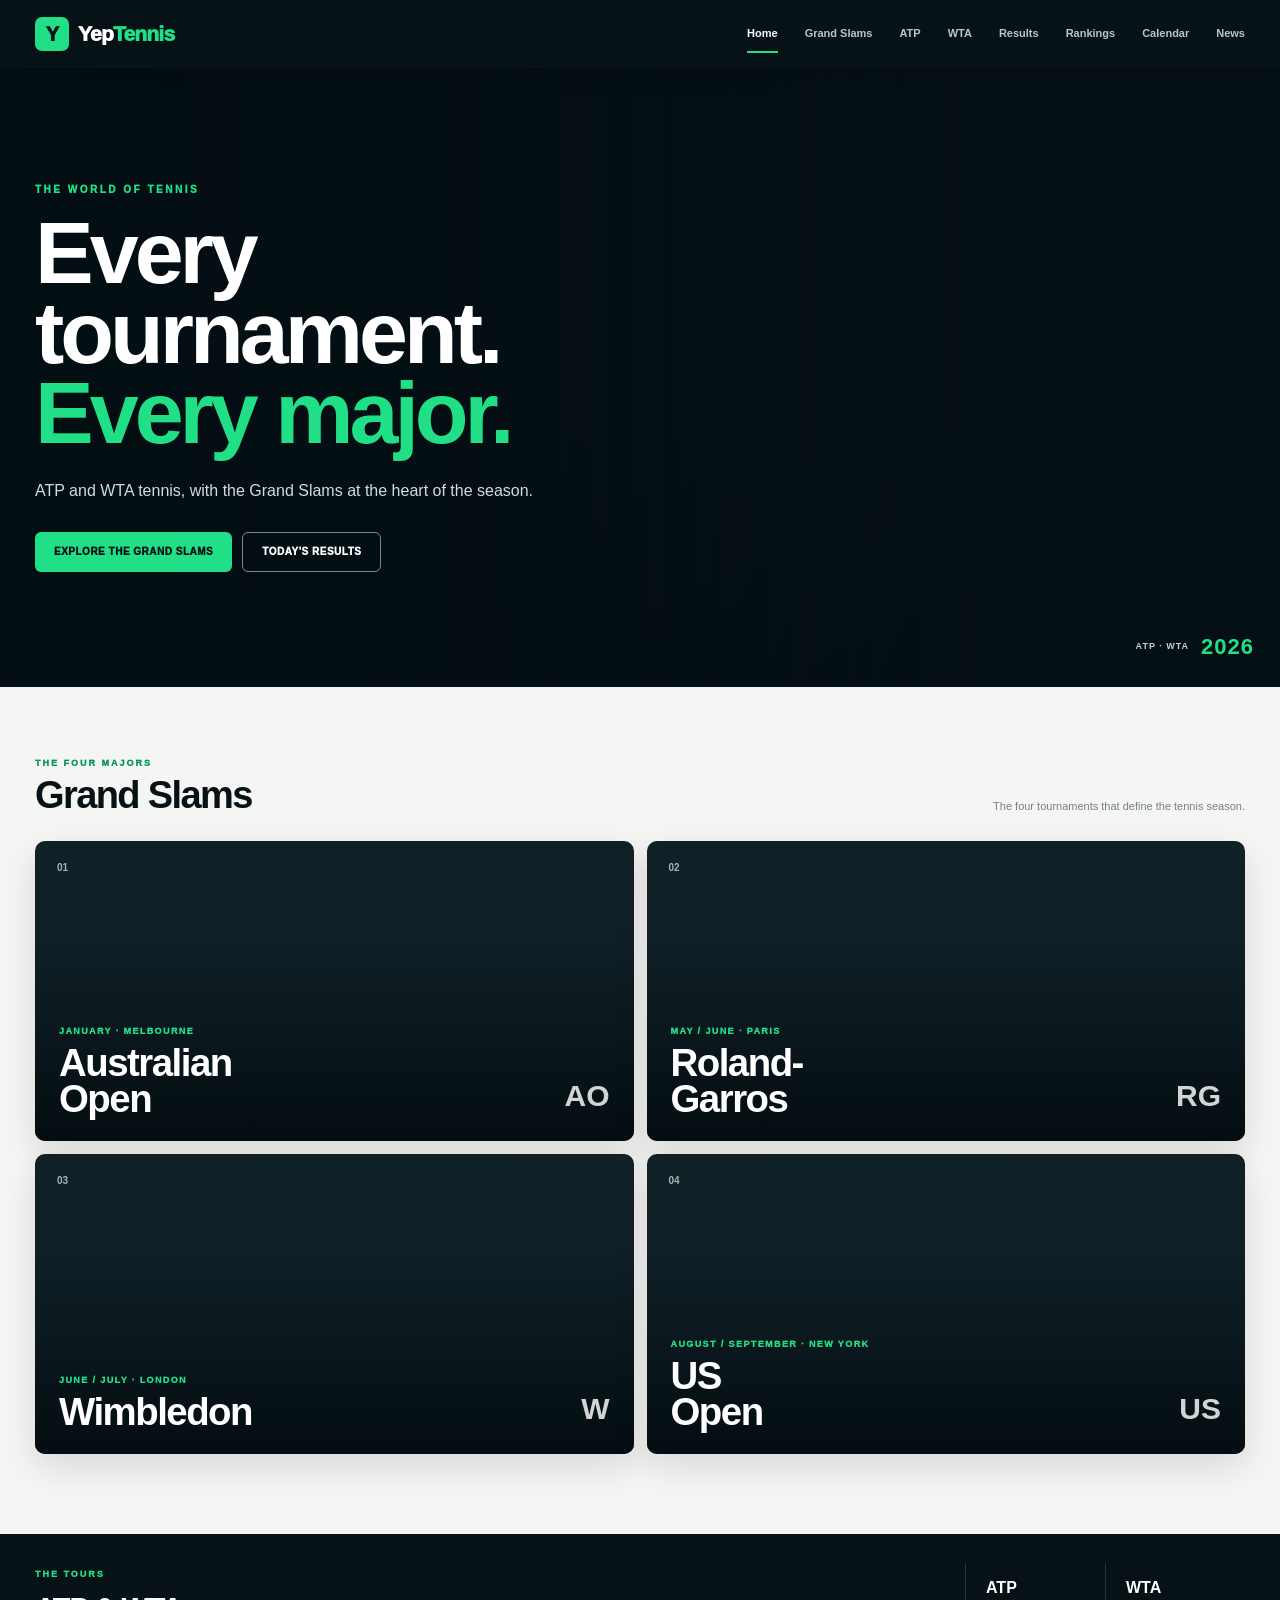
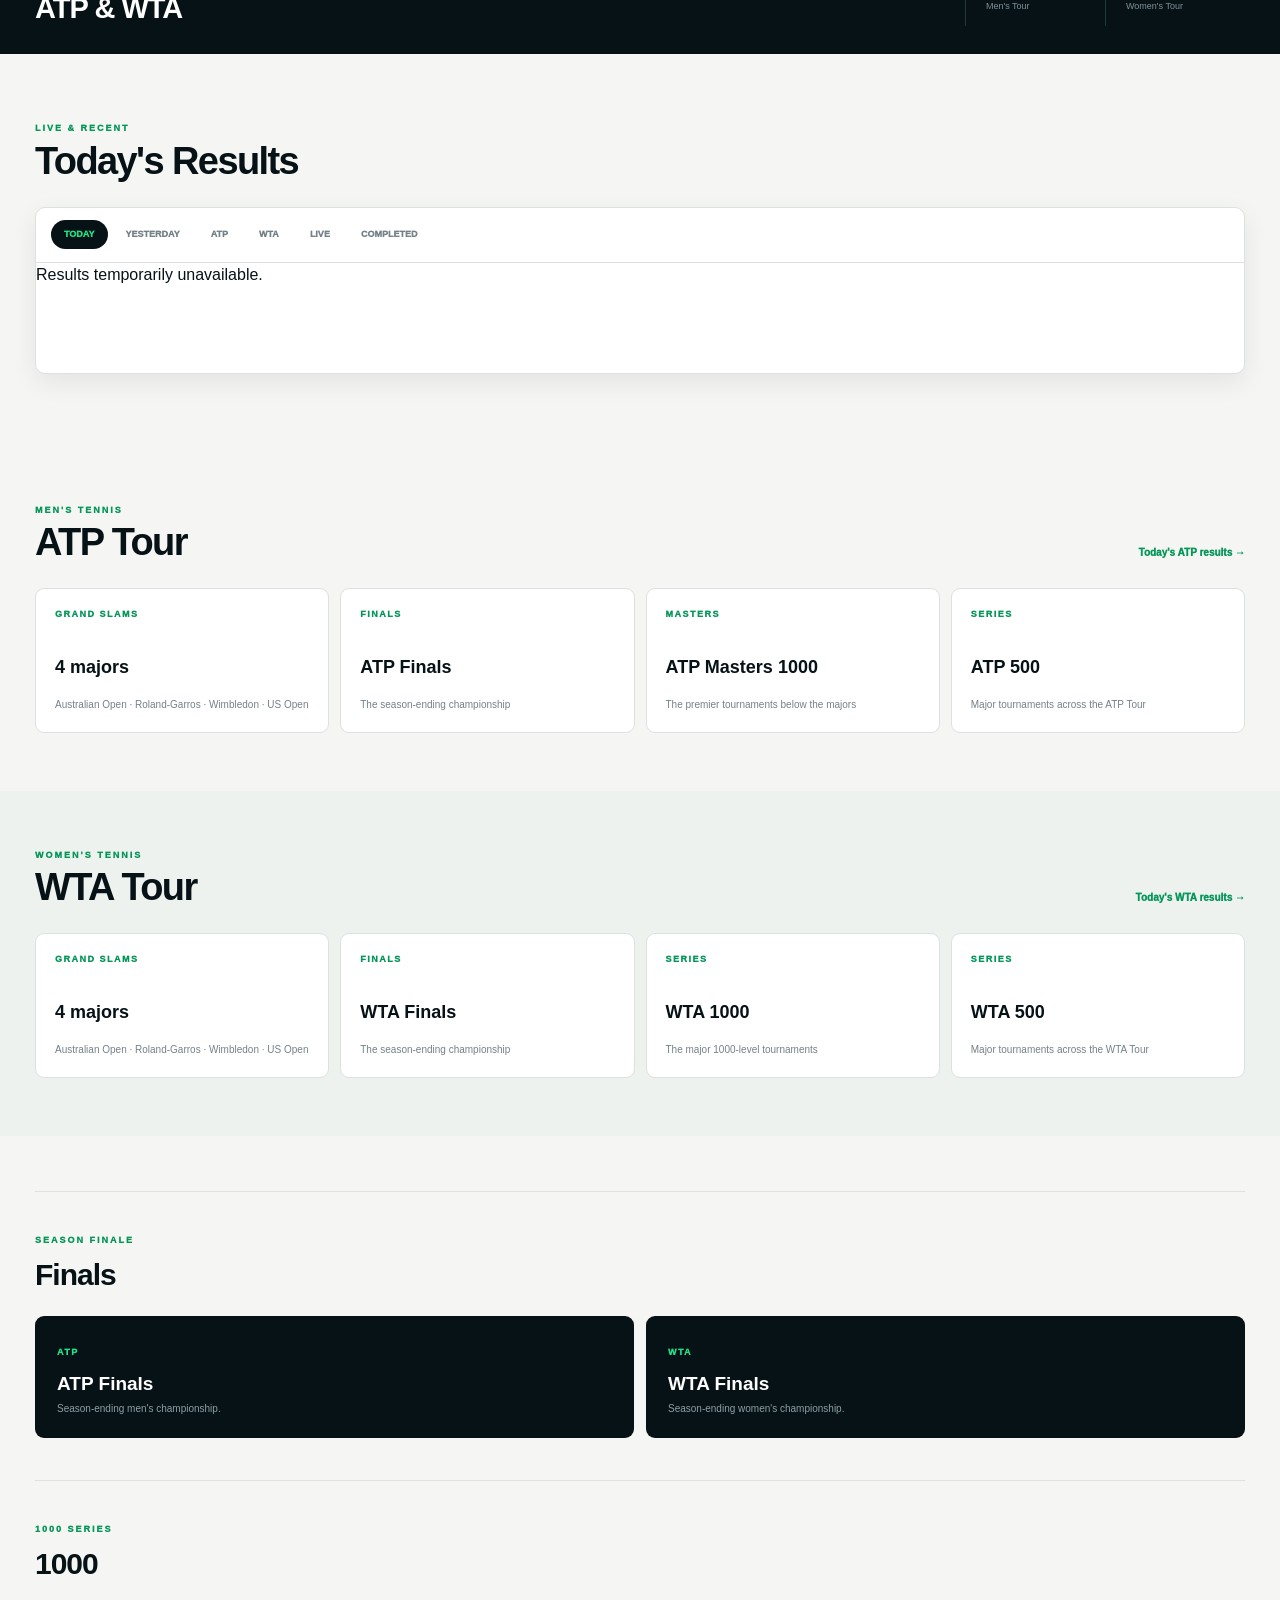
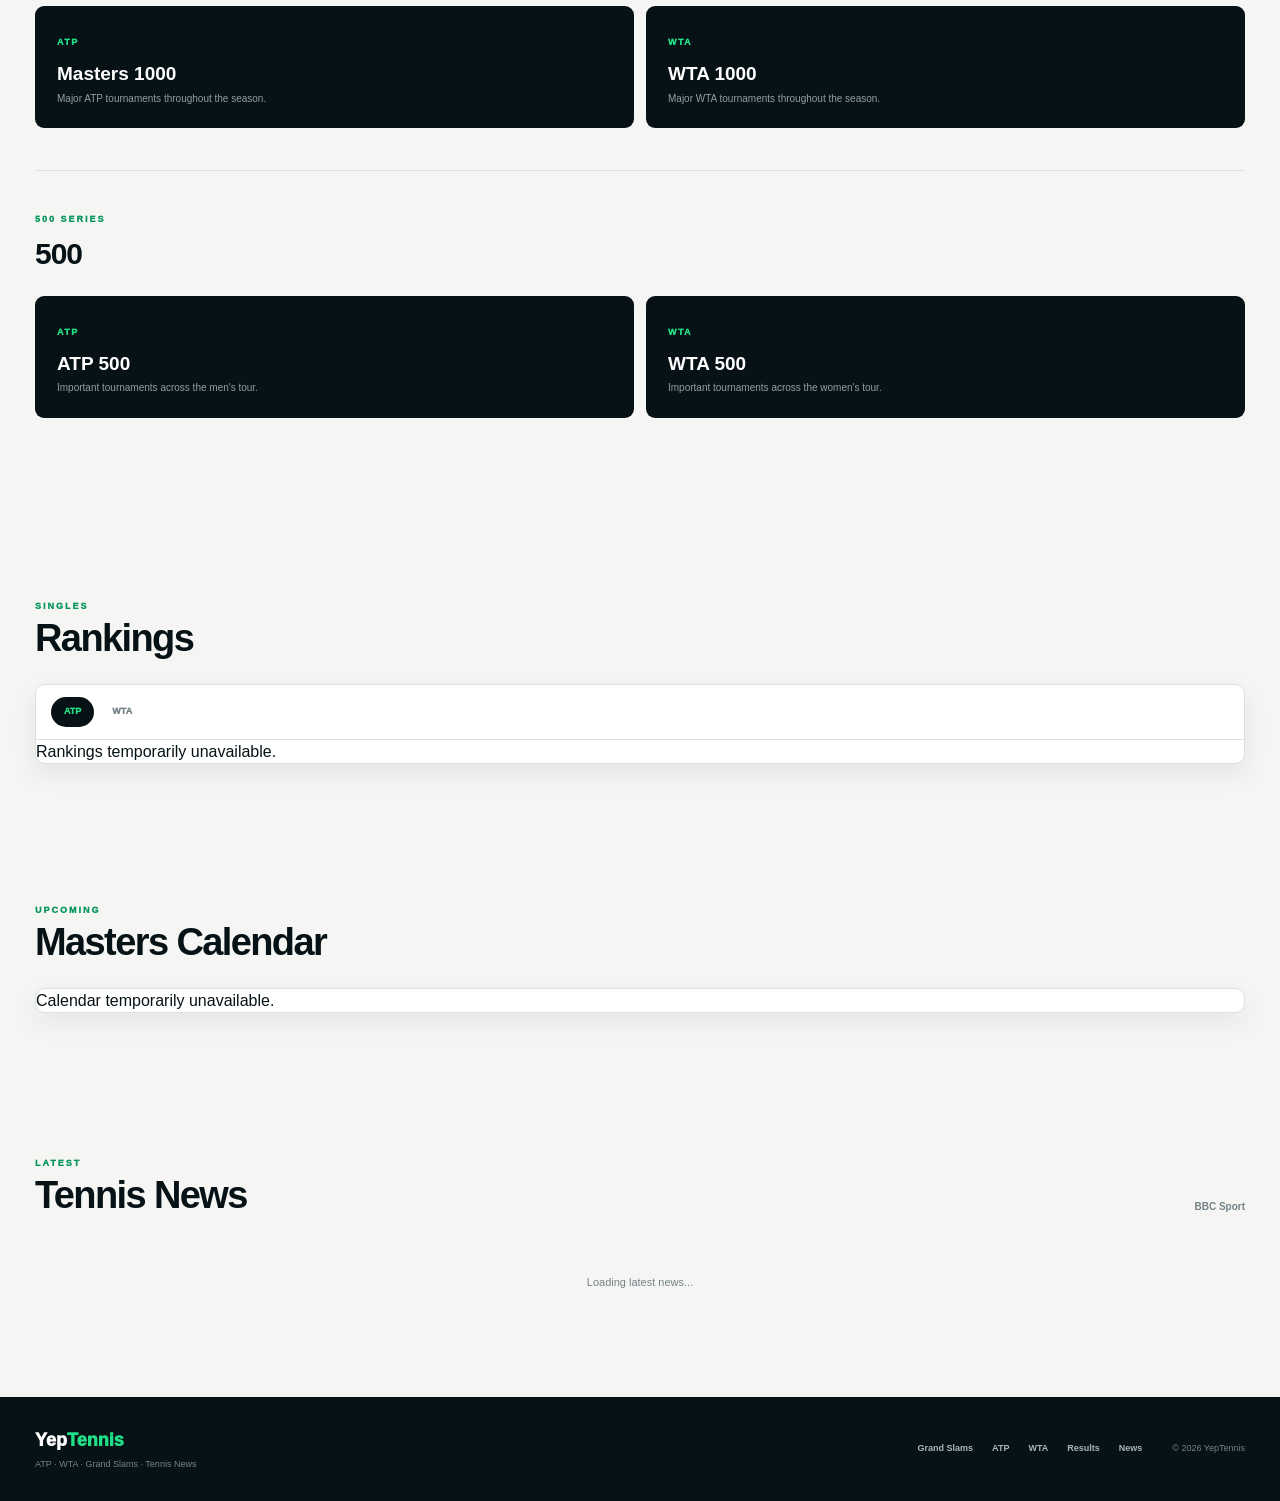
==== public/index.html @ 54463d9e "Add files via upload" ====
<!DOCTYPE html>
<html lang="en">
<head>
  <meta charset="UTF-8">
  <meta name="viewport" content="width=device-width, initial-scale=1.0">
  <title>YepTennis — ATP & WTA</title>
  <meta name="description" content="YepTennis — Grand Slams, ATP, WTA, results and tennis news.">
  <link rel="stylesheet" href="style.css">
</head>

<body>

<header class="site-header">
  <div class="header-inner">
    <a href="#home" class="brand">
      <span class="brand-mark">Y</span>
      <span>Yep<span>Tennis</span></span>
    </a>

    <nav class="desktop-nav">
      <a class="active" href="#home">Home</a>
      <a href="#slams">Grand Slams</a>
      <a href="#atp">ATP</a>
      <a href="#wta">WTA</a>
      <a href="#results">Results</a>
      <a href="#rankings">Rankings</a>
      <a href="#calendar">Calendar</a>
      <a href="#news">News</a>
    </nav>

    <button class="menu" type="button" aria-label="Open menu" aria-expanded="false">☰</button>
  </div>

  <nav class="mobile-nav">
    <a href="#home">Home</a>
    <a href="#slams">Grand Slams</a>
    <a href="#atp">ATP</a>
    <a href="#wta">WTA</a>
    <a href="#results">Results</a>
    <a href="#rankings">Rankings</a>
    <a href="#calendar">Calendar</a>
    <a href="#news">News</a>
  </nav>
</header>

<main id="home">

  <!-- HERO -->
  <section class="hero">
    <div class="hero-photo"></div>
    <div class="hero-overlay"></div>

    <div class="hero-content">
      <div class="hero-kicker">THE WORLD OF TENNIS</div>
      <h1>Every tournament.<br><em>Every major.</em></h1>
      <p>ATP and WTA tennis, with the Grand Slams at the heart of the season.</p>

      <div class="hero-actions">
        <a href="#slams" class="primary-btn">Explore the Grand Slams</a>
        <a href="#results" class="outline-btn">Today's results</a>
      </div>
    </div>

    <div class="hero-season">
      <span>ATP · WTA</span>
      <strong>2026</strong>
    </div>
  </section>


  <!-- GRAND SLAMS FEATURE -->
  <section id="slams" class="section slam-feature">
    <div class="section-intro">
      <div>
        <span class="eyebrow">THE FOUR MAJORS</span>
        <h2>Grand Slams</h2>
      </div>
      <p>The four tournaments that define the tennis season.</p>
    </div>

    <div class="slam-feature-grid">

      <a class="slam-feature-card australian" href="#results">
        <div class="slam-number">01</div>
        <div class="slam-info">
          <span>JANUARY · MELBOURNE</span>
          <h3>Australian<br>Open</h3>
          <b>AO</b>
        </div>
      </a>

      <a class="slam-feature-card roland" href="#results">
        <div class="slam-number">02</div>
        <div class="slam-info">
          <span>MAY / JUNE · PARIS</span>
          <h3>Roland-<br>Garros</h3>
          <b>RG</b>
        </div>
      </a>

      <a class="slam-feature-card wimbledon" href="#results">
        <div class="slam-number">03</div>
        <div class="slam-info">
          <span>JUNE / JULY · LONDON</span>
          <h3>Wimbledon</h3>
          <b>W</b>
        </div>
      </a>

      <a class="slam-feature-card usopen" href="#results">
        <div class="slam-number">04</div>
        <div class="slam-info">
          <span>AUGUST / SEPTEMBER · NEW YORK</span>
          <h3>US<br>Open</h3>
          <b>US</b>
        </div>
      </a>

    </div>
  </section>


  <!-- ATP / WTA -->
  <section class="tour-bar">
    <div class="tour-bar-inner">
      <div class="tour-title">
        <span>THE TOURS</span>
        <h2>ATP &amp; WTA</h2>
      </div>

      <div class="tour-links">
        <a href="#atp"><strong>ATP</strong><small>Men's Tour</small></a>
        <a href="#wta"><strong>WTA</strong><small>Women's Tour</small></a>
      </div>
    </div>
  </section>


  <!-- RESULTS -->
  <section id="results" class="section results-section">
    <div class="section-intro">
      <div>
        <span class="eyebrow">LIVE & RECENT</span>
        <h2>Today's Results</h2>
      </div>
      <span class="api-date"></span>
    </div>

    <div class="results-card">
      <div class="tabs" id="results-tabs">
        <button class="selected" data-date="today" type="button">TODAY</button>
        <button data-date="yesterday" type="button">YESTERDAY</button>
        <button data-filter="atp" type="button">ATP</button>
        <button data-filter="wta" type="button">WTA</button>
        <button data-filter="live" type="button">LIVE</button>
        <button data-filter="completed" type="button">COMPLETED</button>
      </div>

      <div id="results-list">
        <div class="loading">Loading today's results...</div>
      </div>
    </div>
  </section>


  <!-- ATP -->
  <section id="atp" class="section tour-panel">
    <div class="section-intro">
      <div>
        <span class="eyebrow">MEN'S TENNIS</span>
        <h2>ATP Tour</h2>
      </div>
      <a class="text-link" href="#results">Today's ATP results →</a>
    </div>

    <div class="tour-grid">
      <a href="#slams"><span>GRAND SLAMS</span><strong>4 majors</strong><small>Australian Open · Roland-Garros · Wimbledon · US Open</small></a>
      <a href="#finals"><span>FINALS</span><strong>ATP Finals</strong><small>The season-ending championship</small></a>
      <a href="#1000"><span>MASTERS</span><strong>ATP Masters 1000</strong><small>The premier tournaments below the majors</small></a>
      <a href="#500"><span>SERIES</span><strong>ATP 500</strong><small>Major tournaments across the ATP Tour</small></a>
    </div>
  </section>


  <!-- WTA -->
  <section id="wta" class="section tour-panel wta-panel">
    <div class="section-intro">
      <div>
        <span class="eyebrow">WOMEN'S TENNIS</span>
        <h2>WTA Tour</h2>
      </div>
      <a class="text-link" href="#results">Today's WTA results →</a>
    </div>

    <div class="tour-grid">
      <a href="#slams"><span>GRAND SLAMS</span><strong>4 majors</strong><small>Australian Open · Roland-Garros · Wimbledon · US Open</small></a>
      <a href="#finals"><span>FINALS</span><strong>WTA Finals</strong><small>The season-ending championship</small></a>
      <a href="#1000"><span>SERIES</span><strong>WTA 1000</strong><small>The major 1000-level tournaments</small></a>
      <a href="#500"><span>SERIES</span><strong>WTA 500</strong><small>Major tournaments across the WTA Tour</small></a>
    </div>
  </section>


  <!-- OTHER CATEGORIES -->
  <section class="section series-section">
    <div id="finals" class="series-block">
      <div>
        <span class="eyebrow">SEASON FINALE</span>
        <h2>Finals</h2>
      </div>
      <div class="series-cards">
        <article><span>ATP</span><h3>ATP Finals</h3><p>Season-ending men's championship.</p></article>
        <article><span>WTA</span><h3>WTA Finals</h3><p>Season-ending women's championship.</p></article>
      </div>
    </div>

    <div id="1000" class="series-block">
      <div>
        <span class="eyebrow">1000 SERIES</span>
        <h2>1000</h2>
      </div>
      <div class="series-cards">
        <article><span>ATP</span><h3>Masters 1000</h3><p>Major ATP tournaments throughout the season.</p></article>
        <article><span>WTA</span><h3>WTA 1000</h3><p>Major WTA tournaments throughout the season.</p></article>
      </div>
    </div>

    <div id="500" class="series-block">
      <div>
        <span class="eyebrow">500 SERIES</span>
        <h2>500</h2>
      </div>
      <div class="series-cards">
        <article><span>ATP</span><h3>ATP 500</h3><p>Important tournaments across the men's tour.</p></article>
        <article><span>WTA</span><h3>WTA 500</h3><p>Important tournaments across the women's tour.</p></article>
      </div>
    </div>
  </section>


  <!-- RANKINGS -->
  <section id="rankings" class="section results-section">
    <div class="section-intro">
      <div>
        <span class="eyebrow">SINGLES</span>
        <h2>Rankings</h2>
      </div>
    </div>

    <div class="results-card rankings-card">
      <div class="tabs">
        <button class="selected" data-tour="atp" type="button">ATP</button>
        <button data-tour="wta" type="button">WTA</button>
      </div>

      <div id="rankings-list">
        <div class="loading">Loading rankings...</div>
      </div>
    </div>
  </section>


  <!-- CALENDAR -->
  <section id="calendar" class="section results-section">
    <div class="section-intro">
      <div>
        <span class="eyebrow">UPCOMING</span>
        <h2>Masters Calendar</h2>
      </div>
    </div>

    <div class="results-card">
      <div id="calendar-list">
        <div class="loading">Loading calendar...</div>
      </div>
    </div>
  </section>


  <!-- NEWS -->
  <section id="news" class="section news-section">
    <div class="section-intro">
      <div>
        <span class="eyebrow">LATEST</span>
        <h2>Tennis News</h2>
      </div>
      <span class="news-source">BBC Sport</span>
    </div>

    <div class="news-list" id="news-list">
      <div class="loading">Loading latest news...</div>
    </div>
  </section>

</main>


<footer class="site-footer">
  <div class="footer-inner">
    <div>
      <a class="footer-brand" href="#home">Yep<span>Tennis</span></a>
      <p>ATP · WTA · Grand Slams · Tennis News</p>
    </div>

    <div class="footer-nav">
      <a href="#slams">Grand Slams</a>
      <a href="#atp">ATP</a>
      <a href="#wta">WTA</a>
      <a href="#results">Results</a>
      <a href="#news">News</a>
    </div>

    <small>© 2026 YepTennis</small>
  </div>
</footer>

<script src="app.js"></script>
</body>
</html>
---- public/style.css ----
/* =====================================================
   YepTennis — Option 3
   Grand Slam focused / editorial tennis design
   ===================================================== */

:root {
  --ink: #071217;
  --ink-2: #0d2028;
  --green: #20df86;
  --green-dark: #07965a;
  --paper: #f5f6f3;
  --white: #fff;
  --muted: #748187;
  --line: #dbe2e1;
  --red: #c85745;
  --clay: #a95b40;
  --blue: #416a91;
  --radius: 12px;
}

* { box-sizing: border-box; }

html {
  scroll-behavior: smooth;
  scroll-padding-top: 76px;
}

body {
  margin: 0;
  background: var(--paper);
  color: var(--ink);
  font-family: Inter, -apple-system, BlinkMacSystemFont, "Segoe UI", Arial, sans-serif;
  line-height: 1.45;
}

a { color: inherit; text-decoration: none; }
button { font: inherit; }


/* HEADER */

.site-header {
  position: sticky;
  top: 0;
  z-index: 1000;
  background: var(--ink);
  color: white;
  box-shadow: 0 4px 22px rgba(0,0,0,.18);
}

.header-inner {
  max-width: 1260px;
  height: 68px;
  margin: auto;
  padding: 0 25px;
  display: flex;
  align-items: center;
  justify-content: space-between;
}

.brand {
  display: flex;
  align-items: center;
  gap: 9px;
  font-size: 21px;
  font-weight: 950;
  letter-spacing: -.8px;
}

.brand-mark {
  width: 34px;
  height: 34px;
  display: grid;
  place-items: center;
  border-radius: 7px;
  background: var(--green);
  color: var(--ink);
  font-size: 20px;
  font-weight: 950;
}

.brand > span:last-child > span,
.footer-brand span {
  color: var(--green);
}

.desktop-nav {
  display: flex;
  gap: 27px;
}

.desktop-nav a {
  position: relative;
  padding: 25px 0;
  color: #b9c6c9;
  font-size: 11px;
  font-weight: 800;
}

.desktop-nav a:hover,
.desktop-nav a.active {
  color: white;
}

.desktop-nav a.active::after {
  content: "";
  position: absolute;
  left: 0;
  right: 0;
  bottom: 14px;
  height: 2px;
  background: var(--green);
}

.menu {
  display: none;
  border: 0;
  background: transparent;
  color: white;
  font-size: 25px;
  cursor: pointer;
}

.mobile-nav {
  display: none;
}

.mobile-nav.open {
  display: flex;
  flex-direction: column;
  padding: 4px 22px 15px;
  border-top: 1px solid rgba(255,255,255,.08);
}

.mobile-nav a {
  padding: 11px 0;
  border-bottom: 1px solid rgba(255,255,255,.08);
  font-size: 13px;
}


/* HERO */

.hero {
  position: relative;
  min-height: 570px;
  overflow: hidden;
  color: white;
  background: var(--ink);
}

.hero-photo {
  position: absolute;
  inset: 0;
  background:
    url("https://images.unsplash.com/photo-1554068865-24cecd4e34b8?auto=format&fit=crop&w=2200&q=90")
    center 42% / cover no-repeat;
  transform: scale(1.02);
}

.hero-overlay {
  position: absolute;
  inset: 0;
  background:
    linear-gradient(90deg, rgba(3,14,19,.97) 0%, rgba(3,14,19,.86) 39%, rgba(3,14,19,.25) 78%),
    linear-gradient(0deg, rgba(3,14,19,.62), transparent 45%);
}

.hero-content {
  position: relative;
  z-index: 2;
  max-width: 1260px;
  margin: auto;
  padding: 115px 25px;
}

.hero-kicker {
  margin-bottom: 15px;
  color: var(--green);
  font-size: 10px;
  font-weight: 950;
  letter-spacing: 2.5px;
}

.hero h1 {
  margin: 0;
  max-width: 700px;
  font-size: clamp(52px, 7vw, 88px);
  line-height: .91;
  letter-spacing: -4px;
}

.hero h1 em {
  color: var(--green);
  font-style: normal;
}

.hero p {
  max-width: 500px;
  margin: 26px 0 30px;
  color: #d2dcde;
  font-size: 16px;
}

.hero-actions {
  display: flex;
  gap: 10px;
}

.primary-btn,
.outline-btn {
  display: inline-flex;
  align-items: center;
  justify-content: center;
  padding: 12px 19px;
  border-radius: 6px;
  font-size: 10px;
  font-weight: 950;
  text-transform: uppercase;
  letter-spacing: .5px;
}

.primary-btn {
  background: var(--green);
  color: var(--ink);
}

.outline-btn {
  border: 1px solid rgba(255,255,255,.5);
  color: white;
}

.hero-season {
  position: absolute;
  z-index: 3;
  right: 26px;
  bottom: 25px;
  display: flex;
  align-items: center;
  gap: 12px;
  color: #c7d1d3;
  font-size: 9px;
  font-weight: 900;
  letter-spacing: 1px;
}

.hero-season strong {
  color: var(--green);
  font-size: 22px;
}


/* COMMON SECTIONS */

.section {
  max-width: 1260px;
  margin: auto;
  padding: 72px 25px;
}

.section-intro {
  display: flex;
  align-items: end;
  justify-content: space-between;
  gap: 25px;
  margin-bottom: 27px;
}

.eyebrow {
  display: block;
  margin-bottom: 6px;
  color: var(--green-dark);
  font-size: 9px;
  font-weight: 950;
  letter-spacing: 2px;
}

.section-intro h2 {
  margin: 0;
  font-size: 38px;
  line-height: 1;
  letter-spacing: -1.6px;
}

.section-intro > p {
  margin: 0;
  max-width: 300px;
  color: var(--muted);
  font-size: 11px;
}

.text-link {
  color: var(--green-dark);
  font-size: 10px;
  font-weight: 950;
}

.news-source {
  color: var(--muted);
  font-size: 10px;
  font-weight: 800;
}


/* GRAND SLAMS */

.slam-feature {
  padding-top: 70px;
  padding-bottom: 80px;
}

.slam-feature-grid {
  display: grid;
  grid-template-columns: 1fr 1fr;
  gap: 13px;
}

.slam-feature-card {
  position: relative;
  min-height: 300px;
  overflow: hidden;
  display: flex;
  align-items: flex-end;
  padding: 24px;
  border-radius: 10px;
  color: white;
  background: #12232a;
  box-shadow: 0 13px 35px rgba(4,18,23,.12);
  isolation: isolate;
}

.slam-feature-card::before {
  content: "";
  position: absolute;
  z-index: -2;
  inset: 0;
  background-position: center;
  background-size: cover;
  transition: transform .45s ease;
}

.slam-feature-card:hover::before {
  transform: scale(1.06);
}

.slam-feature-card::after {
  content: "";
  position: absolute;
  z-index: -1;
  inset: 0;
  background: linear-gradient(0deg, rgba(3,12,16,.94), rgba(3,12,16,.12) 70%);
}

.australian::before {
  background-image: url("https://images.unsplash.com/photo-1595435934249-5df7ed86e1c0?auto=format&fit=crop&w=1100&q=85");
}

.roland::before {
  background-image: url("https://images.unsplash.com/photo-1560012057-4372e14c5085?auto=format&fit=crop&w=1100&q=85");
}

.wimbledon::before {
  background-image: url("https://images.unsplash.com/photo-1622279457486-62dcc4a431d6?auto=format&fit=crop&w=1100&q=85");
}

.usopen::before {
  background-image: url("https://images.unsplash.com/photo-1554068865-24cecd4e34b8?auto=format&fit=crop&w=1100&q=85");
}

.slam-number {
  position: absolute;
  top: 20px;
  left: 22px;
  color: rgba(255,255,255,.65);
  font-size: 10px;
  font-weight: 900;
}

.slam-info {
  position: relative;
  width: 100%;
}

.slam-info > span {
  display: block;
  margin-bottom: 7px;
  color: var(--green);
  font-size: 9px;
  font-weight: 950;
  letter-spacing: 1.4px;
}

.slam-info h3 {
  margin: 0;
  font-size: clamp(28px, 3vw, 43px);
  line-height: .94;
  letter-spacing: -1.5px;
}

.slam-info b {
  position: absolute;
  right: 0;
  bottom: 0;
  color: rgba(255,255,255,.82);
  font-size: 30px;
}


/* TOUR BAR */

.tour-bar {
  background: var(--ink);
  color: white;
}

.tour-bar-inner {
  max-width: 1260px;
  min-height: 120px;
  margin: auto;
  padding: 22px 25px;
  display: flex;
  align-items: center;
  justify-content: space-between;
}

.tour-title span {
  color: var(--green);
  font-size: 9px;
  font-weight: 950;
  letter-spacing: 2px;
}

.tour-title h2 {
  margin: 3px 0 0;
  font-size: 29px;
  letter-spacing: -1px;
}

.tour-links {
  display: flex;
}

.tour-links a {
  min-width: 140px;
  padding: 13px 20px;
  display: flex;
  flex-direction: column;
  border-left: 1px solid #20373e;
}

.tour-links strong {
  color: white;
  font-size: 16px;
}

.tour-links small {
  color: #7e9399;
  font-size: 9px;
}


/* RESULTS */

.results-section {
  padding-top: 68px;
}

.api-date {
  color: var(--muted);
  font-size: 10px;
}

.results-card {
  overflow: hidden;
  background: white;
  border: 1px solid var(--line);
  border-radius: 10px;
  box-shadow: 0 9px 26px rgba(5,19,24,.07);
}

.tabs {
  min-height: 55px;
  padding: 0 15px;
  display: flex;
  align-items: center;
  gap: 5px;
  border-bottom: 1px solid var(--line);
}

.tabs button {
  padding: 8px 13px;
  border: 0;
  border-radius: 20px;
  background: transparent;
  color: var(--muted);
  cursor: pointer;
  font-size: 9px;
  font-weight: 950;
}

.tabs button:hover {
  background: #eef4f2;
  color: var(--ink);
}

.tabs button.selected {
  background: var(--ink);
  color: var(--green);
}

#results-list {
  min-height: 110px;
}

.match {
  display: grid;
  grid-template-columns: minmax(250px,1fr) 150px 90px;
  align-items: center;
  gap: 20px;
  padding: 15px 20px;
  border-bottom: 1px solid var(--line);
}

.match:last-child {
  border-bottom: 0;
}

.match > div:first-child {
  display: flex;
  flex-direction: column;
  gap: 4px;
}

.match b {
  font-size: 12px;
}

.tournament-name {
  color: var(--muted);
  font-size: 9px;
}

.scores {
  display: flex;
  justify-content: center;
  gap: 25px;
  font-size: 12px;
}

.match-status,
.live-status {
  text-align: right;
  color: var(--muted);
  font-size: 8px;
  font-weight: 950;
  text-transform: uppercase;
}

.live-status {
  color: var(--green-dark);
}

.loading,
.empty-state,
.error-state {
  padding: 34px 20px;
  text-align: center;
  color: var(--muted);
  font-size: 11px;
}


/* ATP / WTA PANELS */

.tour-panel {
  padding-top: 58px;
  padding-bottom: 58px;
}

.wta-panel {
  background: #edf2ef;
  max-width: none;
  padding-left: max(25px, calc((100% - 1210px) / 2));
  padding-right: max(25px, calc((100% - 1210px) / 2));
}

.tour-grid {
  display: grid;
  grid-template-columns: repeat(4,1fr);
  gap: 11px;
}

.tour-grid a {
  min-height: 145px;
  padding: 19px;
  display: flex;
  flex-direction: column;
  justify-content: space-between;
  background: white;
  border: 1px solid var(--line);
  border-radius: 9px;
  transition: transform .2s ease, border-color .2s ease;
}

.tour-grid a:hover {
  transform: translateY(-3px);
  border-color: var(--green);
}

.tour-grid span {
  color: var(--green-dark);
  font-size: 9px;
  font-weight: 950;
  letter-spacing: 1.5px;
}

.tour-grid strong {
  margin-top: 16px;
  font-size: 18px;
}

.tour-grid small {
  color: var(--muted);
  font-size: 10px;
}


/* SERIES */

.series-section {
  padding-top: 55px;
}

.series-block {
  padding: 42px 0;
  border-top: 1px solid var(--line);
}

.series-block > div:first-child {
  margin-bottom: 20px;
}

.series-block h2 {
  margin: 0;
  font-size: 30px;
  letter-spacing: -1px;
}

.series-cards {
  display: grid;
  grid-template-columns: 1fr 1fr;
  gap: 12px;
}

.series-cards article {
  padding: 22px;
  border-radius: 9px;
  background: var(--ink);
  color: white;
}

.series-cards span {
  color: var(--green);
  font-size: 9px;
  font-weight: 950;
  letter-spacing: 1.4px;
}

.series-cards h3 {
  margin: 9px 0 4px;
  font-size: 19px;
}

.series-cards p {
  margin: 0;
  color: #8da0a6;
  font-size: 10px;
}


/* NEWS */

.news-title{
  margin-top:28px;
}

.news-list{
  display:grid;
  gap:10px;
}

.news-list article{
  display:flex;
  align-items:flex-start;
  gap:12px;
  background:#fff;
  padding:8px;
  border-radius:7px;
  border:1px solid var(--line);
  min-height:90px;
}

.news-img{
  width:90px;
  height:90px;
  min-width:90px;
  flex:0 0 90px;
  border-radius:6px;
  background-position:center;
  background-size:cover;
  background-repeat:no-repeat;
}

.news-list article > div:last-child{
  padding:2px 4px 2px 0;
}

.news-list b{
  font-size:13px;
  line-height:1.35;
  display:block;
}

.news-list span{
  font-size:11px;
  color:#7b858c;
  display:block;
  margin-top:7px;
}

/* FOOTER */

.site-footer {
  background: var(--ink);
  color: white;
}

.footer-inner {
  max-width: 1260px;
  margin: auto;
  padding: 30px 25px;
  display: grid;
  grid-template-columns: 1fr auto auto;
  gap: 30px;
  align-items: center;
}

.footer-brand {
  font-size: 18px;
  font-weight: 950;
}

.footer-inner p {
  margin: 4px 0 0;
  color: #71848a;
  font-size: 9px;
}

.footer-nav {
  display: flex;
  gap: 19px;
}

.footer-nav a {
  color: #a7b5b9;
  font-size: 9px;
  font-weight: 800;
}

.footer-inner small {
  color: #71848a;
  font-size: 9px;
}


/* TABLET */

@media (max-width: 1000px) {
  .slam-feature-grid {
    grid-template-columns: 1fr 1fr;
  }

  .tour-grid {
    grid-template-columns: 1fr 1fr;
  }

  .news-list {
    grid-template-columns: 1fr 1fr;
  }
}


/* MOBILE */

@media (max-width: 720px) {
  .header-inner {
    height: 62px;
    padding: 0 17px;
  }

  .desktop-nav { display: none; }
  .menu { display: block; }

  .hero {
    min-height: 510px;
  }

  .hero-content {
    padding: 82px 18px;
  }

  .hero h1 {
    font-size: 52px;
    letter-spacing: -2.5px;
  }

  .hero-actions {
    flex-direction: column;
    align-items: flex-start;
  }

  .hero-season {
    right: 18px;
    bottom: 18px;
  }

  .section {
    padding: 52px 17px;
  }

  .section-intro {
    align-items: flex-start;
    flex-direction: column;
    gap: 8px;
  }

  .section-intro h2 {
    font-size: 31px;
  }

  .slam-feature-grid,
  .tour-grid,
  .series-cards,
  .news-list {
    grid-template-columns: 1fr;
  }

  .slam-feature-card {
    min-height: 245px;
  }

  .tour-bar-inner {
    min-height: 100px;
    padding: 20px 17px;
  }

  .tour-links a {
    min-width: 100px;
    padding: 10px 12px;
  }

  .match {
    grid-template-columns: 1fr auto;
    gap: 8px;
  }

  .scores {
    grid-column: 2;
    grid-row: 1;
  }

  .match-status,
  .live-status {
    grid-column: 1 / -1;
    text-align: left;
  }

  .tabs {
    overflow-x: auto;
    scrollbar-width: none;
  }

  .tabs::-webkit-scrollbar { display: none; }

  .api-date { display: none; }

  .footer-inner {
    grid-template-columns: 1fr;
  }

  .footer-nav {
    flex-wrap: wrap;
  }
}

@media (max-width: 430px) {
  .hero h1 {
    font-size: 43px;
  }

  .hero p {
    font-size: 14px;
  }

  .tour-links a {
    min-width: 85px;
  }
}

/* =========================================================
   RANKINGS
   ========================================================= */

.ranking-item {
  display: grid;
  grid-template-columns: 40px 1fr 70px;
  align-items: center;
  gap: 15px;
  padding: 12px 20px;
  border-bottom: 1px solid var(--line);
  font-size: 13px;
}

.ranking-item:last-child {
  border-bottom: 0;
}

.ranking-rank {
  font-weight: 950;
  color: var(--muted);
}

.ranking-name {
  font-weight: 800;
  color: var(--ink);
}

.ranking-points {
  text-align: right;
  color: var(--muted);
  font-size: 11px;
}

/* =========================================================
   CALENDAR
   ========================================================= */

.calendar-item {
  display: flex;
  justify-content: space-between;
  align-items: center;
  gap: 15px;
  padding: 14px 20px;
  border-bottom: 1px solid var(--line);
}

.calendar-item:last-child {
  border-bottom: 0;
}

.calendar-item b {
  font-size: 13px;
  display: block;
}

.calendar-item span {
  font-size: 11px;
  color: var(--muted);
}

.calendar-item small {
  font-size: 11px;
  font-weight: 800;
  color: var(--ink);
  white-space: nowrap;
}
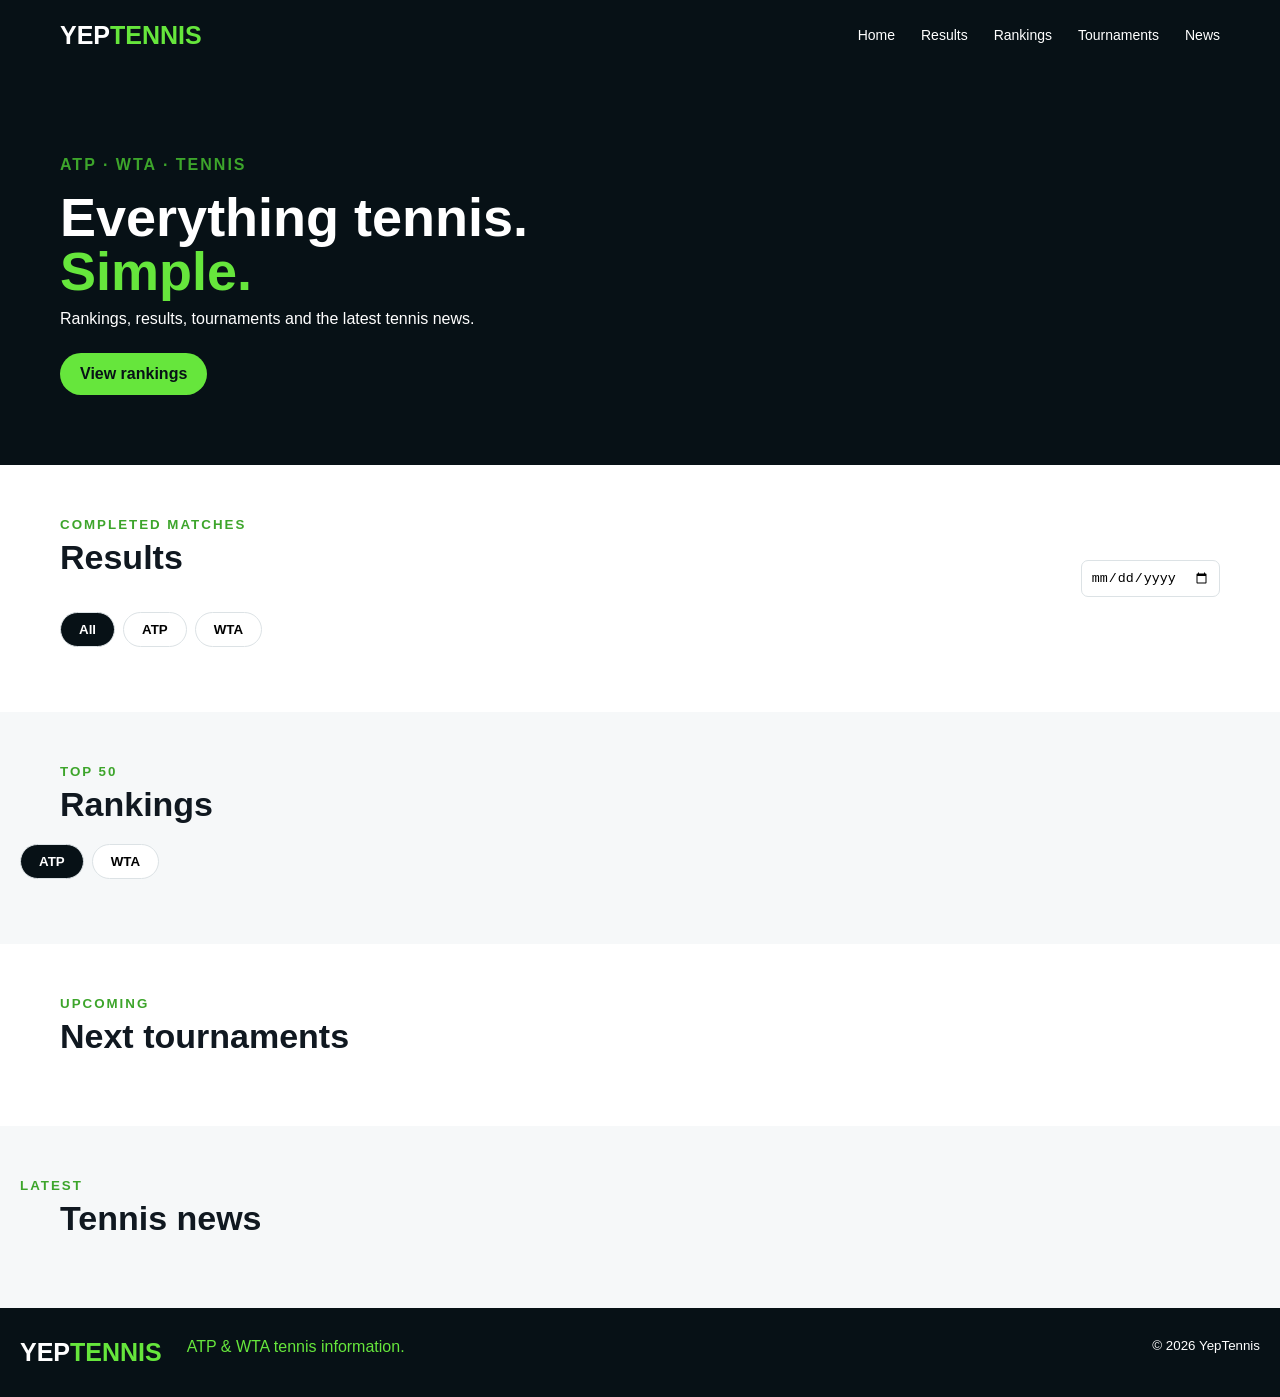
==== commit 56c98aab: "Add files via upload" ====
--- a/public/index.html
+++ b/public/index.html
@@ -1,319 +1 @@
-<!DOCTYPE html>
-<html lang="en">
-<head>
-  <meta charset="UTF-8">
-  <meta name="viewport" content="width=device-width, initial-scale=1.0">
-  <title>YepTennis — ATP & WTA</title>
-  <meta name="description" content="YepTennis — Grand Slams, ATP, WTA, results and tennis news.">
-  <link rel="stylesheet" href="style.css">
-</head>
-
-<body>
-
-<header class="site-header">
-  <div class="header-inner">
-    <a href="#home" class="brand">
-      <span class="brand-mark">Y</span>
-      <span>Yep<span>Tennis</span></span>
-    </a>
-
-    <nav class="desktop-nav">
-      <a class="active" href="#home">Home</a>
-      <a href="#slams">Grand Slams</a>
-      <a href="#atp">ATP</a>
-      <a href="#wta">WTA</a>
-      <a href="#results">Results</a>
-      <a href="#rankings">Rankings</a>
-      <a href="#calendar">Calendar</a>
-      <a href="#news">News</a>
-    </nav>
-
-    <button class="menu" type="button" aria-label="Open menu" aria-expanded="false">☰</button>
-  </div>
-
-  <nav class="mobile-nav">
-    <a href="#home">Home</a>
-    <a href="#slams">Grand Slams</a>
-    <a href="#atp">ATP</a>
-    <a href="#wta">WTA</a>
-    <a href="#results">Results</a>
-    <a href="#rankings">Rankings</a>
-    <a href="#calendar">Calendar</a>
-    <a href="#news">News</a>
-  </nav>
-</header>
-
-<main id="home">
-
-  <!-- HERO -->
-  <section class="hero">
-    <div class="hero-photo"></div>
-    <div class="hero-overlay"></div>
-
-    <div class="hero-content">
-      <div class="hero-kicker">THE WORLD OF TENNIS</div>
-      <h1>Every tournament.<br><em>Every major.</em></h1>
-      <p>ATP and WTA tennis, with the Grand Slams at the heart of the season.</p>
-
-      <div class="hero-actions">
-        <a href="#slams" class="primary-btn">Explore the Grand Slams</a>
-        <a href="#results" class="outline-btn">Today's results</a>
-      </div>
-    </div>
-
-    <div class="hero-season">
-      <span>ATP · WTA</span>
-      <strong>2026</strong>
-    </div>
-  </section>
-
-
-  <!-- GRAND SLAMS FEATURE -->
-  <section id="slams" class="section slam-feature">
-    <div class="section-intro">
-      <div>
-        <span class="eyebrow">THE FOUR MAJORS</span>
-        <h2>Grand Slams</h2>
-      </div>
-      <p>The four tournaments that define the tennis season.</p>
-    </div>
-
-    <div class="slam-feature-grid">
-
-      <a class="slam-feature-card australian" href="#results">
-        <div class="slam-number">01</div>
-        <div class="slam-info">
-          <span>JANUARY · MELBOURNE</span>
-          <h3>Australian<br>Open</h3>
-          <b>AO</b>
-        </div>
-      </a>
-
-      <a class="slam-feature-card roland" href="#results">
-        <div class="slam-number">02</div>
-        <div class="slam-info">
-          <span>MAY / JUNE · PARIS</span>
-          <h3>Roland-<br>Garros</h3>
-          <b>RG</b>
-        </div>
-      </a>
-
-      <a class="slam-feature-card wimbledon" href="#results">
-        <div class="slam-number">03</div>
-        <div class="slam-info">
-          <span>JUNE / JULY · LONDON</span>
-          <h3>Wimbledon</h3>
-          <b>W</b>
-        </div>
-      </a>
-
-      <a class="slam-feature-card usopen" href="#results">
-        <div class="slam-number">04</div>
-        <div class="slam-info">
-          <span>AUGUST / SEPTEMBER · NEW YORK</span>
-          <h3>US<br>Open</h3>
-          <b>US</b>
-        </div>
-      </a>
-
-    </div>
-  </section>
-
-
-  <!-- ATP / WTA -->
-  <section class="tour-bar">
-    <div class="tour-bar-inner">
-      <div class="tour-title">
-        <span>THE TOURS</span>
-        <h2>ATP &amp; WTA</h2>
-      </div>
-
-      <div class="tour-links">
-        <a href="#atp"><strong>ATP</strong><small>Men's Tour</small></a>
-        <a href="#wta"><strong>WTA</strong><small>Women's Tour</small></a>
-      </div>
-    </div>
-  </section>
-
-
-  <!-- RESULTS -->
-  <section id="results" class="section results-section">
-    <div class="section-intro">
-      <div>
-        <span class="eyebrow">LIVE & RECENT</span>
-        <h2>Today's Results</h2>
-      </div>
-      <span class="api-date"></span>
-    </div>
-
-    <div class="results-card">
-      <div class="tabs" id="results-tabs">
-        <button class="selected" data-date="today" type="button">TODAY</button>
-        <button data-date="yesterday" type="button">YESTERDAY</button>
-        <button data-filter="atp" type="button">ATP</button>
-        <button data-filter="wta" type="button">WTA</button>
-        <button data-filter="live" type="button">LIVE</button>
-        <button data-filter="completed" type="button">COMPLETED</button>
-      </div>
-
-      <div id="results-list">
-        <div class="loading">Loading today's results...</div>
-      </div>
-    </div>
-  </section>
-
-
-  <!-- ATP -->
-  <section id="atp" class="section tour-panel">
-    <div class="section-intro">
-      <div>
-        <span class="eyebrow">MEN'S TENNIS</span>
-        <h2>ATP Tour</h2>
-      </div>
-      <a class="text-link" href="#results">Today's ATP results →</a>
-    </div>
-
-    <div class="tour-grid">
-      <a href="#slams"><span>GRAND SLAMS</span><strong>4 majors</strong><small>Australian Open · Roland-Garros · Wimbledon · US Open</small></a>
-      <a href="#finals"><span>FINALS</span><strong>ATP Finals</strong><small>The season-ending championship</small></a>
-      <a href="#1000"><span>MASTERS</span><strong>ATP Masters 1000</strong><small>The premier tournaments below the majors</small></a>
-      <a href="#500"><span>SERIES</span><strong>ATP 500</strong><small>Major tournaments across the ATP Tour</small></a>
-    </div>
-  </section>
-
-
-  <!-- WTA -->
-  <section id="wta" class="section tour-panel wta-panel">
-    <div class="section-intro">
-      <div>
-        <span class="eyebrow">WOMEN'S TENNIS</span>
-        <h2>WTA Tour</h2>
-      </div>
-      <a class="text-link" href="#results">Today's WTA results →</a>
-    </div>
-
-    <div class="tour-grid">
-      <a href="#slams"><span>GRAND SLAMS</span><strong>4 majors</strong><small>Australian Open · Roland-Garros · Wimbledon · US Open</small></a>
-      <a href="#finals"><span>FINALS</span><strong>WTA Finals</strong><small>The season-ending championship</small></a>
-      <a href="#1000"><span>SERIES</span><strong>WTA 1000</strong><small>The major 1000-level tournaments</small></a>
-      <a href="#500"><span>SERIES</span><strong>WTA 500</strong><small>Major tournaments across the WTA Tour</small></a>
-    </div>
-  </section>
-
-
-  <!-- OTHER CATEGORIES -->
-  <section class="section series-section">
-    <div id="finals" class="series-block">
-      <div>
-        <span class="eyebrow">SEASON FINALE</span>
-        <h2>Finals</h2>
-      </div>
-      <div class="series-cards">
-        <article><span>ATP</span><h3>ATP Finals</h3><p>Season-ending men's championship.</p></article>
-        <article><span>WTA</span><h3>WTA Finals</h3><p>Season-ending women's championship.</p></article>
-      </div>
-    </div>
-
-    <div id="1000" class="series-block">
-      <div>
-        <span class="eyebrow">1000 SERIES</span>
-        <h2>1000</h2>
-      </div>
-      <div class="series-cards">
-        <article><span>ATP</span><h3>Masters 1000</h3><p>Major ATP tournaments throughout the season.</p></article>
-        <article><span>WTA</span><h3>WTA 1000</h3><p>Major WTA tournaments throughout the season.</p></article>
-      </div>
-    </div>
-
-    <div id="500" class="series-block">
-      <div>
-        <span class="eyebrow">500 SERIES</span>
-        <h2>500</h2>
-      </div>
-      <div class="series-cards">
-        <article><span>ATP</span><h3>ATP 500</h3><p>Important tournaments across the men's tour.</p></article>
-        <article><span>WTA</span><h3>WTA 500</h3><p>Important tournaments across the women's tour.</p></article>
-      </div>
-    </div>
-  </section>
-
-
-  <!-- RANKINGS -->
-  <section id="rankings" class="section results-section">
-    <div class="section-intro">
-      <div>
-        <span class="eyebrow">SINGLES</span>
-        <h2>Rankings</h2>
-      </div>
-    </div>
-
-    <div class="results-card rankings-card">
-      <div class="tabs">
-        <button class="selected" data-tour="atp" type="button">ATP</button>
-        <button data-tour="wta" type="button">WTA</button>
-      </div>
-
-      <div id="rankings-list">
-        <div class="loading">Loading rankings...</div>
-      </div>
-    </div>
-  </section>
-
-
-  <!-- CALENDAR -->
-  <section id="calendar" class="section results-section">
-    <div class="section-intro">
-      <div>
-        <span class="eyebrow">UPCOMING</span>
-        <h2>Masters Calendar</h2>
-      </div>
-    </div>
-
-    <div class="results-card">
-      <div id="calendar-list">
-        <div class="loading">Loading calendar...</div>
-      </div>
-    </div>
-  </section>
-
-
-  <!-- NEWS -->
-  <section id="news" class="section news-section">
-    <div class="section-intro">
-      <div>
-        <span class="eyebrow">LATEST</span>
-        <h2>Tennis News</h2>
-      </div>
-      <span class="news-source">BBC Sport</span>
-    </div>
-
-    <div class="news-list" id="news-list">
-      <div class="loading">Loading latest news...</div>
-    </div>
-  </section>
-
-</main>
-
-
-<footer class="site-footer">
-  <div class="footer-inner">
-    <div>
-      <a class="footer-brand" href="#home">Yep<span>Tennis</span></a>
-      <p>ATP · WTA · Grand Slams · Tennis News</p>
-    </div>
-
-    <div class="footer-nav">
-      <a href="#slams">Grand Slams</a>
-      <a href="#atp">ATP</a>
-      <a href="#wta">WTA</a>
-      <a href="#results">Results</a>
-      <a href="#news">News</a>
-    </div>
-
-    <small>© 2026 YepTennis</small>
-  </div>
-</footer>
-
-<script src="app.js"></script>
-</body>
-</html>
+<!doctype html><html lang="en"><head><meta charset="UTF-8"><meta name="viewport" content="width=device-width,initial-scale=1"><title>YepTennis — ATP & WTA</title><link rel="stylesheet" href="style.css"></head><body><header><div class="nav"><a class="logo" href="#home">YEP<span>TENNIS</span></a><nav><a href="#home">Home</a><a href="#results">Results</a><a href="#rankings">Rankings</a><a href="#tournaments">Tournaments</a><a href="#news">News</a></nav><button class="menu">☰</button></div></header><main id="home"><section class="hero"><div><p>ATP · WTA · TENNIS</p><h1>Everything tennis.<br><span>Simple.</span></h1><div>Rankings, results, tournaments and the latest tennis news.</div><a href="#rankings">View rankings</a></div></section><section id="results" class="section"><div class="head"><div><small>COMPLETED MATCHES</small><h2>Results</h2></div><input id="date" type="date"></div><div class="tabs"><button class="active" data-rt="all">All</button><button data-rt="atp">ATP</button><button data-rt="wta">WTA</button></div><div id="resultsList"></div></section><section id="rankings" class="section grey"><div><small>TOP 50</small><h2>Rankings</h2></div><div class="tabs"><button class="active" data-tour="atp">ATP</button><button data-tour="wta">WTA</button></div><div id="rankingList"></div></section><section id="tournaments" class="section"><small>UPCOMING</small><h2>Next tournaments</h2><div id="tournamentList"></div></section><section id="news" class="section grey"><small>LATEST</small><h2>Tennis news</h2><div id="newsList"></div></section></main><div id="modal" class="modal hidden"><div class="card"><button id="close">×</button><div id="summary"></div></div></div><footer><b>YEP<span>TENNIS</span></b><span>ATP & WTA tennis information.</span><small>© 2026 YepTennis</small></footer><script src="app.js"></script></body></html>
--- a/public/style.css
+++ b/public/style.css
@@ -1,976 +1 @@
-/* =====================================================
-   YepTennis — Option 3
-   Grand Slam focused / editorial tennis design
-   ===================================================== */
-
-:root {
-  --ink: #071217;
-  --ink-2: #0d2028;
-  --green: #20df86;
-  --green-dark: #07965a;
-  --paper: #f5f6f3;
-  --white: #fff;
-  --muted: #748187;
-  --line: #dbe2e1;
-  --red: #c85745;
-  --clay: #a95b40;
-  --blue: #416a91;
-  --radius: 12px;
-}
-
-* { box-sizing: border-box; }
-
-html {
-  scroll-behavior: smooth;
-  scroll-padding-top: 76px;
-}
-
-body {
-  margin: 0;
-  background: var(--paper);
-  color: var(--ink);
-  font-family: Inter, -apple-system, BlinkMacSystemFont, "Segoe UI", Arial, sans-serif;
-  line-height: 1.45;
-}
-
-a { color: inherit; text-decoration: none; }
-button { font: inherit; }
-
-
-/* HEADER */
-
-.site-header {
-  position: sticky;
-  top: 0;
-  z-index: 1000;
-  background: var(--ink);
-  color: white;
-  box-shadow: 0 4px 22px rgba(0,0,0,.18);
-}
-
-.header-inner {
-  max-width: 1260px;
-  height: 68px;
-  margin: auto;
-  padding: 0 25px;
-  display: flex;
-  align-items: center;
-  justify-content: space-between;
-}
-
-.brand {
-  display: flex;
-  align-items: center;
-  gap: 9px;
-  font-size: 21px;
-  font-weight: 950;
-  letter-spacing: -.8px;
-}
-
-.brand-mark {
-  width: 34px;
-  height: 34px;
-  display: grid;
-  place-items: center;
-  border-radius: 7px;
-  background: var(--green);
-  color: var(--ink);
-  font-size: 20px;
-  font-weight: 950;
-}
-
-.brand > span:last-child > span,
-.footer-brand span {
-  color: var(--green);
-}
-
-.desktop-nav {
-  display: flex;
-  gap: 27px;
-}
-
-.desktop-nav a {
-  position: relative;
-  padding: 25px 0;
-  color: #b9c6c9;
-  font-size: 11px;
-  font-weight: 800;
-}
-
-.desktop-nav a:hover,
-.desktop-nav a.active {
-  color: white;
-}
-
-.desktop-nav a.active::after {
-  content: "";
-  position: absolute;
-  left: 0;
-  right: 0;
-  bottom: 14px;
-  height: 2px;
-  background: var(--green);
-}
-
-.menu {
-  display: none;
-  border: 0;
-  background: transparent;
-  color: white;
-  font-size: 25px;
-  cursor: pointer;
-}
-
-.mobile-nav {
-  display: none;
-}
-
-.mobile-nav.open {
-  display: flex;
-  flex-direction: column;
-  padding: 4px 22px 15px;
-  border-top: 1px solid rgba(255,255,255,.08);
-}
-
-.mobile-nav a {
-  padding: 11px 0;
-  border-bottom: 1px solid rgba(255,255,255,.08);
-  font-size: 13px;
-}
-
-
-/* HERO */
-
-.hero {
-  position: relative;
-  min-height: 570px;
-  overflow: hidden;
-  color: white;
-  background: var(--ink);
-}
-
-.hero-photo {
-  position: absolute;
-  inset: 0;
-  background:
-    url("https://images.unsplash.com/photo-1554068865-24cecd4e34b8?auto=format&fit=crop&w=2200&q=90")
-    center 42% / cover no-repeat;
-  transform: scale(1.02);
-}
-
-.hero-overlay {
-  position: absolute;
-  inset: 0;
-  background:
-    linear-gradient(90deg, rgba(3,14,19,.97) 0%, rgba(3,14,19,.86) 39%, rgba(3,14,19,.25) 78%),
-    linear-gradient(0deg, rgba(3,14,19,.62), transparent 45%);
-}
-
-.hero-content {
-  position: relative;
-  z-index: 2;
-  max-width: 1260px;
-  margin: auto;
-  padding: 115px 25px;
-}
-
-.hero-kicker {
-  margin-bottom: 15px;
-  color: var(--green);
-  font-size: 10px;
-  font-weight: 950;
-  letter-spacing: 2.5px;
-}
-
-.hero h1 {
-  margin: 0;
-  max-width: 700px;
-  font-size: clamp(52px, 7vw, 88px);
-  line-height: .91;
-  letter-spacing: -4px;
-}
-
-.hero h1 em {
-  color: var(--green);
-  font-style: normal;
-}
-
-.hero p {
-  max-width: 500px;
-  margin: 26px 0 30px;
-  color: #d2dcde;
-  font-size: 16px;
-}
-
-.hero-actions {
-  display: flex;
-  gap: 10px;
-}
-
-.primary-btn,
-.outline-btn {
-  display: inline-flex;
-  align-items: center;
-  justify-content: center;
-  padding: 12px 19px;
-  border-radius: 6px;
-  font-size: 10px;
-  font-weight: 950;
-  text-transform: uppercase;
-  letter-spacing: .5px;
-}
-
-.primary-btn {
-  background: var(--green);
-  color: var(--ink);
-}
-
-.outline-btn {
-  border: 1px solid rgba(255,255,255,.5);
-  color: white;
-}
-
-.hero-season {
-  position: absolute;
-  z-index: 3;
-  right: 26px;
-  bottom: 25px;
-  display: flex;
-  align-items: center;
-  gap: 12px;
-  color: #c7d1d3;
-  font-size: 9px;
-  font-weight: 900;
-  letter-spacing: 1px;
-}
-
-.hero-season strong {
-  color: var(--green);
-  font-size: 22px;
-}
-
-
-/* COMMON SECTIONS */
-
-.section {
-  max-width: 1260px;
-  margin: auto;
-  padding: 72px 25px;
-}
-
-.section-intro {
-  display: flex;
-  align-items: end;
-  justify-content: space-between;
-  gap: 25px;
-  margin-bottom: 27px;
-}
-
-.eyebrow {
-  display: block;
-  margin-bottom: 6px;
-  color: var(--green-dark);
-  font-size: 9px;
-  font-weight: 950;
-  letter-spacing: 2px;
-}
-
-.section-intro h2 {
-  margin: 0;
-  font-size: 38px;
-  line-height: 1;
-  letter-spacing: -1.6px;
-}
-
-.section-intro > p {
-  margin: 0;
-  max-width: 300px;
-  color: var(--muted);
-  font-size: 11px;
-}
-
-.text-link {
-  color: var(--green-dark);
-  font-size: 10px;
-  font-weight: 950;
-}
-
-.news-source {
-  color: var(--muted);
-  font-size: 10px;
-  font-weight: 800;
-}
-
-
-/* GRAND SLAMS */
-
-.slam-feature {
-  padding-top: 70px;
-  padding-bottom: 80px;
-}
-
-.slam-feature-grid {
-  display: grid;
-  grid-template-columns: 1fr 1fr;
-  gap: 13px;
-}
-
-.slam-feature-card {
-  position: relative;
-  min-height: 300px;
-  overflow: hidden;
-  display: flex;
-  align-items: flex-end;
-  padding: 24px;
-  border-radius: 10px;
-  color: white;
-  background: #12232a;
-  box-shadow: 0 13px 35px rgba(4,18,23,.12);
-  isolation: isolate;
-}
-
-.slam-feature-card::before {
-  content: "";
-  position: absolute;
-  z-index: -2;
-  inset: 0;
-  background-position: center;
-  background-size: cover;
-  transition: transform .45s ease;
-}
-
-.slam-feature-card:hover::before {
-  transform: scale(1.06);
-}
-
-.slam-feature-card::after {
-  content: "";
-  position: absolute;
-  z-index: -1;
-  inset: 0;
-  background: linear-gradient(0deg, rgba(3,12,16,.94), rgba(3,12,16,.12) 70%);
-}
-
-.australian::before {
-  background-image: url("https://images.unsplash.com/photo-1595435934249-5df7ed86e1c0?auto=format&fit=crop&w=1100&q=85");
-}
-
-.roland::before {
-  background-image: url("https://images.unsplash.com/photo-1560012057-4372e14c5085?auto=format&fit=crop&w=1100&q=85");
-}
-
-.wimbledon::before {
-  background-image: url("https://images.unsplash.com/photo-1622279457486-62dcc4a431d6?auto=format&fit=crop&w=1100&q=85");
-}
-
-.usopen::before {
-  background-image: url("https://images.unsplash.com/photo-1554068865-24cecd4e34b8?auto=format&fit=crop&w=1100&q=85");
-}
-
-.slam-number {
-  position: absolute;
-  top: 20px;
-  left: 22px;
-  color: rgba(255,255,255,.65);
-  font-size: 10px;
-  font-weight: 900;
-}
-
-.slam-info {
-  position: relative;
-  width: 100%;
-}
-
-.slam-info > span {
-  display: block;
-  margin-bottom: 7px;
-  color: var(--green);
-  font-size: 9px;
-  font-weight: 950;
-  letter-spacing: 1.4px;
-}
-
-.slam-info h3 {
-  margin: 0;
-  font-size: clamp(28px, 3vw, 43px);
-  line-height: .94;
-  letter-spacing: -1.5px;
-}
-
-.slam-info b {
-  position: absolute;
-  right: 0;
-  bottom: 0;
-  color: rgba(255,255,255,.82);
-  font-size: 30px;
-}
-
-
-/* TOUR BAR */
-
-.tour-bar {
-  background: var(--ink);
-  color: white;
-}
-
-.tour-bar-inner {
-  max-width: 1260px;
-  min-height: 120px;
-  margin: auto;
-  padding: 22px 25px;
-  display: flex;
-  align-items: center;
-  justify-content: space-between;
-}
-
-.tour-title span {
-  color: var(--green);
-  font-size: 9px;
-  font-weight: 950;
-  letter-spacing: 2px;
-}
-
-.tour-title h2 {
-  margin: 3px 0 0;
-  font-size: 29px;
-  letter-spacing: -1px;
-}
-
-.tour-links {
-  display: flex;
-}
-
-.tour-links a {
-  min-width: 140px;
-  padding: 13px 20px;
-  display: flex;
-  flex-direction: column;
-  border-left: 1px solid #20373e;
-}
-
-.tour-links strong {
-  color: white;
-  font-size: 16px;
-}
-
-.tour-links small {
-  color: #7e9399;
-  font-size: 9px;
-}
-
-
-/* RESULTS */
-
-.results-section {
-  padding-top: 68px;
-}
-
-.api-date {
-  color: var(--muted);
-  font-size: 10px;
-}
-
-.results-card {
-  overflow: hidden;
-  background: white;
-  border: 1px solid var(--line);
-  border-radius: 10px;
-  box-shadow: 0 9px 26px rgba(5,19,24,.07);
-}
-
-.tabs {
-  min-height: 55px;
-  padding: 0 15px;
-  display: flex;
-  align-items: center;
-  gap: 5px;
-  border-bottom: 1px solid var(--line);
-}
-
-.tabs button {
-  padding: 8px 13px;
-  border: 0;
-  border-radius: 20px;
-  background: transparent;
-  color: var(--muted);
-  cursor: pointer;
-  font-size: 9px;
-  font-weight: 950;
-}
-
-.tabs button:hover {
-  background: #eef4f2;
-  color: var(--ink);
-}
-
-.tabs button.selected {
-  background: var(--ink);
-  color: var(--green);
-}
-
-#results-list {
-  min-height: 110px;
-}
-
-.match {
-  display: grid;
-  grid-template-columns: minmax(250px,1fr) 150px 90px;
-  align-items: center;
-  gap: 20px;
-  padding: 15px 20px;
-  border-bottom: 1px solid var(--line);
-}
-
-.match:last-child {
-  border-bottom: 0;
-}
-
-.match > div:first-child {
-  display: flex;
-  flex-direction: column;
-  gap: 4px;
-}
-
-.match b {
-  font-size: 12px;
-}
-
-.tournament-name {
-  color: var(--muted);
-  font-size: 9px;
-}
-
-.scores {
-  display: flex;
-  justify-content: center;
-  gap: 25px;
-  font-size: 12px;
-}
-
-.match-status,
-.live-status {
-  text-align: right;
-  color: var(--muted);
-  font-size: 8px;
-  font-weight: 950;
-  text-transform: uppercase;
-}
-
-.live-status {
-  color: var(--green-dark);
-}
-
-.loading,
-.empty-state,
-.error-state {
-  padding: 34px 20px;
-  text-align: center;
-  color: var(--muted);
-  font-size: 11px;
-}
-
-
-/* ATP / WTA PANELS */
-
-.tour-panel {
-  padding-top: 58px;
-  padding-bottom: 58px;
-}
-
-.wta-panel {
-  background: #edf2ef;
-  max-width: none;
-  padding-left: max(25px, calc((100% - 1210px) / 2));
-  padding-right: max(25px, calc((100% - 1210px) / 2));
-}
-
-.tour-grid {
-  display: grid;
-  grid-template-columns: repeat(4,1fr);
-  gap: 11px;
-}
-
-.tour-grid a {
-  min-height: 145px;
-  padding: 19px;
-  display: flex;
-  flex-direction: column;
-  justify-content: space-between;
-  background: white;
-  border: 1px solid var(--line);
-  border-radius: 9px;
-  transition: transform .2s ease, border-color .2s ease;
-}
-
-.tour-grid a:hover {
-  transform: translateY(-3px);
-  border-color: var(--green);
-}
-
-.tour-grid span {
-  color: var(--green-dark);
-  font-size: 9px;
-  font-weight: 950;
-  letter-spacing: 1.5px;
-}
-
-.tour-grid strong {
-  margin-top: 16px;
-  font-size: 18px;
-}
-
-.tour-grid small {
-  color: var(--muted);
-  font-size: 10px;
-}
-
-
-/* SERIES */
-
-.series-section {
-  padding-top: 55px;
-}
-
-.series-block {
-  padding: 42px 0;
-  border-top: 1px solid var(--line);
-}
-
-.series-block > div:first-child {
-  margin-bottom: 20px;
-}
-
-.series-block h2 {
-  margin: 0;
-  font-size: 30px;
-  letter-spacing: -1px;
-}
-
-.series-cards {
-  display: grid;
-  grid-template-columns: 1fr 1fr;
-  gap: 12px;
-}
-
-.series-cards article {
-  padding: 22px;
-  border-radius: 9px;
-  background: var(--ink);
-  color: white;
-}
-
-.series-cards span {
-  color: var(--green);
-  font-size: 9px;
-  font-weight: 950;
-  letter-spacing: 1.4px;
-}
-
-.series-cards h3 {
-  margin: 9px 0 4px;
-  font-size: 19px;
-}
-
-.series-cards p {
-  margin: 0;
-  color: #8da0a6;
-  font-size: 10px;
-}
-
-
-/* NEWS */
-
-.news-title{
-  margin-top:28px;
-}
-
-.news-list{
-  display:grid;
-  gap:10px;
-}
-
-.news-list article{
-  display:flex;
-  align-items:flex-start;
-  gap:12px;
-  background:#fff;
-  padding:8px;
-  border-radius:7px;
-  border:1px solid var(--line);
-  min-height:90px;
-}
-
-.news-img{
-  width:90px;
-  height:90px;
-  min-width:90px;
-  flex:0 0 90px;
-  border-radius:6px;
-  background-position:center;
-  background-size:cover;
-  background-repeat:no-repeat;
-}
-
-.news-list article > div:last-child{
-  padding:2px 4px 2px 0;
-}
-
-.news-list b{
-  font-size:13px;
-  line-height:1.35;
-  display:block;
-}
-
-.news-list span{
-  font-size:11px;
-  color:#7b858c;
-  display:block;
-  margin-top:7px;
-}
-
-/* FOOTER */
-
-.site-footer {
-  background: var(--ink);
-  color: white;
-}
-
-.footer-inner {
-  max-width: 1260px;
-  margin: auto;
-  padding: 30px 25px;
-  display: grid;
-  grid-template-columns: 1fr auto auto;
-  gap: 30px;
-  align-items: center;
-}
-
-.footer-brand {
-  font-size: 18px;
-  font-weight: 950;
-}
-
-.footer-inner p {
-  margin: 4px 0 0;
-  color: #71848a;
-  font-size: 9px;
-}
-
-.footer-nav {
-  display: flex;
-  gap: 19px;
-}
-
-.footer-nav a {
-  color: #a7b5b9;
-  font-size: 9px;
-  font-weight: 800;
-}
-
-.footer-inner small {
-  color: #71848a;
-  font-size: 9px;
-}
-
-
-/* TABLET */
-
-@media (max-width: 1000px) {
-  .slam-feature-grid {
-    grid-template-columns: 1fr 1fr;
-  }
-
-  .tour-grid {
-    grid-template-columns: 1fr 1fr;
-  }
-
-  .news-list {
-    grid-template-columns: 1fr 1fr;
-  }
-}
-
-
-/* MOBILE */
-
-@media (max-width: 720px) {
-  .header-inner {
-    height: 62px;
-    padding: 0 17px;
-  }
-
-  .desktop-nav { display: none; }
-  .menu { display: block; }
-
-  .hero {
-    min-height: 510px;
-  }
-
-  .hero-content {
-    padding: 82px 18px;
-  }
-
-  .hero h1 {
-    font-size: 52px;
-    letter-spacing: -2.5px;
-  }
-
-  .hero-actions {
-    flex-direction: column;
-    align-items: flex-start;
-  }
-
-  .hero-season {
-    right: 18px;
-    bottom: 18px;
-  }
-
-  .section {
-    padding: 52px 17px;
-  }
-
-  .section-intro {
-    align-items: flex-start;
-    flex-direction: column;
-    gap: 8px;
-  }
-
-  .section-intro h2 {
-    font-size: 31px;
-  }
-
-  .slam-feature-grid,
-  .tour-grid,
-  .series-cards,
-  .news-list {
-    grid-template-columns: 1fr;
-  }
-
-  .slam-feature-card {
-    min-height: 245px;
-  }
-
-  .tour-bar-inner {
-    min-height: 100px;
-    padding: 20px 17px;
-  }
-
-  .tour-links a {
-    min-width: 100px;
-    padding: 10px 12px;
-  }
-
-  .match {
-    grid-template-columns: 1fr auto;
-    gap: 8px;
-  }
-
-  .scores {
-    grid-column: 2;
-    grid-row: 1;
-  }
-
-  .match-status,
-  .live-status {
-    grid-column: 1 / -1;
-    text-align: left;
-  }
-
-  .tabs {
-    overflow-x: auto;
-    scrollbar-width: none;
-  }
-
-  .tabs::-webkit-scrollbar { display: none; }
-
-  .api-date { display: none; }
-
-  .footer-inner {
-    grid-template-columns: 1fr;
-  }
-
-  .footer-nav {
-    flex-wrap: wrap;
-  }
-}
-
-@media (max-width: 430px) {
-  .hero h1 {
-    font-size: 43px;
-  }
-
-  .hero p {
-    font-size: 14px;
-  }
-
-  .tour-links a {
-    min-width: 85px;
-  }
-}
-
-/* =========================================================
-   RANKINGS
-   ========================================================= */
-
-.ranking-item {
-  display: grid;
-  grid-template-columns: 40px 1fr 70px;
-  align-items: center;
-  gap: 15px;
-  padding: 12px 20px;
-  border-bottom: 1px solid var(--line);
-  font-size: 13px;
-}
-
-.ranking-item:last-child {
-  border-bottom: 0;
-}
-
-.ranking-rank {
-  font-weight: 950;
-  color: var(--muted);
-}
-
-.ranking-name {
-  font-weight: 800;
-  color: var(--ink);
-}
-
-.ranking-points {
-  text-align: right;
-  color: var(--muted);
-  font-size: 11px;
-}
-
-/* =========================================================
-   CALENDAR
-   ========================================================= */
-
-.calendar-item {
-  display: flex;
-  justify-content: space-between;
-  align-items: center;
-  gap: 15px;
-  padding: 14px 20px;
-  border-bottom: 1px solid var(--line);
-}
-
-.calendar-item:last-child {
-  border-bottom: 0;
-}
-
-.calendar-item b {
-  font-size: 13px;
-  display: block;
-}
-
-.calendar-item span {
-  font-size: 11px;
-  color: var(--muted);
-}
-
-.calendar-item small {
-  font-size: 11px;
-  font-weight: 800;
-  color: var(--ink);
-  white-space: nowrap;
-}
+*{box-sizing:border-box}body{margin:0;font-family:Arial,sans-serif;color:#101820}a{text-decoration:none;color:inherit}header{background:#071116;color:#fff;position:sticky;top:0;z-index:5}.nav{max-width:1200px;margin:auto;height:70px;padding:0 20px;display:flex;align-items:center}.logo,footer b{font-size:25px;font-weight:900}.logo span,footer span,.hero span{color:#66e63c}nav{margin-left:auto;display:flex;gap:26px}nav a{font-size:14px}.menu{display:none;margin-left:auto}.hero{background:#071116;color:#fff;min-height:360px}.hero>div{max-width:1200px;margin:auto;padding:70px 20px}.hero p,section small{color:#3da52b;font-weight:800;letter-spacing:2px}.hero h1{font-size:54px;line-height:1;margin:12px 0}.hero a{display:inline-block;margin-top:25px;background:#66e63c;color:#071116;padding:12px 20px;border-radius:25px;font-weight:800}.section{max-width:1200px;margin:auto;padding:50px 20px}.grey{max-width:none;background:#f6f8f9}.grey>*{max-width:1160px;margin-left:auto;margin-right:auto}h2{font-size:34px;margin:5px 0 20px}.head{display:flex;justify-content:space-between;align-items:end}.tabs{display:flex;gap:8px;margin:15px 0}.tabs button{border:1px solid #dce2e5;background:#fff;border-radius:20px;padding:9px 18px;font-weight:700}.tabs .active{background:#071116;color:#fff}input{padding:9px;border:1px solid #dce2e5;border-radius:7px}#resultsList{display:grid;gap:9px}.result{background:#fff;border:1px solid #e1e6e9;border-radius:9px;padding:13px;display:grid;grid-template-columns:190px 1fr 90px}.rank{display:grid;grid-template-columns:45px 1fr 80px;gap:5px;align-items:center;background:#fff;border:1px solid #e1e6e9;border-radius:8px;padding:11px;margin:6px 0;cursor:pointer}.rank .pts{text-align:right;font-weight:700}.tournament{display:inline-block;vertical-align:top;width:calc(50% - 8px);margin:4px;border:1px solid #e1e6e9;border-radius:9px;padding:15px;background:#fff}.badge{color:#26751c;font-size:11px;font-weight:800}.news{display:flex;flex-direction:column;gap:9px}.news a{display:flex;gap:12px;background:#fff;padding:10px;border:1px solid #e1e6e9;border-radius:9px}.news img{width:95px;height:70px;object-fit:cover;border-radius:6px}.news h3{margin:0 0 6px;font-size:16px}.news p{margin:0;color:#69757d;font-size:13px}.modal{position:fixed;inset:0;background:#0008;display:flex;align-items:center;justify-content:center;z-index:20}.hidden{display:none}.card{background:#fff;padding:28px;border-radius:14px;width:min(420px,90%);position:relative}.card>button{position:absolute;right:12px;top:8px;border:0;background:none;font-size:28px}footer{background:#071116;color:#fff;padding:30px 20px;display:flex;gap:25px}footer small{margin-left:auto}@media(max-width:700px){nav{display:none}.menu{display:block}.hero h1{font-size:42px}.head{display:block}.result{grid-template-columns:1fr}.tournament{width:100%;margin:4px 0}footer{display:block}footer span,footer small{display:block;margin-top:8px}}
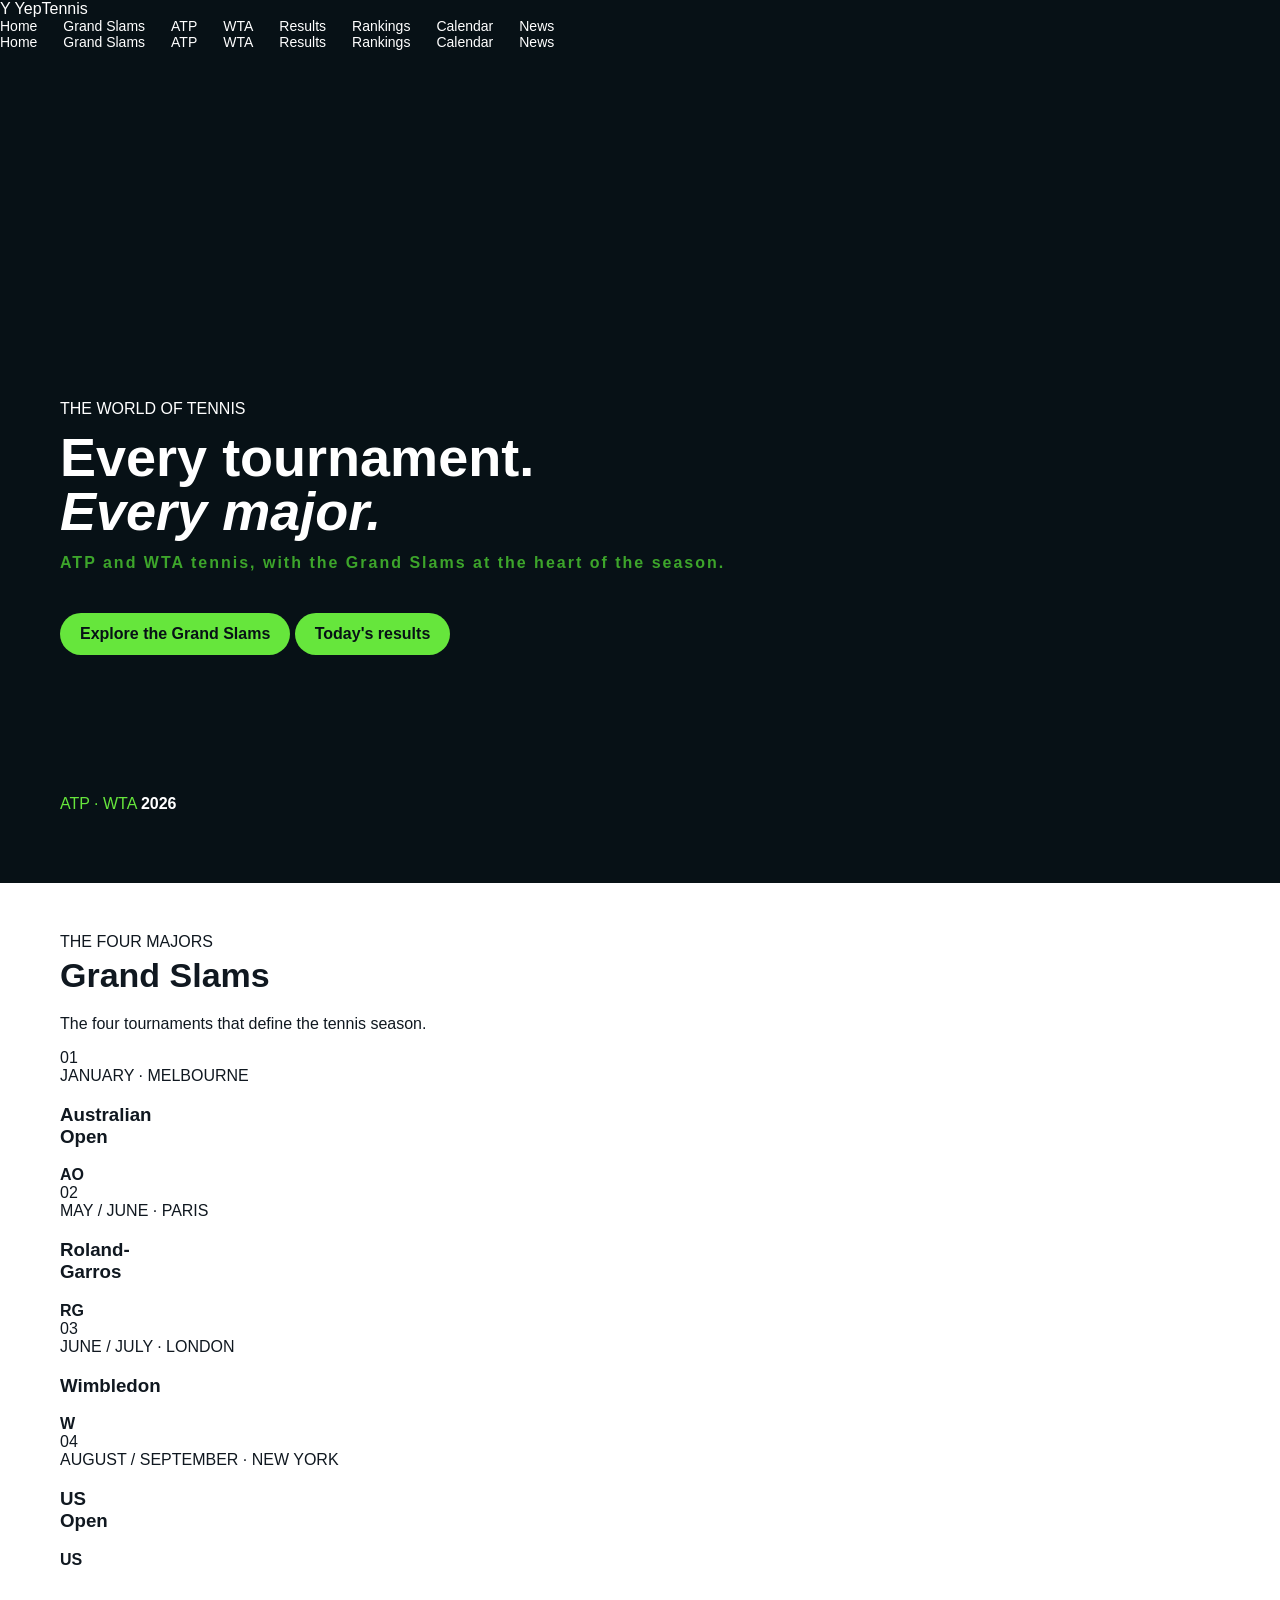
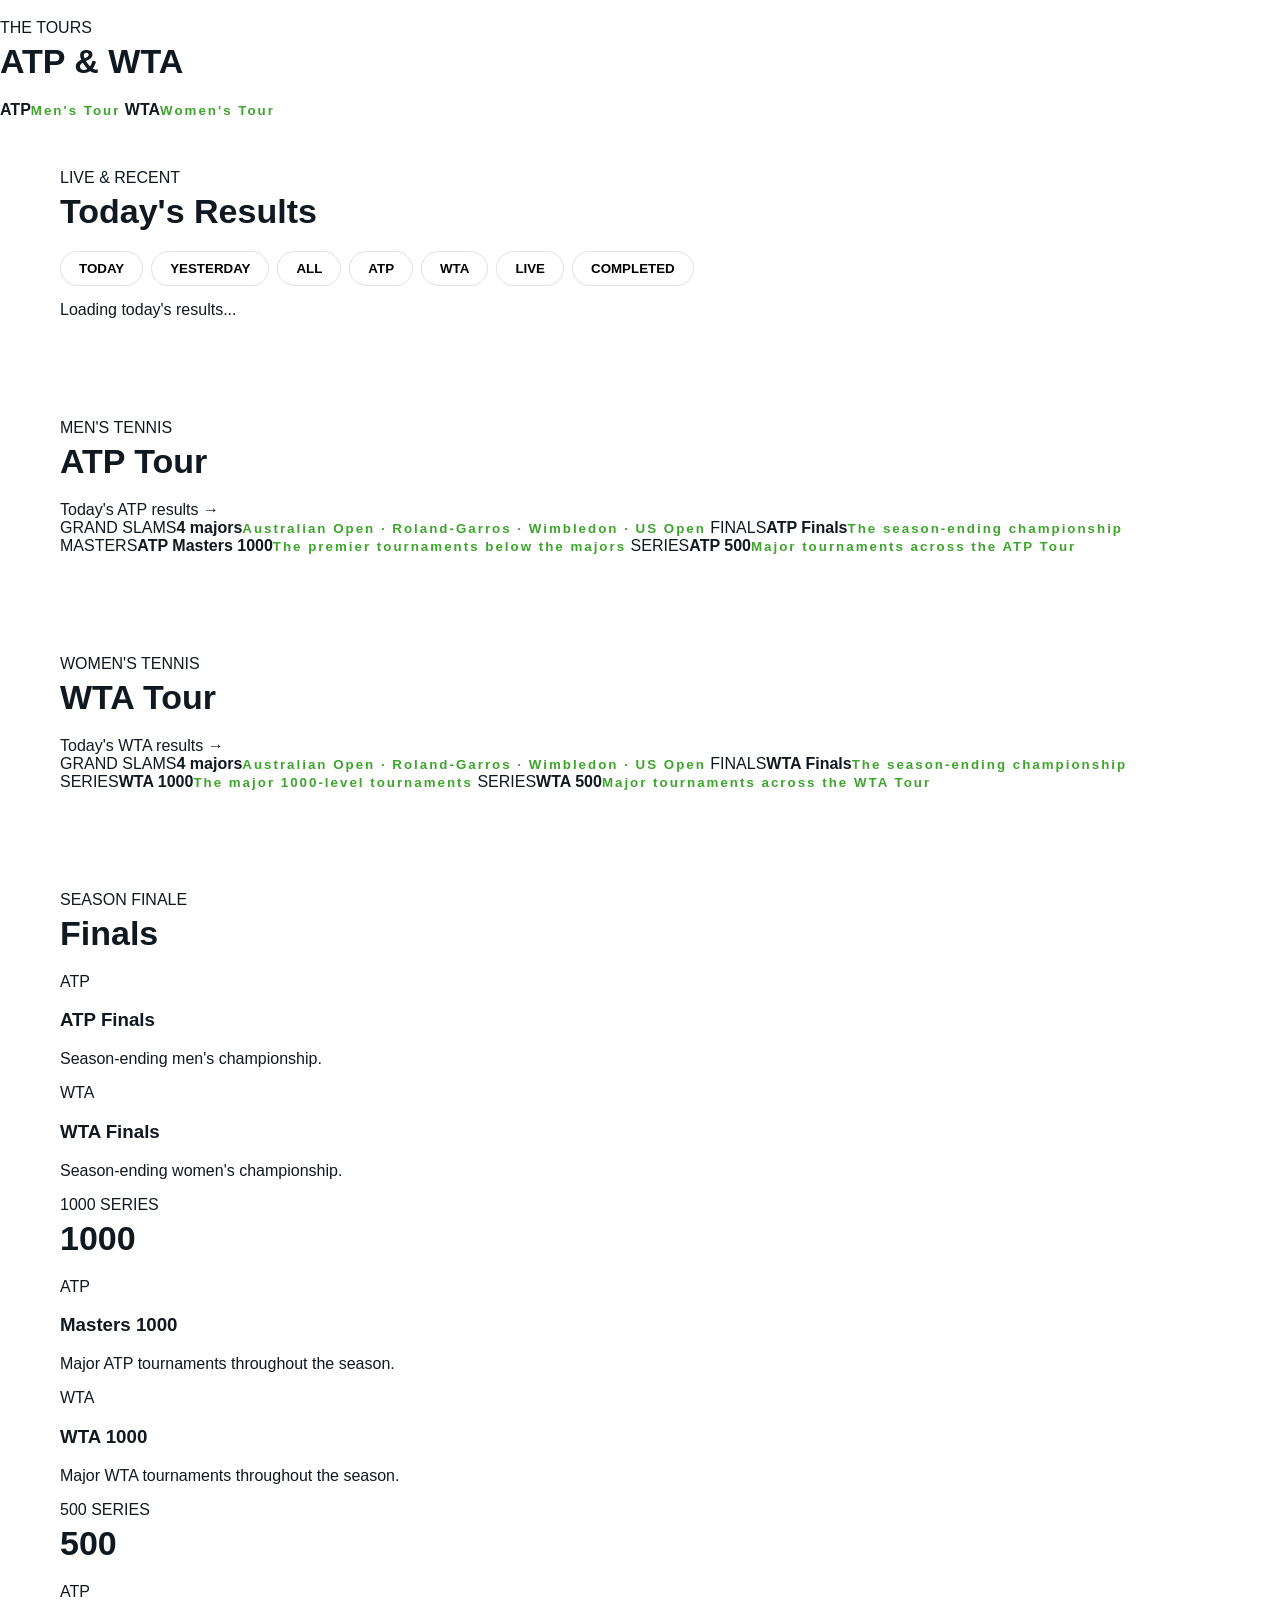
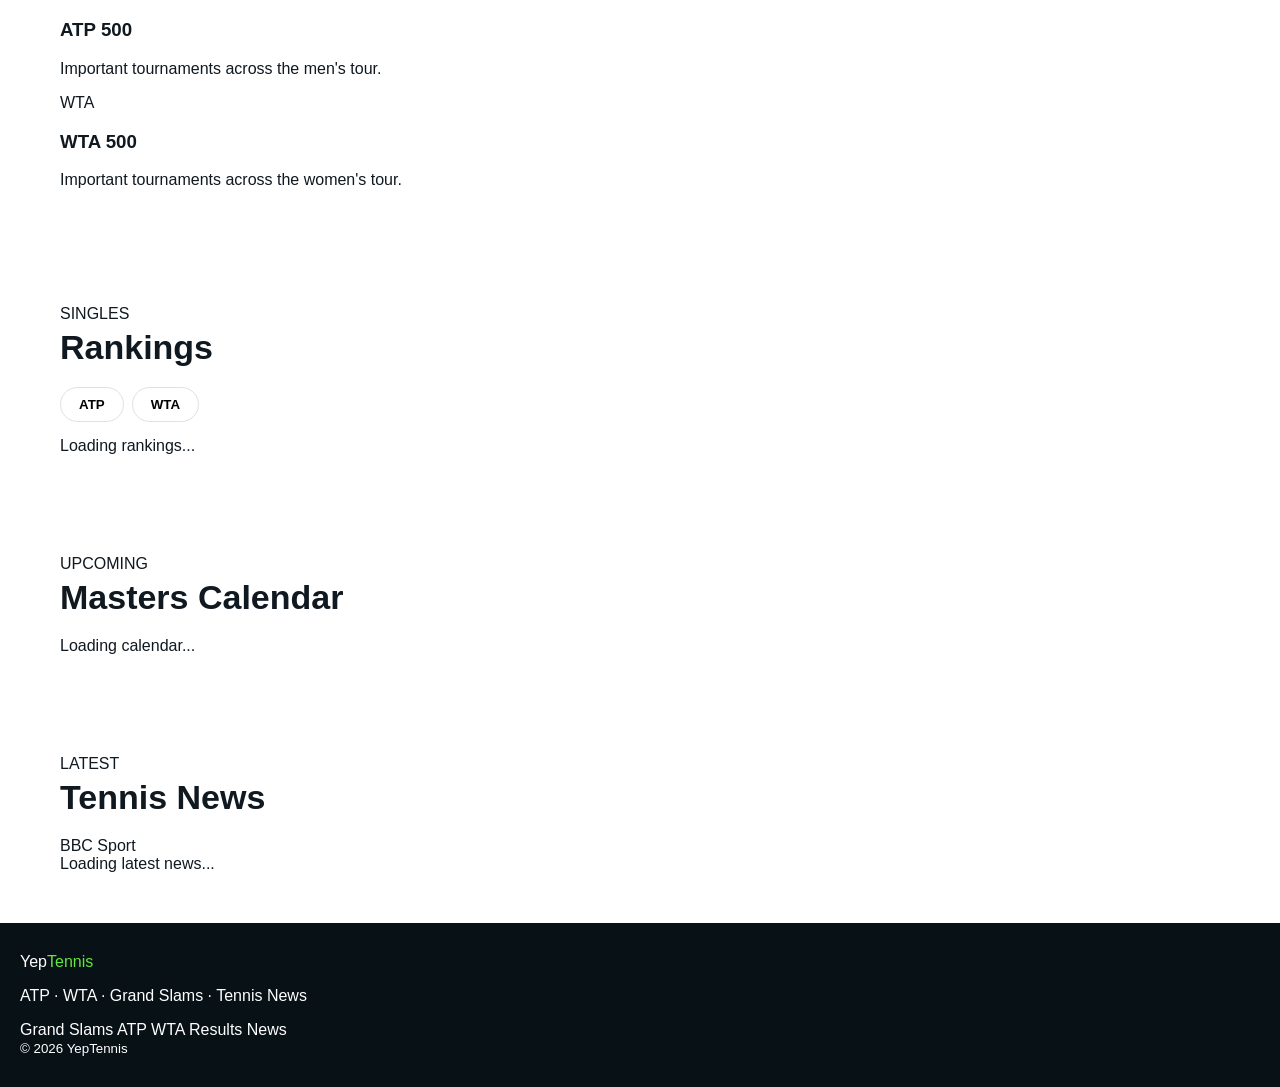
==== commit a5d9c1f1: "Add files via upload" ====
--- a/public/index.html
+++ b/public/index.html
@@ -1 +1,320 @@
-<!doctype html><html lang="en"><head><meta charset="UTF-8"><meta name="viewport" content="width=device-width,initial-scale=1"><title>YepTennis — ATP & WTA</title><link rel="stylesheet" href="style.css"></head><body><header><div class="nav"><a class="logo" href="#home">YEP<span>TENNIS</span></a><nav><a href="#home">Home</a><a href="#results">Results</a><a href="#rankings">Rankings</a><a href="#tournaments">Tournaments</a><a href="#news">News</a></nav><button class="menu">☰</button></div></header><main id="home"><section class="hero"><div><p>ATP · WTA · TENNIS</p><h1>Everything tennis.<br><span>Simple.</span></h1><div>Rankings, results, tournaments and the latest tennis news.</div><a href="#rankings">View rankings</a></div></section><section id="results" class="section"><div class="head"><div><small>COMPLETED MATCHES</small><h2>Results</h2></div><input id="date" type="date"></div><div class="tabs"><button class="active" data-rt="all">All</button><button data-rt="atp">ATP</button><button data-rt="wta">WTA</button></div><div id="resultsList"></div></section><section id="rankings" class="section grey"><div><small>TOP 50</small><h2>Rankings</h2></div><div class="tabs"><button class="active" data-tour="atp">ATP</button><button data-tour="wta">WTA</button></div><div id="rankingList"></div></section><section id="tournaments" class="section"><small>UPCOMING</small><h2>Next tournaments</h2><div id="tournamentList"></div></section><section id="news" class="section grey"><small>LATEST</small><h2>Tennis news</h2><div id="newsList"></div></section></main><div id="modal" class="modal hidden"><div class="card"><button id="close">×</button><div id="summary"></div></div></div><footer><b>YEP<span>TENNIS</span></b><span>ATP & WTA tennis information.</span><small>© 2026 YepTennis</small></footer><script src="app.js"></script></body></html>+<!DOCTYPE html>
+<html lang="en">
+<head>
+  <meta charset="UTF-8">
+  <meta name="viewport" content="width=device-width, initial-scale=1.0">
+  <title>YepTennis — ATP & WTA</title>
+  <meta name="description" content="YepTennis — Grand Slams, ATP, WTA, results and tennis news.">
+  <link rel="stylesheet" href="style.css">
+</head>
+
+<body>
+
+<header class="site-header">
+  <div class="header-inner">
+    <a href="#home" class="brand">
+      <span class="brand-mark">Y</span>
+      <span>Yep<span>Tennis</span></span>
+    </a>
+
+    <nav class="desktop-nav">
+      <a class="active" href="#home">Home</a>
+      <a href="#slams">Grand Slams</a>
+      <a href="#atp">ATP</a>
+      <a href="#wta">WTA</a>
+      <a href="#results">Results</a>
+      <a href="#rankings">Rankings</a>
+      <a href="#calendar">Calendar</a>
+      <a href="#news">News</a>
+    </nav>
+
+    <button class="menu" type="button" aria-label="Open menu" aria-expanded="false">☰</button>
+  </div>
+
+  <nav class="mobile-nav">
+    <a href="#home">Home</a>
+    <a href="#slams">Grand Slams</a>
+    <a href="#atp">ATP</a>
+    <a href="#wta">WTA</a>
+    <a href="#results">Results</a>
+    <a href="#rankings">Rankings</a>
+    <a href="#calendar">Calendar</a>
+    <a href="#news">News</a>
+  </nav>
+</header>
+
+<main id="home">
+
+  <!-- HERO -->
+  <section class="hero">
+    <div class="hero-photo"></div>
+    <div class="hero-overlay"></div>
+
+    <div class="hero-content">
+      <div class="hero-kicker">THE WORLD OF TENNIS</div>
+      <h1>Every tournament.<br><em>Every major.</em></h1>
+      <p>ATP and WTA tennis, with the Grand Slams at the heart of the season.</p>
+
+      <div class="hero-actions">
+        <a href="#slams" class="primary-btn">Explore the Grand Slams</a>
+        <a href="#results" class="outline-btn">Today's results</a>
+      </div>
+    </div>
+
+    <div class="hero-season">
+      <span>ATP · WTA</span>
+      <strong>2026</strong>
+    </div>
+  </section>
+
+
+  <!-- GRAND SLAMS FEATURE -->
+  <section id="slams" class="section slam-feature">
+    <div class="section-intro">
+      <div>
+        <span class="eyebrow">THE FOUR MAJORS</span>
+        <h2>Grand Slams</h2>
+      </div>
+      <p>The four tournaments that define the tennis season.</p>
+    </div>
+
+    <div class="slam-feature-grid">
+
+      <a class="slam-feature-card australian" href="#results">
+        <div class="slam-number">01</div>
+        <div class="slam-info">
+          <span>JANUARY · MELBOURNE</span>
+          <h3>Australian<br>Open</h3>
+          <b>AO</b>
+        </div>
+      </a>
+
+      <a class="slam-feature-card roland" href="#results">
+        <div class="slam-number">02</div>
+        <div class="slam-info">
+          <span>MAY / JUNE · PARIS</span>
+          <h3>Roland-<br>Garros</h3>
+          <b>RG</b>
+        </div>
+      </a>
+
+      <a class="slam-feature-card wimbledon" href="#results">
+        <div class="slam-number">03</div>
+        <div class="slam-info">
+          <span>JUNE / JULY · LONDON</span>
+          <h3>Wimbledon</h3>
+          <b>W</b>
+        </div>
+      </a>
+
+      <a class="slam-feature-card usopen" href="#results">
+        <div class="slam-number">04</div>
+        <div class="slam-info">
+          <span>AUGUST / SEPTEMBER · NEW YORK</span>
+          <h3>US<br>Open</h3>
+          <b>US</b>
+        </div>
+      </a>
+
+    </div>
+  </section>
+
+
+  <!-- ATP / WTA -->
+  <section class="tour-bar">
+    <div class="tour-bar-inner">
+      <div class="tour-title">
+        <span>THE TOURS</span>
+        <h2>ATP &amp; WTA</h2>
+      </div>
+
+      <div class="tour-links">
+        <a href="#atp"><strong>ATP</strong><small>Men's Tour</small></a>
+        <a href="#wta"><strong>WTA</strong><small>Women's Tour</small></a>
+      </div>
+    </div>
+  </section>
+
+
+  <!-- RESULTS -->
+  <section id="results" class="section results-section">
+    <div class="section-intro">
+      <div>
+        <span class="eyebrow">LIVE & RECENT</span>
+        <h2>Today's Results</h2>
+      </div>
+      <span class="api-date"></span>
+    </div>
+
+    <div class="results-card">
+      <div class="tabs" id="results-tabs">
+        <button class="selected" data-date="today" type="button">TODAY</button>
+        <button data-date="yesterday" type="button">YESTERDAY</button>
+        <button data-filter="all" type="button">ALL</button>
+        <button data-filter="atp" type="button">ATP</button>
+        <button data-filter="wta" type="button">WTA</button>
+        <button data-filter="live" type="button">LIVE</button>
+        <button data-filter="completed" type="button">COMPLETED</button>
+      </div>
+
+      <div id="results-list">
+        <div class="loading">Loading today's results...</div>
+      </div>
+    </div>
+  </section>
+
+
+  <!-- ATP -->
+  <section id="atp" class="section tour-panel">
+    <div class="section-intro">
+      <div>
+        <span class="eyebrow">MEN'S TENNIS</span>
+        <h2>ATP Tour</h2>
+      </div>
+      <a class="text-link" href="#results">Today's ATP results →</a>
+    </div>
+
+    <div class="tour-grid">
+      <a href="#slams"><span>GRAND SLAMS</span><strong>4 majors</strong><small>Australian Open · Roland-Garros · Wimbledon · US Open</small></a>
+      <a href="#finals"><span>FINALS</span><strong>ATP Finals</strong><small>The season-ending championship</small></a>
+      <a href="#1000"><span>MASTERS</span><strong>ATP Masters 1000</strong><small>The premier tournaments below the majors</small></a>
+      <a href="#500"><span>SERIES</span><strong>ATP 500</strong><small>Major tournaments across the ATP Tour</small></a>
+    </div>
+  </section>
+
+
+  <!-- WTA -->
+  <section id="wta" class="section tour-panel wta-panel">
+    <div class="section-intro">
+      <div>
+        <span class="eyebrow">WOMEN'S TENNIS</span>
+        <h2>WTA Tour</h2>
+      </div>
+      <a class="text-link" href="#results">Today's WTA results →</a>
+    </div>
+
+    <div class="tour-grid">
+      <a href="#slams"><span>GRAND SLAMS</span><strong>4 majors</strong><small>Australian Open · Roland-Garros · Wimbledon · US Open</small></a>
+      <a href="#finals"><span>FINALS</span><strong>WTA Finals</strong><small>The season-ending championship</small></a>
+      <a href="#1000"><span>SERIES</span><strong>WTA 1000</strong><small>The major 1000-level tournaments</small></a>
+      <a href="#500"><span>SERIES</span><strong>WTA 500</strong><small>Major tournaments across the WTA Tour</small></a>
+    </div>
+  </section>
+
+
+  <!-- OTHER CATEGORIES -->
+  <section class="section series-section">
+    <div id="finals" class="series-block">
+      <div>
+        <span class="eyebrow">SEASON FINALE</span>
+        <h2>Finals</h2>
+      </div>
+      <div class="series-cards">
+        <article><span>ATP</span><h3>ATP Finals</h3><p>Season-ending men's championship.</p></article>
+        <article><span>WTA</span><h3>WTA Finals</h3><p>Season-ending women's championship.</p></article>
+      </div>
+    </div>
+
+    <div id="1000" class="series-block">
+      <div>
+        <span class="eyebrow">1000 SERIES</span>
+        <h2>1000</h2>
+      </div>
+      <div class="series-cards">
+        <article><span>ATP</span><h3>Masters 1000</h3><p>Major ATP tournaments throughout the season.</p></article>
+        <article><span>WTA</span><h3>WTA 1000</h3><p>Major WTA tournaments throughout the season.</p></article>
+      </div>
+    </div>
+
+    <div id="500" class="series-block">
+      <div>
+        <span class="eyebrow">500 SERIES</span>
+        <h2>500</h2>
+      </div>
+      <div class="series-cards">
+        <article><span>ATP</span><h3>ATP 500</h3><p>Important tournaments across the men's tour.</p></article>
+        <article><span>WTA</span><h3>WTA 500</h3><p>Important tournaments across the women's tour.</p></article>
+      </div>
+    </div>
+  </section>
+
+
+  <!-- RANKINGS -->
+  <section id="rankings" class="section results-section">
+    <div class="section-intro">
+      <div>
+        <span class="eyebrow">SINGLES</span>
+        <h2>Rankings</h2>
+      </div>
+    </div>
+
+    <div class="results-card rankings-card">
+      <div class="tabs">
+        <button class="selected" data-tour="atp" type="button">ATP</button>
+        <button data-tour="wta" type="button">WTA</button>
+      </div>
+
+      <div id="rankings-list">
+        <div class="loading">Loading rankings...</div>
+      </div>
+    </div>
+  </section>
+
+
+  <!-- CALENDAR -->
+  <section id="calendar" class="section results-section">
+    <div class="section-intro">
+      <div>
+        <span class="eyebrow">UPCOMING</span>
+        <h2>Masters Calendar</h2>
+      </div>
+    </div>
+
+    <div class="results-card">
+      <div id="calendar-list">
+        <div class="loading">Loading calendar...</div>
+      </div>
+    </div>
+  </section>
+
+
+  <!-- NEWS -->
+  <section id="news" class="section news-section">
+    <div class="section-intro">
+      <div>
+        <span class="eyebrow">LATEST</span>
+        <h2>Tennis News</h2>
+      </div>
+      <span class="news-source">BBC Sport</span>
+    </div>
+
+    <div class="news-list" id="news-list">
+      <div class="loading">Loading latest news...</div>
+    </div>
+  </section>
+
+</main>
+
+
+<footer class="site-footer">
+  <div class="footer-inner">
+    <div>
+      <a class="footer-brand" href="#home">Yep<span>Tennis</span></a>
+      <p>ATP · WTA · Grand Slams · Tennis News</p>
+    </div>
+
+    <div class="footer-nav">
+      <a href="#slams">Grand Slams</a>
+      <a href="#atp">ATP</a>
+      <a href="#wta">WTA</a>
+      <a href="#results">Results</a>
+      <a href="#news">News</a>
+    </div>
+
+    <small>© 2026 YepTennis</small>
+  </div>
+</footer>
+
+<script src="app.js"></script>
+</body>
+</html>
--- a/public/style.css
+++ b/public/style.css
@@ -1 +1,13 @@
 *{box-sizing:border-box}body{margin:0;font-family:Arial,sans-serif;color:#101820}a{text-decoration:none;color:inherit}header{background:#071116;color:#fff;position:sticky;top:0;z-index:5}.nav{max-width:1200px;margin:auto;height:70px;padding:0 20px;display:flex;align-items:center}.logo,footer b{font-size:25px;font-weight:900}.logo span,footer span,.hero span{color:#66e63c}nav{margin-left:auto;display:flex;gap:26px}nav a{font-size:14px}.menu{display:none;margin-left:auto}.hero{background:#071116;color:#fff;min-height:360px}.hero>div{max-width:1200px;margin:auto;padding:70px 20px}.hero p,section small{color:#3da52b;font-weight:800;letter-spacing:2px}.hero h1{font-size:54px;line-height:1;margin:12px 0}.hero a{display:inline-block;margin-top:25px;background:#66e63c;color:#071116;padding:12px 20px;border-radius:25px;font-weight:800}.section{max-width:1200px;margin:auto;padding:50px 20px}.grey{max-width:none;background:#f6f8f9}.grey>*{max-width:1160px;margin-left:auto;margin-right:auto}h2{font-size:34px;margin:5px 0 20px}.head{display:flex;justify-content:space-between;align-items:end}.tabs{display:flex;gap:8px;margin:15px 0}.tabs button{border:1px solid #dce2e5;background:#fff;border-radius:20px;padding:9px 18px;font-weight:700}.tabs .active{background:#071116;color:#fff}input{padding:9px;border:1px solid #dce2e5;border-radius:7px}#resultsList{display:grid;gap:9px}.result{background:#fff;border:1px solid #e1e6e9;border-radius:9px;padding:13px;display:grid;grid-template-columns:190px 1fr 90px}.rank{display:grid;grid-template-columns:45px 1fr 80px;gap:5px;align-items:center;background:#fff;border:1px solid #e1e6e9;border-radius:8px;padding:11px;margin:6px 0;cursor:pointer}.rank .pts{text-align:right;font-weight:700}.tournament{display:inline-block;vertical-align:top;width:calc(50% - 8px);margin:4px;border:1px solid #e1e6e9;border-radius:9px;padding:15px;background:#fff}.badge{color:#26751c;font-size:11px;font-weight:800}.news{display:flex;flex-direction:column;gap:9px}.news a{display:flex;gap:12px;background:#fff;padding:10px;border:1px solid #e1e6e9;border-radius:9px}.news img{width:95px;height:70px;object-fit:cover;border-radius:6px}.news h3{margin:0 0 6px;font-size:16px}.news p{margin:0;color:#69757d;font-size:13px}.modal{position:fixed;inset:0;background:#0008;display:flex;align-items:center;justify-content:center;z-index:20}.hidden{display:none}.card{background:#fff;padding:28px;border-radius:14px;width:min(420px,90%);position:relative}.card>button{position:absolute;right:12px;top:8px;border:0;background:none;font-size:28px}footer{background:#071116;color:#fff;padding:30px 20px;display:flex;gap:25px}footer small{margin-left:auto}@media(max-width:700px){nav{display:none}.menu{display:block}.hero h1{font-size:42px}.head{display:block}.result{grid-template-columns:1fr}.tournament{width:100%;margin:4px 0}footer{display:block}footer span,footer small{display:block;margin-top:8px}}
+
+.container-fix{max-width:1152px;margin:0 auto}
+.section.grey .section-head,
+.section.grey .tour-tabs,
+.section.grey .ranking-list{width:100%;max-width:1152px;margin-left:auto;margin-right:auto}
+.empty{padding:25px;background:#fff;border:1px solid var(--line);border-radius:10px;color:var(--muted)}
+.result-group{margin-bottom:18px}
+.group-title{display:flex;justify-content:space-between;align-items:center;background:#071116;color:#fff;padding:12px 16px;border-radius:9px 9px 0 0}
+.group-title span{font-size:12px;color:#b8c4c8}
+.result-group .result-card{border-radius:0;border-top:0}
+.news-image{width:105px;height:80px;flex:0 0 105px;background:linear-gradient(135deg,#dfe7ea,#b9c8ce);border-radius:7px}
+@media(max-width:760px){.group-title{display:block}.group-title span{display:block;margin-top:4px}}
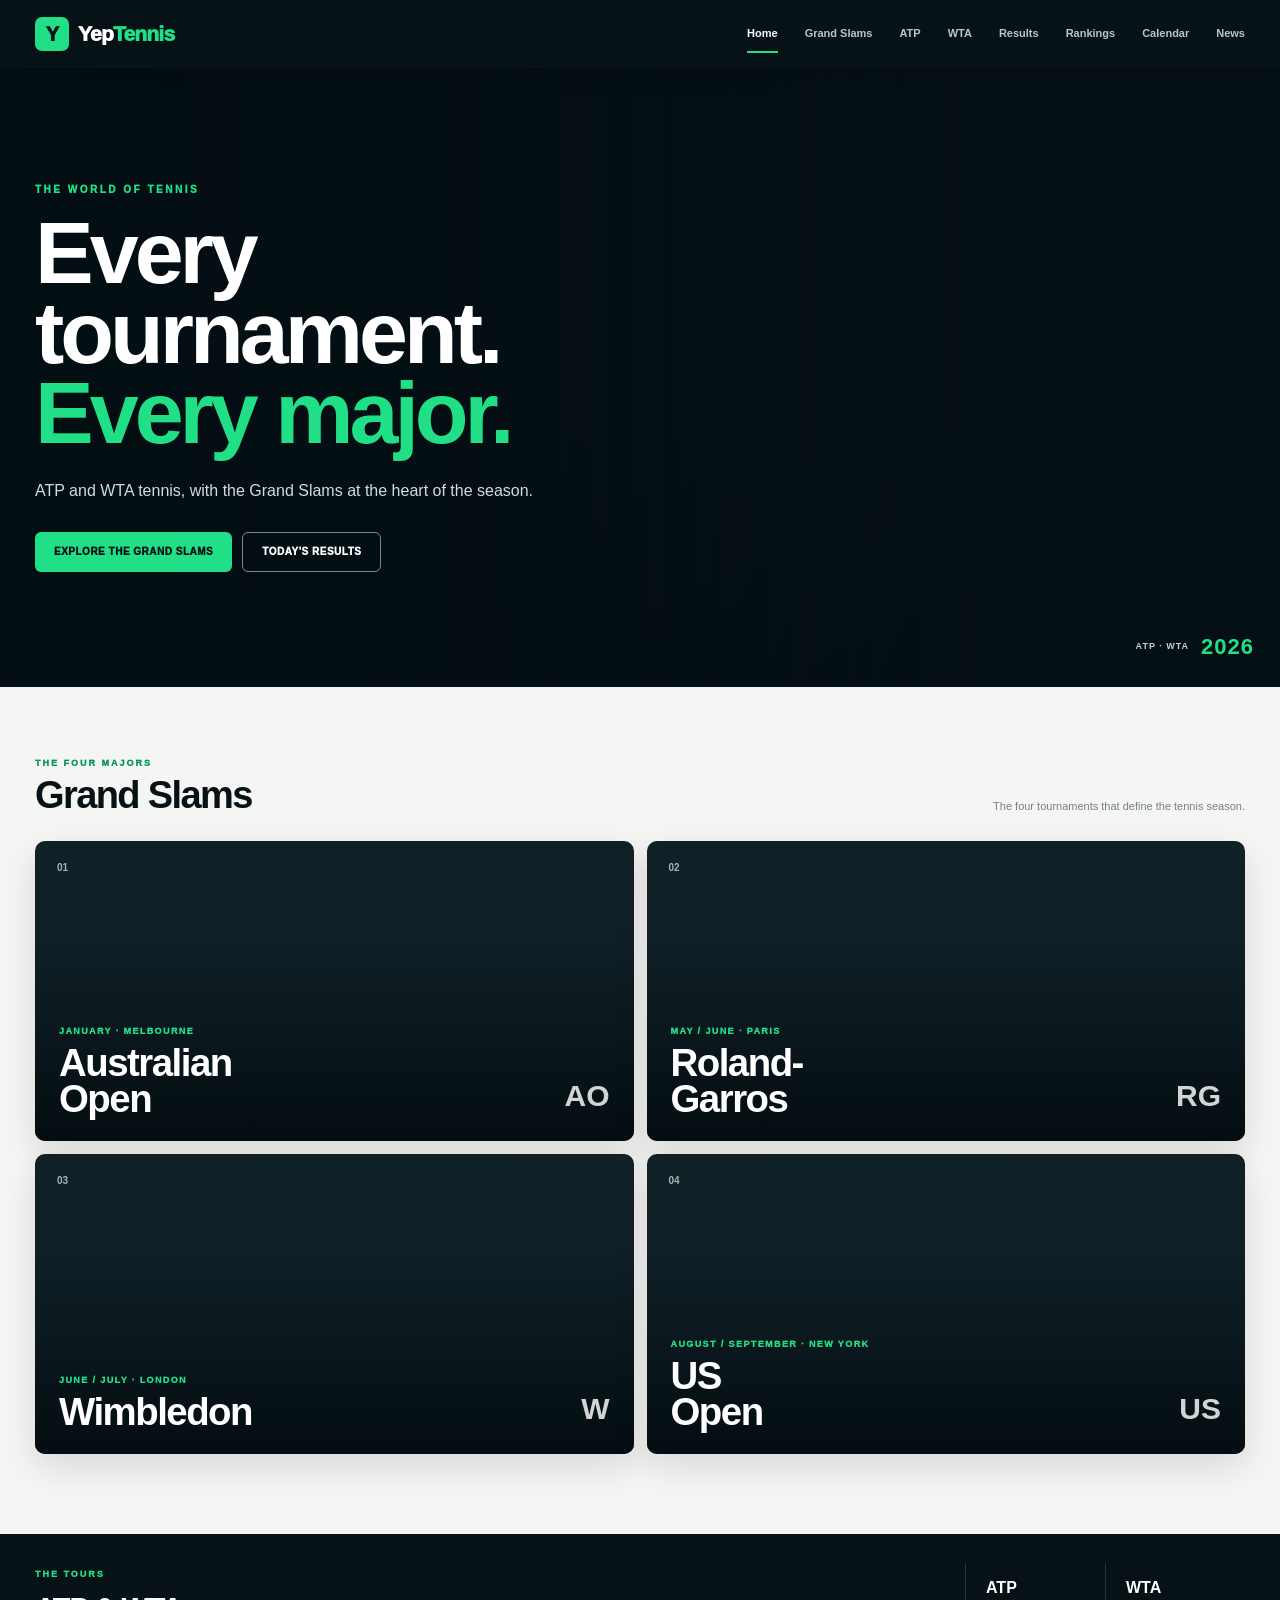
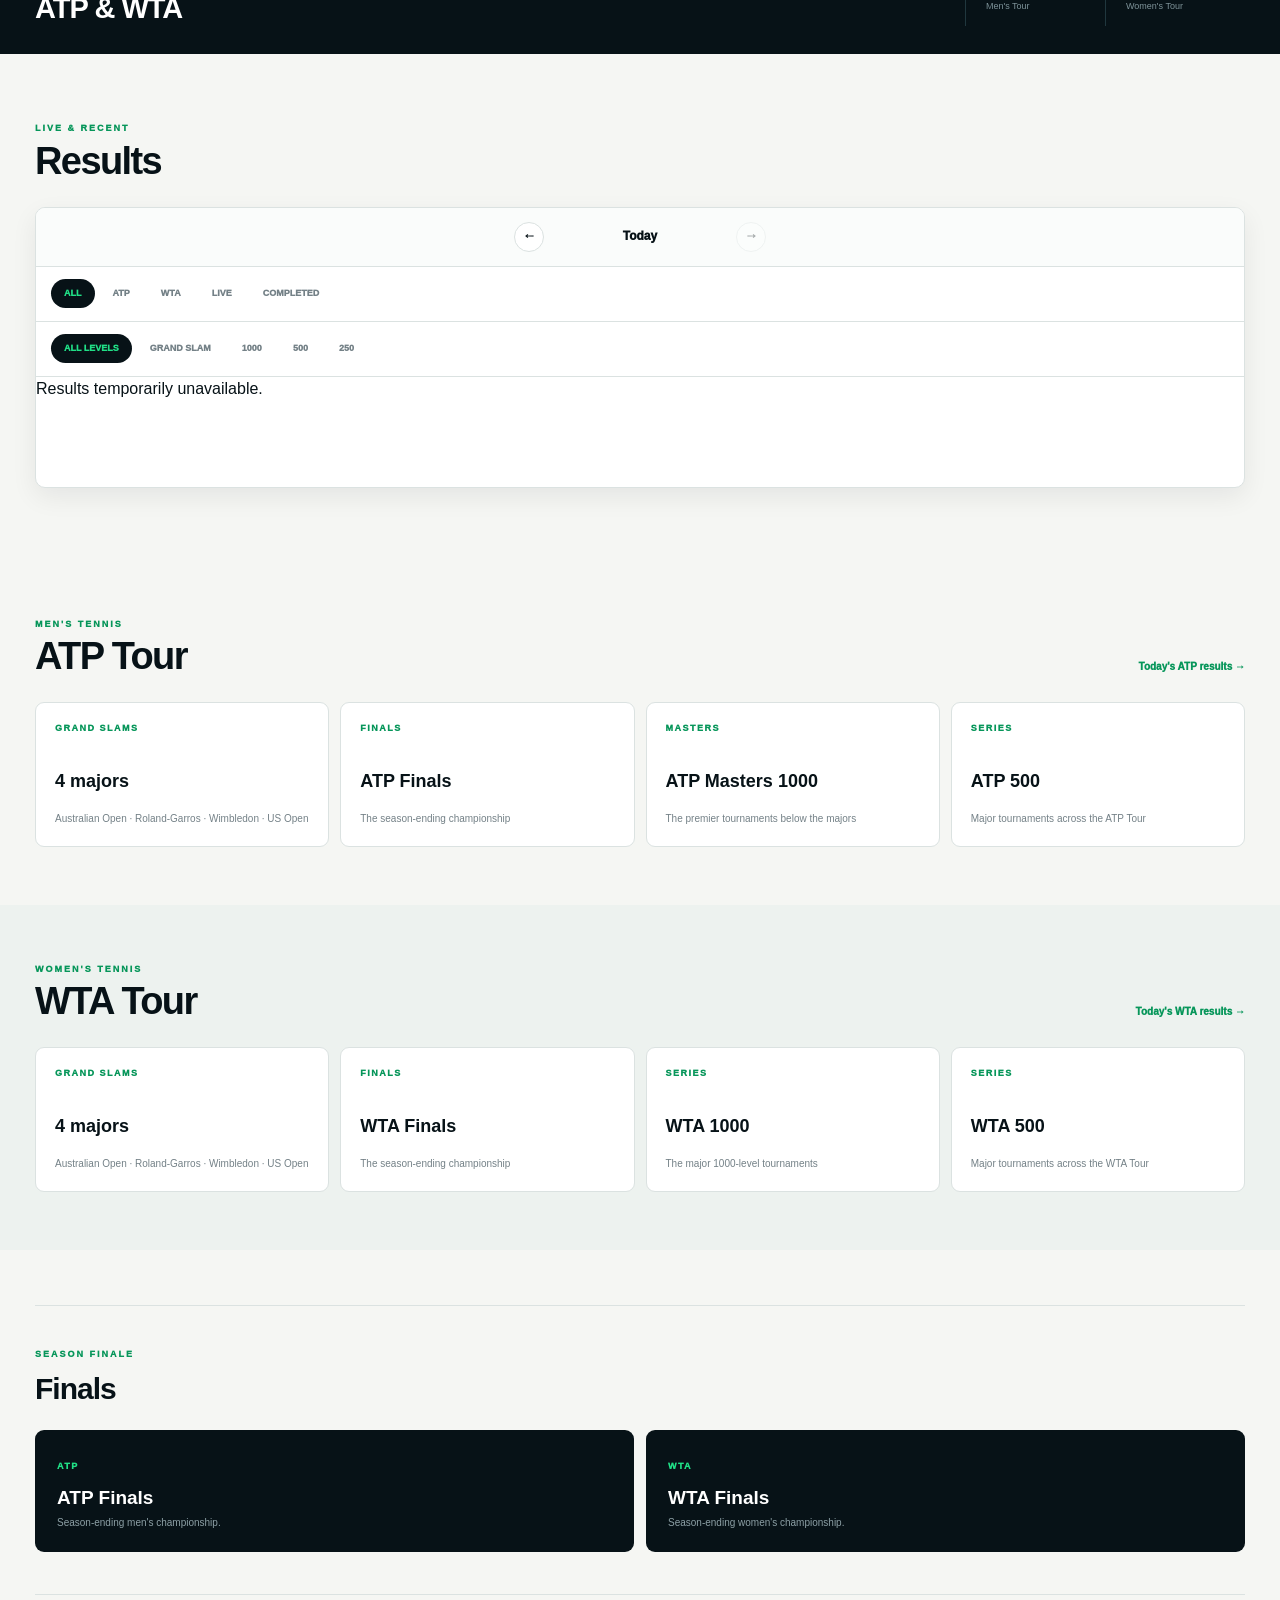
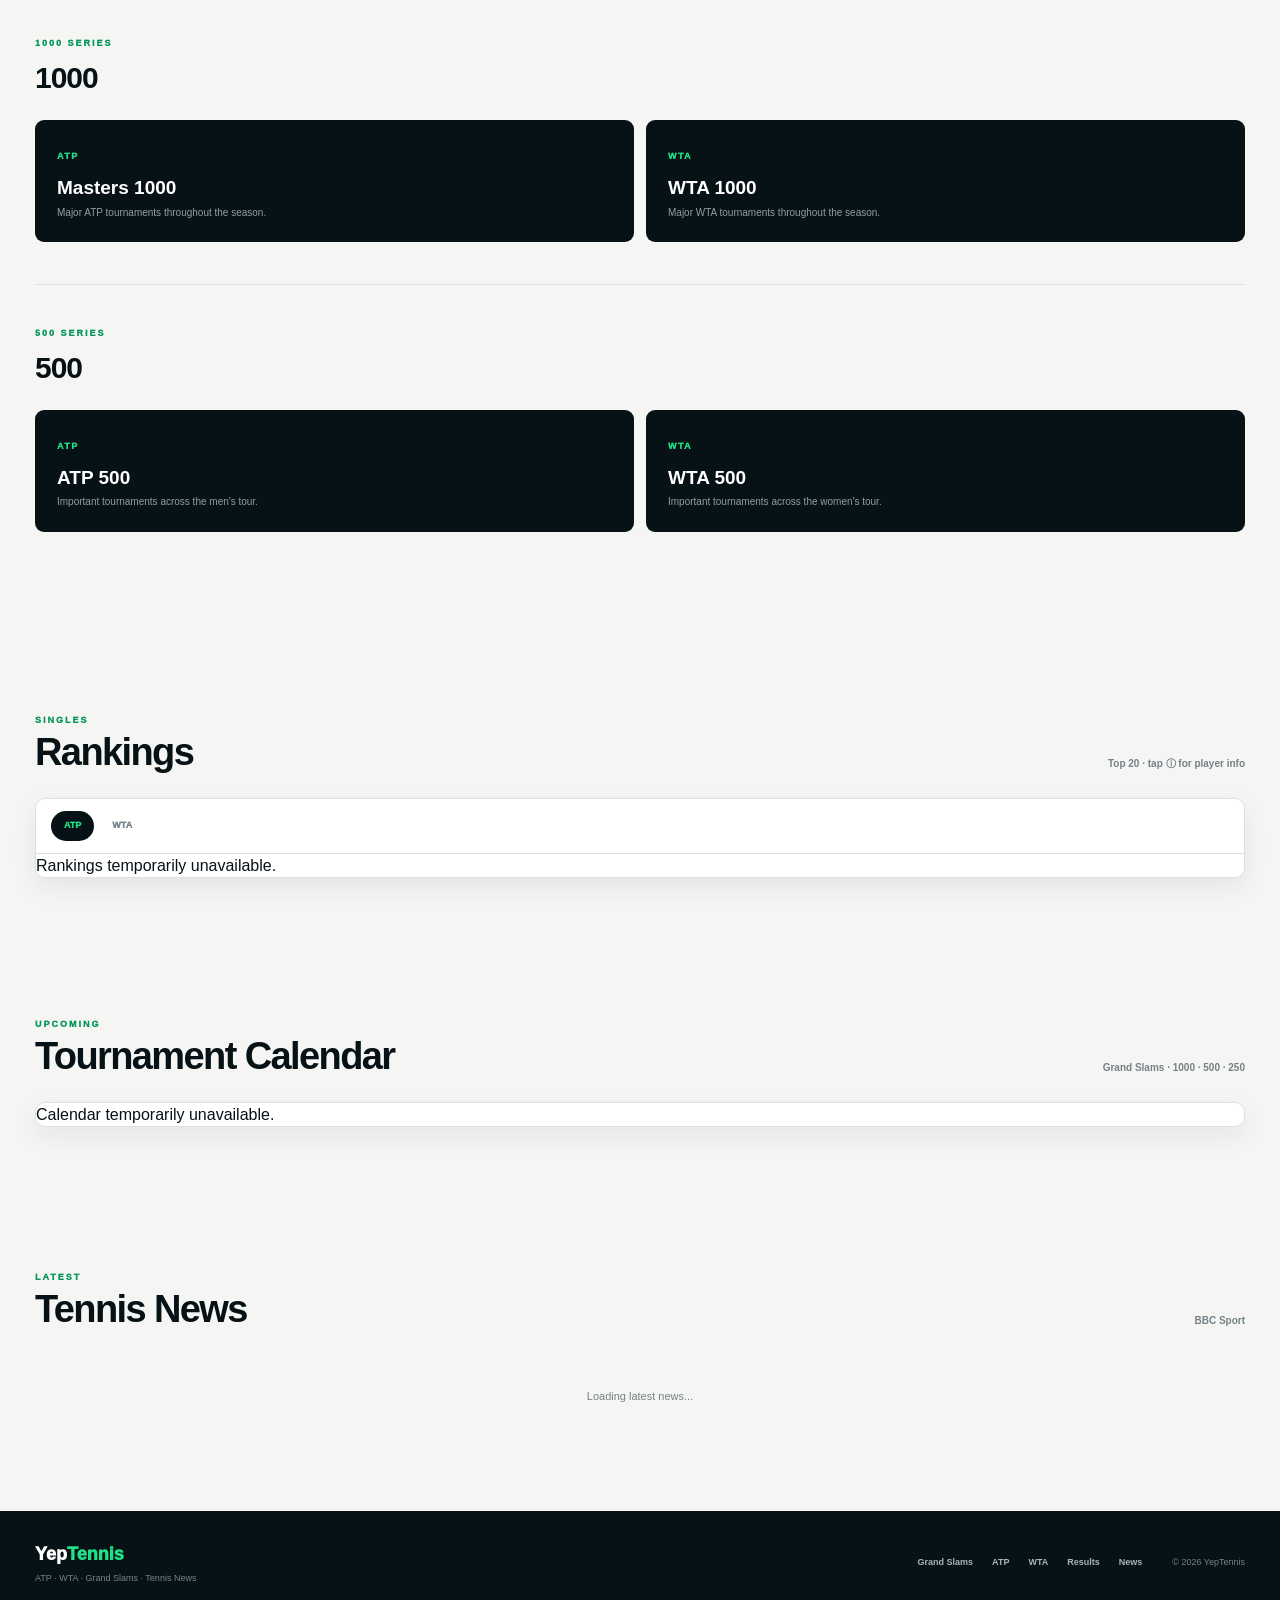
==== commit 79f97b07: "Add files via upload" ====
--- a/public/index.html
+++ b/public/index.html
@@ -141,24 +141,37 @@
     <div class="section-intro">
       <div>
         <span class="eyebrow">LIVE & RECENT</span>
-        <h2>Today's Results</h2>
+        <h2>Results</h2>
       </div>
       <span class="api-date"></span>
     </div>
 
     <div class="results-card">
+
+      <div class="date-nav">
+        <button id="date-prev" type="button" aria-label="Previous day">←</button>
+        <span id="date-label">Today</span>
+        <button id="date-next" type="button" aria-label="Next day" disabled>→</button>
+      </div>
+
       <div class="tabs" id="results-tabs">
-        <button class="selected" data-date="today" type="button">TODAY</button>
-        <button data-date="yesterday" type="button">YESTERDAY</button>
-        <button data-filter="all" type="button">ALL</button>
+        <button class="selected" data-filter="all" type="button">ALL</button>
         <button data-filter="atp" type="button">ATP</button>
         <button data-filter="wta" type="button">WTA</button>
         <button data-filter="live" type="button">LIVE</button>
         <button data-filter="completed" type="button">COMPLETED</button>
       </div>
 
+      <div class="tabs" id="level-tabs">
+        <button class="selected" data-level="all" type="button">ALL LEVELS</button>
+        <button data-level="Grand Slam" type="button">GRAND SLAM</button>
+        <button data-level="1000" type="button">1000</button>
+        <button data-level="500" type="button">500</button>
+        <button data-level="250" type="button">250</button>
+      </div>
+
       <div id="results-list">
-        <div class="loading">Loading today's results...</div>
+        <div class="loading">Loading results...</div>
       </div>
     </div>
   </section>
@@ -246,6 +259,7 @@
         <span class="eyebrow">SINGLES</span>
         <h2>Rankings</h2>
       </div>
+      <span class="news-source">Top 20 · tap ⓘ for player info</span>
     </div>
 
     <div class="results-card rankings-card">
@@ -266,8 +280,9 @@
     <div class="section-intro">
       <div>
         <span class="eyebrow">UPCOMING</span>
-        <h2>Masters Calendar</h2>
-      </div>
+        <h2>Tournament Calendar</h2>
+      </div>
+      <span class="news-source">Grand Slams · 1000 · 500 · 250</span>
     </div>
 
     <div class="results-card">
--- a/public/style.css
+++ b/public/style.css
@@ -1,13 +1,1048 @@
-*{box-sizing:border-box}body{margin:0;font-family:Arial,sans-serif;color:#101820}a{text-decoration:none;color:inherit}header{background:#071116;color:#fff;position:sticky;top:0;z-index:5}.nav{max-width:1200px;margin:auto;height:70px;padding:0 20px;display:flex;align-items:center}.logo,footer b{font-size:25px;font-weight:900}.logo span,footer span,.hero span{color:#66e63c}nav{margin-left:auto;display:flex;gap:26px}nav a{font-size:14px}.menu{display:none;margin-left:auto}.hero{background:#071116;color:#fff;min-height:360px}.hero>div{max-width:1200px;margin:auto;padding:70px 20px}.hero p,section small{color:#3da52b;font-weight:800;letter-spacing:2px}.hero h1{font-size:54px;line-height:1;margin:12px 0}.hero a{display:inline-block;margin-top:25px;background:#66e63c;color:#071116;padding:12px 20px;border-radius:25px;font-weight:800}.section{max-width:1200px;margin:auto;padding:50px 20px}.grey{max-width:none;background:#f6f8f9}.grey>*{max-width:1160px;margin-left:auto;margin-right:auto}h2{font-size:34px;margin:5px 0 20px}.head{display:flex;justify-content:space-between;align-items:end}.tabs{display:flex;gap:8px;margin:15px 0}.tabs button{border:1px solid #dce2e5;background:#fff;border-radius:20px;padding:9px 18px;font-weight:700}.tabs .active{background:#071116;color:#fff}input{padding:9px;border:1px solid #dce2e5;border-radius:7px}#resultsList{display:grid;gap:9px}.result{background:#fff;border:1px solid #e1e6e9;border-radius:9px;padding:13px;display:grid;grid-template-columns:190px 1fr 90px}.rank{display:grid;grid-template-columns:45px 1fr 80px;gap:5px;align-items:center;background:#fff;border:1px solid #e1e6e9;border-radius:8px;padding:11px;margin:6px 0;cursor:pointer}.rank .pts{text-align:right;font-weight:700}.tournament{display:inline-block;vertical-align:top;width:calc(50% - 8px);margin:4px;border:1px solid #e1e6e9;border-radius:9px;padding:15px;background:#fff}.badge{color:#26751c;font-size:11px;font-weight:800}.news{display:flex;flex-direction:column;gap:9px}.news a{display:flex;gap:12px;background:#fff;padding:10px;border:1px solid #e1e6e9;border-radius:9px}.news img{width:95px;height:70px;object-fit:cover;border-radius:6px}.news h3{margin:0 0 6px;font-size:16px}.news p{margin:0;color:#69757d;font-size:13px}.modal{position:fixed;inset:0;background:#0008;display:flex;align-items:center;justify-content:center;z-index:20}.hidden{display:none}.card{background:#fff;padding:28px;border-radius:14px;width:min(420px,90%);position:relative}.card>button{position:absolute;right:12px;top:8px;border:0;background:none;font-size:28px}footer{background:#071116;color:#fff;padding:30px 20px;display:flex;gap:25px}footer small{margin-left:auto}@media(max-width:700px){nav{display:none}.menu{display:block}.hero h1{font-size:42px}.head{display:block}.result{grid-template-columns:1fr}.tournament{width:100%;margin:4px 0}footer{display:block}footer span,footer small{display:block;margin-top:8px}}
-
-.container-fix{max-width:1152px;margin:0 auto}
-.section.grey .section-head,
-.section.grey .tour-tabs,
-.section.grey .ranking-list{width:100%;max-width:1152px;margin-left:auto;margin-right:auto}
-.empty{padding:25px;background:#fff;border:1px solid var(--line);border-radius:10px;color:var(--muted)}
-.result-group{margin-bottom:18px}
-.group-title{display:flex;justify-content:space-between;align-items:center;background:#071116;color:#fff;padding:12px 16px;border-radius:9px 9px 0 0}
-.group-title span{font-size:12px;color:#b8c4c8}
-.result-group .result-card{border-radius:0;border-top:0}
-.news-image{width:105px;height:80px;flex:0 0 105px;background:linear-gradient(135deg,#dfe7ea,#b9c8ce);border-radius:7px}
-@media(max-width:760px){.group-title{display:block}.group-title span{display:block;margin-top:4px}}
+/* =====================================================
+   YepTennis — Option 3
+   Grand Slam focused / editorial tennis design
+   ===================================================== */
+
+:root {
+  --ink: #071217;
+  --ink-2: #0d2028;
+  --green: #20df86;
+  --green-dark: #07965a;
+  --paper: #f5f6f3;
+  --white: #fff;
+  --muted: #748187;
+  --line: #dbe2e1;
+  --red: #c85745;
+  --clay: #a95b40;
+  --blue: #416a91;
+  --radius: 12px;
+}
+
+* { box-sizing: border-box; }
+
+html {
+  scroll-behavior: smooth;
+  scroll-padding-top: 76px;
+}
+
+body {
+  margin: 0;
+  background: var(--paper);
+  color: var(--ink);
+  font-family: Inter, -apple-system, BlinkMacSystemFont, "Segoe UI", Arial, sans-serif;
+  line-height: 1.45;
+}
+
+a { color: inherit; text-decoration: none; }
+button { font: inherit; }
+
+
+/* HEADER */
+
+.site-header {
+  position: sticky;
+  top: 0;
+  z-index: 1000;
+  background: var(--ink);
+  color: white;
+  box-shadow: 0 4px 22px rgba(0,0,0,.18);
+}
+
+.header-inner {
+  max-width: 1260px;
+  height: 68px;
+  margin: auto;
+  padding: 0 25px;
+  display: flex;
+  align-items: center;
+  justify-content: space-between;
+}
+
+.brand {
+  display: flex;
+  align-items: center;
+  gap: 9px;
+  font-size: 21px;
+  font-weight: 950;
+  letter-spacing: -.8px;
+}
+
+.brand-mark {
+  width: 34px;
+  height: 34px;
+  display: grid;
+  place-items: center;
+  border-radius: 7px;
+  background: var(--green);
+  color: var(--ink);
+  font-size: 20px;
+  font-weight: 950;
+}
+
+.brand > span:last-child > span,
+.footer-brand span {
+  color: var(--green);
+}
+
+.desktop-nav {
+  display: flex;
+  gap: 27px;
+}
+
+.desktop-nav a {
+  position: relative;
+  padding: 25px 0;
+  color: #b9c6c9;
+  font-size: 11px;
+  font-weight: 800;
+}
+
+.desktop-nav a:hover,
+.desktop-nav a.active {
+  color: white;
+}
+
+.desktop-nav a.active::after {
+  content: "";
+  position: absolute;
+  left: 0;
+  right: 0;
+  bottom: 14px;
+  height: 2px;
+  background: var(--green);
+}
+
+.menu {
+  display: none;
+  border: 0;
+  background: transparent;
+  color: white;
+  font-size: 25px;
+  cursor: pointer;
+}
+
+.mobile-nav {
+  display: none;
+}
+
+.mobile-nav.open {
+  display: flex;
+  flex-direction: column;
+  padding: 4px 22px 15px;
+  border-top: 1px solid rgba(255,255,255,.08);
+}
+
+.mobile-nav a {
+  padding: 11px 0;
+  border-bottom: 1px solid rgba(255,255,255,.08);
+  font-size: 13px;
+}
+
+
+/* HERO */
+
+.hero {
+  position: relative;
+  min-height: 570px;
+  overflow: hidden;
+  color: white;
+  background: var(--ink);
+}
+
+.hero-photo {
+  position: absolute;
+  inset: 0;
+  background:
+    url("https://images.unsplash.com/photo-1554068865-24cecd4e34b8?auto=format&fit=crop&w=2200&q=90")
+    center 42% / cover no-repeat;
+  transform: scale(1.02);
+}
+
+.hero-overlay {
+  position: absolute;
+  inset: 0;
+  background:
+    linear-gradient(90deg, rgba(3,14,19,.97) 0%, rgba(3,14,19,.86) 39%, rgba(3,14,19,.25) 78%),
+    linear-gradient(0deg, rgba(3,14,19,.62), transparent 45%);
+}
+
+.hero-content {
+  position: relative;
+  z-index: 2;
+  max-width: 1260px;
+  margin: auto;
+  padding: 115px 25px;
+}
+
+.hero-kicker {
+  margin-bottom: 15px;
+  color: var(--green);
+  font-size: 10px;
+  font-weight: 950;
+  letter-spacing: 2.5px;
+}
+
+.hero h1 {
+  margin: 0;
+  max-width: 700px;
+  font-size: clamp(52px, 7vw, 88px);
+  line-height: .91;
+  letter-spacing: -4px;
+}
+
+.hero h1 em {
+  color: var(--green);
+  font-style: normal;
+}
+
+.hero p {
+  max-width: 500px;
+  margin: 26px 0 30px;
+  color: #d2dcde;
+  font-size: 16px;
+}
+
+.hero-actions {
+  display: flex;
+  gap: 10px;
+}
+
+.primary-btn,
+.outline-btn {
+  display: inline-flex;
+  align-items: center;
+  justify-content: center;
+  padding: 12px 19px;
+  border-radius: 6px;
+  font-size: 10px;
+  font-weight: 950;
+  text-transform: uppercase;
+  letter-spacing: .5px;
+}
+
+.primary-btn {
+  background: var(--green);
+  color: var(--ink);
+}
+
+.outline-btn {
+  border: 1px solid rgba(255,255,255,.5);
+  color: white;
+}
+
+.hero-season {
+  position: absolute;
+  z-index: 3;
+  right: 26px;
+  bottom: 25px;
+  display: flex;
+  align-items: center;
+  gap: 12px;
+  color: #c7d1d3;
+  font-size: 9px;
+  font-weight: 900;
+  letter-spacing: 1px;
+}
+
+.hero-season strong {
+  color: var(--green);
+  font-size: 22px;
+}
+
+
+/* COMMON SECTIONS */
+
+.section {
+  max-width: 1260px;
+  margin: auto;
+  padding: 72px 25px;
+}
+
+.section-intro {
+  display: flex;
+  align-items: end;
+  justify-content: space-between;
+  gap: 25px;
+  margin-bottom: 27px;
+}
+
+.eyebrow {
+  display: block;
+  margin-bottom: 6px;
+  color: var(--green-dark);
+  font-size: 9px;
+  font-weight: 950;
+  letter-spacing: 2px;
+}
+
+.section-intro h2 {
+  margin: 0;
+  font-size: 38px;
+  line-height: 1;
+  letter-spacing: -1.6px;
+}
+
+.section-intro > p {
+  margin: 0;
+  max-width: 300px;
+  color: var(--muted);
+  font-size: 11px;
+}
+
+.text-link {
+  color: var(--green-dark);
+  font-size: 10px;
+  font-weight: 950;
+}
+
+.news-source {
+  color: var(--muted);
+  font-size: 10px;
+  font-weight: 800;
+}
+
+
+/* GRAND SLAMS */
+
+.slam-feature {
+  padding-top: 70px;
+  padding-bottom: 80px;
+}
+
+.slam-feature-grid {
+  display: grid;
+  grid-template-columns: 1fr 1fr;
+  gap: 13px;
+}
+
+.slam-feature-card {
+  position: relative;
+  min-height: 300px;
+  overflow: hidden;
+  display: flex;
+  align-items: flex-end;
+  padding: 24px;
+  border-radius: 10px;
+  color: white;
+  background: #12232a;
+  box-shadow: 0 13px 35px rgba(4,18,23,.12);
+  isolation: isolate;
+}
+
+.slam-feature-card::before {
+  content: "";
+  position: absolute;
+  z-index: -2;
+  inset: 0;
+  background-position: center;
+  background-size: cover;
+  transition: transform .45s ease;
+}
+
+.slam-feature-card:hover::before {
+  transform: scale(1.06);
+}
+
+.slam-feature-card::after {
+  content: "";
+  position: absolute;
+  z-index: -1;
+  inset: 0;
+  background: linear-gradient(0deg, rgba(3,12,16,.94), rgba(3,12,16,.12) 70%);
+}
+
+.australian::before {
+  background-image: url("https://images.unsplash.com/photo-1595435934249-5df7ed86e1c0?auto=format&fit=crop&w=1100&q=85");
+}
+
+.roland::before {
+  background-image: url("https://images.unsplash.com/photo-1560012057-4372e14c5085?auto=format&fit=crop&w=1100&q=85");
+}
+
+.wimbledon::before {
+  background-image: url("https://images.unsplash.com/photo-1622279457486-62dcc4a431d6?auto=format&fit=crop&w=1100&q=85");
+}
+
+.usopen::before {
+  background-image: url("https://images.unsplash.com/photo-1554068865-24cecd4e34b8?auto=format&fit=crop&w=1100&q=85");
+}
+
+.slam-number {
+  position: absolute;
+  top: 20px;
+  left: 22px;
+  color: rgba(255,255,255,.65);
+  font-size: 10px;
+  font-weight: 900;
+}
+
+.slam-info {
+  position: relative;
+  width: 100%;
+}
+
+.slam-info > span {
+  display: block;
+  margin-bottom: 7px;
+  color: var(--green);
+  font-size: 9px;
+  font-weight: 950;
+  letter-spacing: 1.4px;
+}
+
+.slam-info h3 {
+  margin: 0;
+  font-size: clamp(28px, 3vw, 43px);
+  line-height: .94;
+  letter-spacing: -1.5px;
+}
+
+.slam-info b {
+  position: absolute;
+  right: 0;
+  bottom: 0;
+  color: rgba(255,255,255,.82);
+  font-size: 30px;
+}
+
+
+/* TOUR BAR */
+
+.tour-bar {
+  background: var(--ink);
+  color: white;
+}
+
+.tour-bar-inner {
+  max-width: 1260px;
+  min-height: 120px;
+  margin: auto;
+  padding: 22px 25px;
+  display: flex;
+  align-items: center;
+  justify-content: space-between;
+}
+
+.tour-title span {
+  color: var(--green);
+  font-size: 9px;
+  font-weight: 950;
+  letter-spacing: 2px;
+}
+
+.tour-title h2 {
+  margin: 3px 0 0;
+  font-size: 29px;
+  letter-spacing: -1px;
+}
+
+.tour-links {
+  display: flex;
+}
+
+.tour-links a {
+  min-width: 140px;
+  padding: 13px 20px;
+  display: flex;
+  flex-direction: column;
+  border-left: 1px solid #20373e;
+}
+
+.tour-links strong {
+  color: white;
+  font-size: 16px;
+}
+
+.tour-links small {
+  color: #7e9399;
+  font-size: 9px;
+}
+
+
+/* RESULTS */
+
+.results-section {
+  padding-top: 68px;
+}
+
+.api-date {
+  color: var(--muted);
+  font-size: 10px;
+}
+
+.results-card {
+  overflow: hidden;
+  background: white;
+  border: 1px solid var(--line);
+  border-radius: 10px;
+  box-shadow: 0 9px 26px rgba(5,19,24,.07);
+}
+
+.tabs {
+  min-height: 55px;
+  padding: 0 15px;
+  display: flex;
+  align-items: center;
+  gap: 5px;
+  border-bottom: 1px solid var(--line);
+}
+
+.tabs button {
+  padding: 8px 13px;
+  border: 0;
+  border-radius: 20px;
+  background: transparent;
+  color: var(--muted);
+  cursor: pointer;
+  font-size: 9px;
+  font-weight: 950;
+}
+
+.tabs button:hover {
+  background: #eef4f2;
+  color: var(--ink);
+}
+
+.tabs button.selected {
+  background: var(--ink);
+  color: var(--green);
+}
+
+#results-list {
+  min-height: 110px;
+}
+
+.match {
+  display: grid;
+  grid-template-columns: minmax(250px,1fr) 150px 90px;
+  align-items: center;
+  gap: 20px;
+  padding: 15px 20px;
+  border-bottom: 1px solid var(--line);
+}
+
+.match:last-child {
+  border-bottom: 0;
+}
+
+.match > div:first-child {
+  display: flex;
+  flex-direction: column;
+  gap: 4px;
+}
+
+.match b {
+  font-size: 12px;
+}
+
+.tournament-name {
+  color: var(--muted);
+  font-size: 9px;
+}
+
+.scores {
+  display: flex;
+  justify-content: center;
+  gap: 25px;
+  font-size: 12px;
+}
+
+.match-status,
+.live-status {
+  text-align: right;
+  color: var(--muted);
+  font-size: 8px;
+  font-weight: 950;
+  text-transform: uppercase;
+}
+
+.live-status {
+  color: var(--green-dark);
+}
+
+.loading,
+.empty-state,
+.error-state {
+  padding: 34px 20px;
+  text-align: center;
+  color: var(--muted);
+  font-size: 11px;
+}
+
+
+/* ATP / WTA PANELS */
+
+.tour-panel {
+  padding-top: 58px;
+  padding-bottom: 58px;
+}
+
+.wta-panel {
+  background: #edf2ef;
+  max-width: none;
+  padding-left: max(25px, calc((100% - 1210px) / 2));
+  padding-right: max(25px, calc((100% - 1210px) / 2));
+}
+
+.tour-grid {
+  display: grid;
+  grid-template-columns: repeat(4,1fr);
+  gap: 11px;
+}
+
+.tour-grid a {
+  min-height: 145px;
+  padding: 19px;
+  display: flex;
+  flex-direction: column;
+  justify-content: space-between;
+  background: white;
+  border: 1px solid var(--line);
+  border-radius: 9px;
+  transition: transform .2s ease, border-color .2s ease;
+}
+
+.tour-grid a:hover {
+  transform: translateY(-3px);
+  border-color: var(--green);
+}
+
+.tour-grid span {
+  color: var(--green-dark);
+  font-size: 9px;
+  font-weight: 950;
+  letter-spacing: 1.5px;
+}
+
+.tour-grid strong {
+  margin-top: 16px;
+  font-size: 18px;
+}
+
+.tour-grid small {
+  color: var(--muted);
+  font-size: 10px;
+}
+
+
+/* SERIES */
+
+.series-section {
+  padding-top: 55px;
+}
+
+.series-block {
+  padding: 42px 0;
+  border-top: 1px solid var(--line);
+}
+
+.series-block > div:first-child {
+  margin-bottom: 20px;
+}
+
+.series-block h2 {
+  margin: 0;
+  font-size: 30px;
+  letter-spacing: -1px;
+}
+
+.series-cards {
+  display: grid;
+  grid-template-columns: 1fr 1fr;
+  gap: 12px;
+}
+
+.series-cards article {
+  padding: 22px;
+  border-radius: 9px;
+  background: var(--ink);
+  color: white;
+}
+
+.series-cards span {
+  color: var(--green);
+  font-size: 9px;
+  font-weight: 950;
+  letter-spacing: 1.4px;
+}
+
+.series-cards h3 {
+  margin: 9px 0 4px;
+  font-size: 19px;
+}
+
+.series-cards p {
+  margin: 0;
+  color: #8da0a6;
+  font-size: 10px;
+}
+
+
+/* NEWS */
+
+.news-title{
+  margin-top:28px;
+}
+
+.news-list{
+  display:grid;
+  gap:10px;
+}
+
+.news-list article{
+  display:flex;
+  align-items:flex-start;
+  gap:12px;
+  background:#fff;
+  padding:8px;
+  border-radius:7px;
+  border:1px solid var(--line);
+  min-height:90px;
+}
+
+.news-img{
+  width:90px;
+  height:90px;
+  min-width:90px;
+  flex:0 0 90px;
+  border-radius:6px;
+  background-position:center;
+  background-size:cover;
+  background-repeat:no-repeat;
+}
+
+.news-list article > div:last-child{
+  padding:2px 4px 2px 0;
+}
+
+.news-list b{
+  font-size:13px;
+  line-height:1.35;
+  display:block;
+}
+
+.news-list span{
+  font-size:11px;
+  color:#7b858c;
+  display:block;
+  margin-top:7px;
+}
+
+/* FOOTER */
+
+.site-footer {
+  background: var(--ink);
+  color: white;
+}
+
+.footer-inner {
+  max-width: 1260px;
+  margin: auto;
+  padding: 30px 25px;
+  display: grid;
+  grid-template-columns: 1fr auto auto;
+  gap: 30px;
+  align-items: center;
+}
+
+.footer-brand {
+  font-size: 18px;
+  font-weight: 950;
+}
+
+.footer-inner p {
+  margin: 4px 0 0;
+  color: #71848a;
+  font-size: 9px;
+}
+
+.footer-nav {
+  display: flex;
+  gap: 19px;
+}
+
+.footer-nav a {
+  color: #a7b5b9;
+  font-size: 9px;
+  font-weight: 800;
+}
+
+.footer-inner small {
+  color: #71848a;
+  font-size: 9px;
+}
+
+
+/* TABLET */
+
+@media (max-width: 1000px) {
+  .slam-feature-grid {
+    grid-template-columns: 1fr 1fr;
+  }
+
+  .tour-grid {
+    grid-template-columns: 1fr 1fr;
+  }
+
+  .news-list {
+    grid-template-columns: 1fr 1fr;
+  }
+}
+
+
+/* MOBILE */
+
+@media (max-width: 720px) {
+  .header-inner {
+    height: 62px;
+    padding: 0 17px;
+  }
+
+  .desktop-nav { display: none; }
+  .menu { display: block; }
+
+  .hero {
+    min-height: 510px;
+  }
+
+  .hero-content {
+    padding: 82px 18px;
+  }
+
+  .hero h1 {
+    font-size: 52px;
+    letter-spacing: -2.5px;
+  }
+
+  .hero-actions {
+    flex-direction: column;
+    align-items: flex-start;
+  }
+
+  .hero-season {
+    right: 18px;
+    bottom: 18px;
+  }
+
+  .section {
+    padding: 52px 17px;
+  }
+
+  .section-intro {
+    align-items: flex-start;
+    flex-direction: column;
+    gap: 8px;
+  }
+
+  .section-intro h2 {
+    font-size: 31px;
+  }
+
+  .slam-feature-grid,
+  .tour-grid,
+  .series-cards,
+  .news-list {
+    grid-template-columns: 1fr;
+  }
+
+  .slam-feature-card {
+    min-height: 245px;
+  }
+
+  .tour-bar-inner {
+    min-height: 100px;
+    padding: 20px 17px;
+  }
+
+  .tour-links a {
+    min-width: 100px;
+    padding: 10px 12px;
+  }
+
+  .match {
+    grid-template-columns: 1fr auto;
+    gap: 8px;
+  }
+
+  .scores {
+    grid-column: 2;
+    grid-row: 1;
+  }
+
+  .match-status,
+  .live-status {
+    grid-column: 1 / -1;
+    text-align: left;
+  }
+
+  .tabs {
+    overflow-x: auto;
+    scrollbar-width: none;
+  }
+
+  .tabs::-webkit-scrollbar { display: none; }
+
+  .api-date { display: none; }
+
+  .footer-inner {
+    grid-template-columns: 1fr;
+  }
+
+  .footer-nav {
+    flex-wrap: wrap;
+  }
+}
+
+@media (max-width: 430px) {
+  .hero h1 {
+    font-size: 43px;
+  }
+
+  .hero p {
+    font-size: 14px;
+  }
+
+  .tour-links a {
+    min-width: 85px;
+  }
+}
+
+/* =========================================================
+   RANKINGS
+   ========================================================= */
+
+.ranking-item {
+  display: grid;
+  grid-template-columns: 40px 1fr 70px 26px;
+  align-items: center;
+  gap: 15px;
+  padding: 12px 20px;
+  border-bottom: 1px solid var(--line);
+  font-size: 13px;
+}
+
+.ranking-info {
+  text-decoration: none;
+  color: var(--muted);
+  text-align: center;
+  font-size: 14px;
+}
+
+.ranking-info:hover {
+  color: var(--ink);
+}
+
+.ranking-item:last-child {
+  border-bottom: 0;
+}
+
+.ranking-rank {
+  font-weight: 950;
+  color: var(--muted);
+}
+
+.ranking-name {
+  font-weight: 800;
+  color: var(--ink);
+}
+
+.ranking-points {
+  text-align: right;
+  color: var(--muted);
+  font-size: 11px;
+}
+
+/* =========================================================
+   CALENDAR
+   ========================================================= */
+
+.calendar-item {
+  display: flex;
+  justify-content: space-between;
+  align-items: center;
+  gap: 15px;
+  padding: 14px 20px;
+  border-bottom: 1px solid var(--line);
+}
+
+.calendar-badge {
+  flex: 0 0 auto;
+  padding: 4px 10px;
+  border-radius: 20px;
+  background: #eef4f2;
+  color: var(--ink);
+  font-size: 9px;
+  font-weight: 950;
+  letter-spacing: 0.5px;
+  white-space: nowrap;
+}
+
+.calendar-badge.cat-grand-slam {
+  background: var(--ink);
+  color: var(--green);
+}
+
+.calendar-item:last-child {
+  border-bottom: 0;
+}
+
+.calendar-item b {
+  font-size: 13px;
+  display: block;
+}
+
+.calendar-item span {
+  font-size: 11px;
+  color: var(--muted);
+}
+
+.calendar-item small {
+  font-size: 11px;
+  font-weight: 800;
+  color: var(--ink);
+  white-space: nowrap;
+}
+
+/* =========================================================
+   DATE NAV (browse results day by day)
+   ========================================================= */
+
+.date-nav {
+  display: flex;
+  align-items: center;
+  justify-content: center;
+  gap: 16px;
+  padding: 14px 15px;
+  border-bottom: 1px solid var(--line);
+  background: #fafcfb;
+}
+
+.date-nav button {
+  width: 30px;
+  height: 30px;
+  border-radius: 50%;
+  border: 1px solid var(--line);
+  background: white;
+  color: var(--ink);
+  cursor: pointer;
+  font-size: 13px;
+  font-weight: 950;
+}
+
+.date-nav button:hover:not(:disabled) {
+  background: var(--ink);
+  color: var(--green);
+}
+
+.date-nav button:disabled {
+  opacity: 0.35;
+  cursor: not-allowed;
+}
+
+.date-nav span {
+  font-size: 12px;
+  font-weight: 950;
+  color: var(--ink);
+  min-width: 160px;
+  text-align: center;
+}
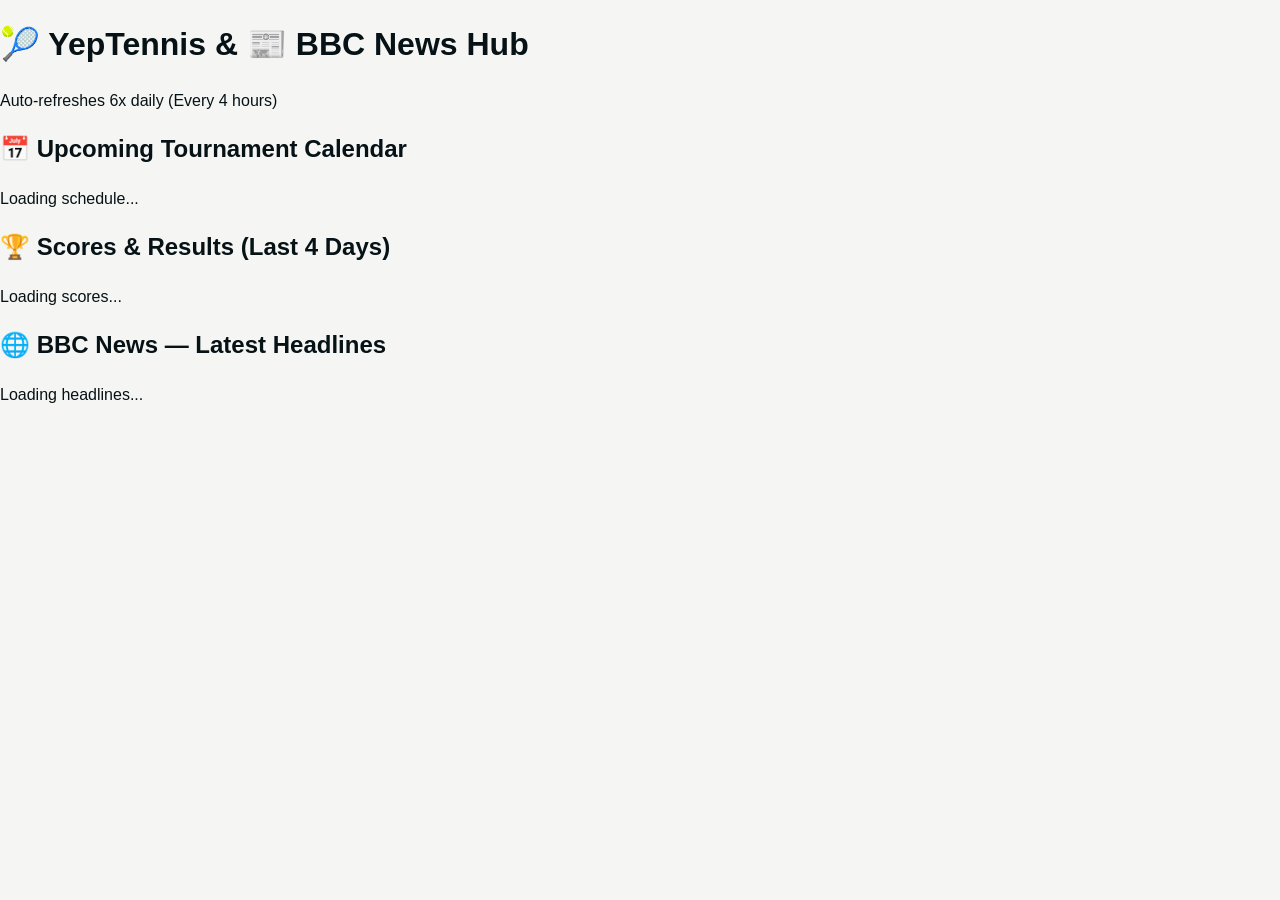
==== commit 8bd0d41a: "Update index.html" ====
--- a/public/index.html
+++ b/public/index.html
@@ -3,333 +3,32 @@
 <head>
   <meta charset="UTF-8">
   <meta name="viewport" content="width=device-width, initial-scale=1.0">
-  <title>YepTennis — ATP & WTA</title>
-  <meta name="description" content="YepTennis — Grand Slams, ATP, WTA, results and tennis news.">
+  <title>YepTennis — Scores, Calendar & BBC News</title>
   <link rel="stylesheet" href="style.css">
 </head>
+<body>
+  <header>
+    <h1>🎾 YepTennis & 📰 BBC News Hub</h1>
+    <p id="refresh-status">Auto-refreshes 6x daily (Every 4 hours)</p>
+  </header>
 
-<body>
+  <main class="container">
+    <section class="card">
+      <h2>📅 Upcoming Tournament Calendar</h2>
+      <div id="calendar-container">Loading schedule...</div>
+    </section>
 
-<header class="site-header">
-  <div class="header-inner">
-    <a href="#home" class="brand">
-      <span class="brand-mark">Y</span>
-      <span>Yep<span>Tennis</span></span>
-    </a>
+    <section class="card">
+      <h2>🏆 Scores & Results (Last 4 Days)</h2>
+      <div id="results-container">Loading scores...</div>
+    </section>
 
-    <nav class="desktop-nav">
-      <a class="active" href="#home">Home</a>
-      <a href="#slams">Grand Slams</a>
-      <a href="#atp">ATP</a>
-      <a href="#wta">WTA</a>
-      <a href="#results">Results</a>
-      <a href="#rankings">Rankings</a>
-      <a href="#calendar">Calendar</a>
-      <a href="#news">News</a>
-    </nav>
+    <section class="card full-width">
+      <h2>🌐 BBC News — Latest Headlines</h2>
+      <div id="news-container" class="news-grid">Loading headlines...</div>
+    </section>
+  </main>
 
-    <button class="menu" type="button" aria-label="Open menu" aria-expanded="false">☰</button>
-  </div>
-
-  <nav class="mobile-nav">
-    <a href="#home">Home</a>
-    <a href="#slams">Grand Slams</a>
-    <a href="#atp">ATP</a>
-    <a href="#wta">WTA</a>
-    <a href="#results">Results</a>
-    <a href="#rankings">Rankings</a>
-    <a href="#calendar">Calendar</a>
-    <a href="#news">News</a>
-  </nav>
-</header>
-
-<main id="home">
-
-  <!-- HERO -->
-  <section class="hero">
-    <div class="hero-photo"></div>
-    <div class="hero-overlay"></div>
-
-    <div class="hero-content">
-      <div class="hero-kicker">THE WORLD OF TENNIS</div>
-      <h1>Every tournament.<br><em>Every major.</em></h1>
-      <p>ATP and WTA tennis, with the Grand Slams at the heart of the season.</p>
-
-      <div class="hero-actions">
-        <a href="#slams" class="primary-btn">Explore the Grand Slams</a>
-        <a href="#results" class="outline-btn">Today's results</a>
-      </div>
-    </div>
-
-    <div class="hero-season">
-      <span>ATP · WTA</span>
-      <strong>2026</strong>
-    </div>
-  </section>
-
-
-  <!-- GRAND SLAMS FEATURE -->
-  <section id="slams" class="section slam-feature">
-    <div class="section-intro">
-      <div>
-        <span class="eyebrow">THE FOUR MAJORS</span>
-        <h2>Grand Slams</h2>
-      </div>
-      <p>The four tournaments that define the tennis season.</p>
-    </div>
-
-    <div class="slam-feature-grid">
-
-      <a class="slam-feature-card australian" href="#results">
-        <div class="slam-number">01</div>
-        <div class="slam-info">
-          <span>JANUARY · MELBOURNE</span>
-          <h3>Australian<br>Open</h3>
-          <b>AO</b>
-        </div>
-      </a>
-
-      <a class="slam-feature-card roland" href="#results">
-        <div class="slam-number">02</div>
-        <div class="slam-info">
-          <span>MAY / JUNE · PARIS</span>
-          <h3>Roland-<br>Garros</h3>
-          <b>RG</b>
-        </div>
-      </a>
-
-      <a class="slam-feature-card wimbledon" href="#results">
-        <div class="slam-number">03</div>
-        <div class="slam-info">
-          <span>JUNE / JULY · LONDON</span>
-          <h3>Wimbledon</h3>
-          <b>W</b>
-        </div>
-      </a>
-
-      <a class="slam-feature-card usopen" href="#results">
-        <div class="slam-number">04</div>
-        <div class="slam-info">
-          <span>AUGUST / SEPTEMBER · NEW YORK</span>
-          <h3>US<br>Open</h3>
-          <b>US</b>
-        </div>
-      </a>
-
-    </div>
-  </section>
-
-
-  <!-- ATP / WTA -->
-  <section class="tour-bar">
-    <div class="tour-bar-inner">
-      <div class="tour-title">
-        <span>THE TOURS</span>
-        <h2>ATP &amp; WTA</h2>
-      </div>
-
-      <div class="tour-links">
-        <a href="#atp"><strong>ATP</strong><small>Men's Tour</small></a>
-        <a href="#wta"><strong>WTA</strong><small>Women's Tour</small></a>
-      </div>
-    </div>
-  </section>
-
-
-  <!-- RESULTS -->
-  <section id="results" class="section results-section">
-    <div class="section-intro">
-      <div>
-        <span class="eyebrow">LIVE & RECENT</span>
-        <h2>Results</h2>
-      </div>
-      <span class="api-date"></span>
-    </div>
-
-    <div class="results-card">
-
-      <div class="date-nav">
-        <button id="date-prev" type="button" aria-label="Previous day">←</button>
-        <span id="date-label">Today</span>
-        <button id="date-next" type="button" aria-label="Next day" disabled>→</button>
-      </div>
-
-      <div class="tabs" id="results-tabs">
-        <button class="selected" data-filter="all" type="button">ALL</button>
-        <button data-filter="atp" type="button">ATP</button>
-        <button data-filter="wta" type="button">WTA</button>
-        <button data-filter="live" type="button">LIVE</button>
-        <button data-filter="completed" type="button">COMPLETED</button>
-      </div>
-
-      <div class="tabs" id="level-tabs">
-        <button class="selected" data-level="all" type="button">ALL LEVELS</button>
-        <button data-level="Grand Slam" type="button">GRAND SLAM</button>
-        <button data-level="1000" type="button">1000</button>
-        <button data-level="500" type="button">500</button>
-        <button data-level="250" type="button">250</button>
-      </div>
-
-      <div id="results-list">
-        <div class="loading">Loading results...</div>
-      </div>
-    </div>
-  </section>
-
-
-  <!-- ATP -->
-  <section id="atp" class="section tour-panel">
-    <div class="section-intro">
-      <div>
-        <span class="eyebrow">MEN'S TENNIS</span>
-        <h2>ATP Tour</h2>
-      </div>
-      <a class="text-link" href="#results">Today's ATP results →</a>
-    </div>
-
-    <div class="tour-grid">
-      <a href="#slams"><span>GRAND SLAMS</span><strong>4 majors</strong><small>Australian Open · Roland-Garros · Wimbledon · US Open</small></a>
-      <a href="#finals"><span>FINALS</span><strong>ATP Finals</strong><small>The season-ending championship</small></a>
-      <a href="#1000"><span>MASTERS</span><strong>ATP Masters 1000</strong><small>The premier tournaments below the majors</small></a>
-      <a href="#500"><span>SERIES</span><strong>ATP 500</strong><small>Major tournaments across the ATP Tour</small></a>
-    </div>
-  </section>
-
-
-  <!-- WTA -->
-  <section id="wta" class="section tour-panel wta-panel">
-    <div class="section-intro">
-      <div>
-        <span class="eyebrow">WOMEN'S TENNIS</span>
-        <h2>WTA Tour</h2>
-      </div>
-      <a class="text-link" href="#results">Today's WTA results →</a>
-    </div>
-
-    <div class="tour-grid">
-      <a href="#slams"><span>GRAND SLAMS</span><strong>4 majors</strong><small>Australian Open · Roland-Garros · Wimbledon · US Open</small></a>
-      <a href="#finals"><span>FINALS</span><strong>WTA Finals</strong><small>The season-ending championship</small></a>
-      <a href="#1000"><span>SERIES</span><strong>WTA 1000</strong><small>The major 1000-level tournaments</small></a>
-      <a href="#500"><span>SERIES</span><strong>WTA 500</strong><small>Major tournaments across the WTA Tour</small></a>
-    </div>
-  </section>
-
-
-  <!-- OTHER CATEGORIES -->
-  <section class="section series-section">
-    <div id="finals" class="series-block">
-      <div>
-        <span class="eyebrow">SEASON FINALE</span>
-        <h2>Finals</h2>
-      </div>
-      <div class="series-cards">
-        <article><span>ATP</span><h3>ATP Finals</h3><p>Season-ending men's championship.</p></article>
-        <article><span>WTA</span><h3>WTA Finals</h3><p>Season-ending women's championship.</p></article>
-      </div>
-    </div>
-
-    <div id="1000" class="series-block">
-      <div>
-        <span class="eyebrow">1000 SERIES</span>
-        <h2>1000</h2>
-      </div>
-      <div class="series-cards">
-        <article><span>ATP</span><h3>Masters 1000</h3><p>Major ATP tournaments throughout the season.</p></article>
-        <article><span>WTA</span><h3>WTA 1000</h3><p>Major WTA tournaments throughout the season.</p></article>
-      </div>
-    </div>
-
-    <div id="500" class="series-block">
-      <div>
-        <span class="eyebrow">500 SERIES</span>
-        <h2>500</h2>
-      </div>
-      <div class="series-cards">
-        <article><span>ATP</span><h3>ATP 500</h3><p>Important tournaments across the men's tour.</p></article>
-        <article><span>WTA</span><h3>WTA 500</h3><p>Important tournaments across the women's tour.</p></article>
-      </div>
-    </div>
-  </section>
-
-
-  <!-- RANKINGS -->
-  <section id="rankings" class="section results-section">
-    <div class="section-intro">
-      <div>
-        <span class="eyebrow">SINGLES</span>
-        <h2>Rankings</h2>
-      </div>
-      <span class="news-source">Top 20 · tap ⓘ for player info</span>
-    </div>
-
-    <div class="results-card rankings-card">
-      <div class="tabs">
-        <button class="selected" data-tour="atp" type="button">ATP</button>
-        <button data-tour="wta" type="button">WTA</button>
-      </div>
-
-      <div id="rankings-list">
-        <div class="loading">Loading rankings...</div>
-      </div>
-    </div>
-  </section>
-
-
-  <!-- CALENDAR -->
-  <section id="calendar" class="section results-section">
-    <div class="section-intro">
-      <div>
-        <span class="eyebrow">UPCOMING</span>
-        <h2>Tournament Calendar</h2>
-      </div>
-      <span class="news-source">Grand Slams · 1000 · 500 · 250</span>
-    </div>
-
-    <div class="results-card">
-      <div id="calendar-list">
-        <div class="loading">Loading calendar...</div>
-      </div>
-    </div>
-  </section>
-
-
-  <!-- NEWS -->
-  <section id="news" class="section news-section">
-    <div class="section-intro">
-      <div>
-        <span class="eyebrow">LATEST</span>
-        <h2>Tennis News</h2>
-      </div>
-      <span class="news-source">BBC Sport</span>
-    </div>
-
-    <div class="news-list" id="news-list">
-      <div class="loading">Loading latest news...</div>
-    </div>
-  </section>
-
-</main>
-
-
-<footer class="site-footer">
-  <div class="footer-inner">
-    <div>
-      <a class="footer-brand" href="#home">Yep<span>Tennis</span></a>
-      <p>ATP · WTA · Grand Slams · Tennis News</p>
-    </div>
-
-    <div class="footer-nav">
-      <a href="#slams">Grand Slams</a>
-      <a href="#atp">ATP</a>
-      <a href="#wta">WTA</a>
-      <a href="#results">Results</a>
-      <a href="#news">News</a>
-    </div>
-
-    <small>© 2026 YepTennis</small>
-  </div>
-</footer>
-
-<script src="app.js"></script>
+  <script src="app.js"></script>
 </body>
 </html>
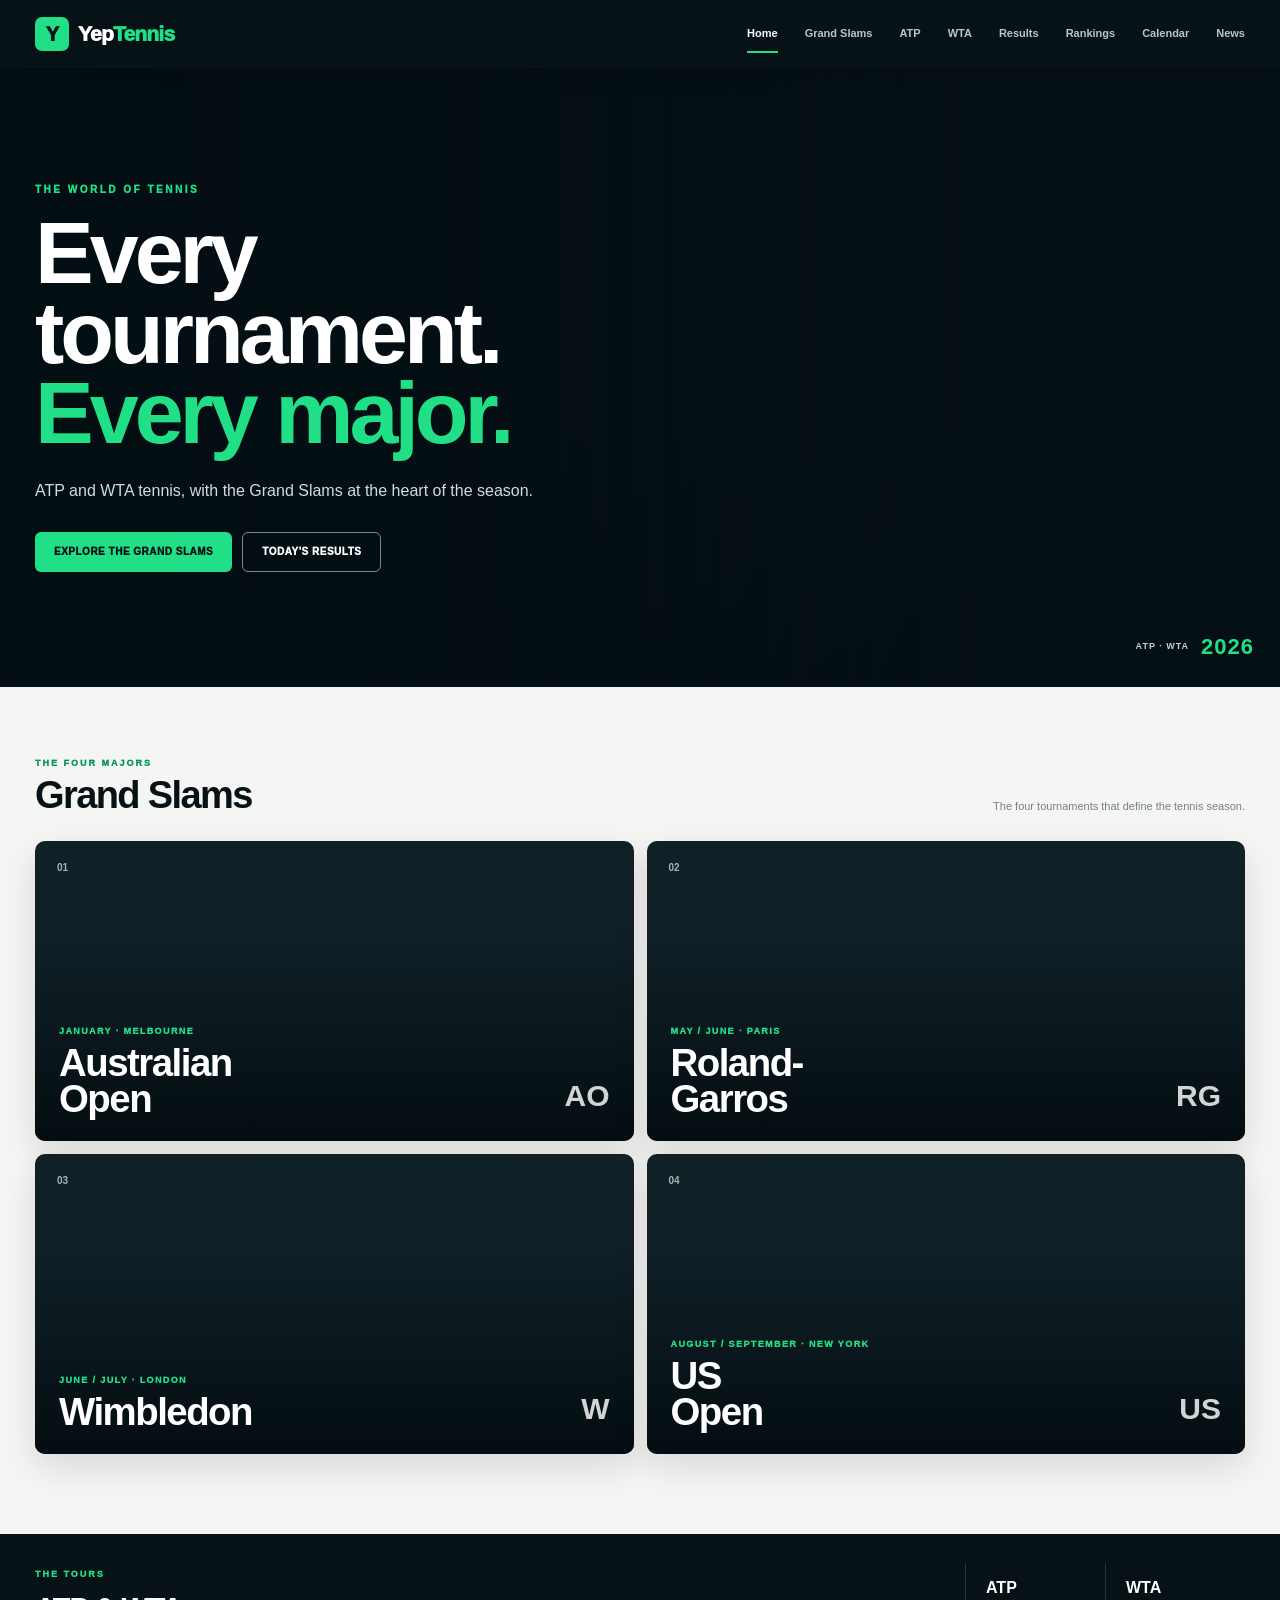
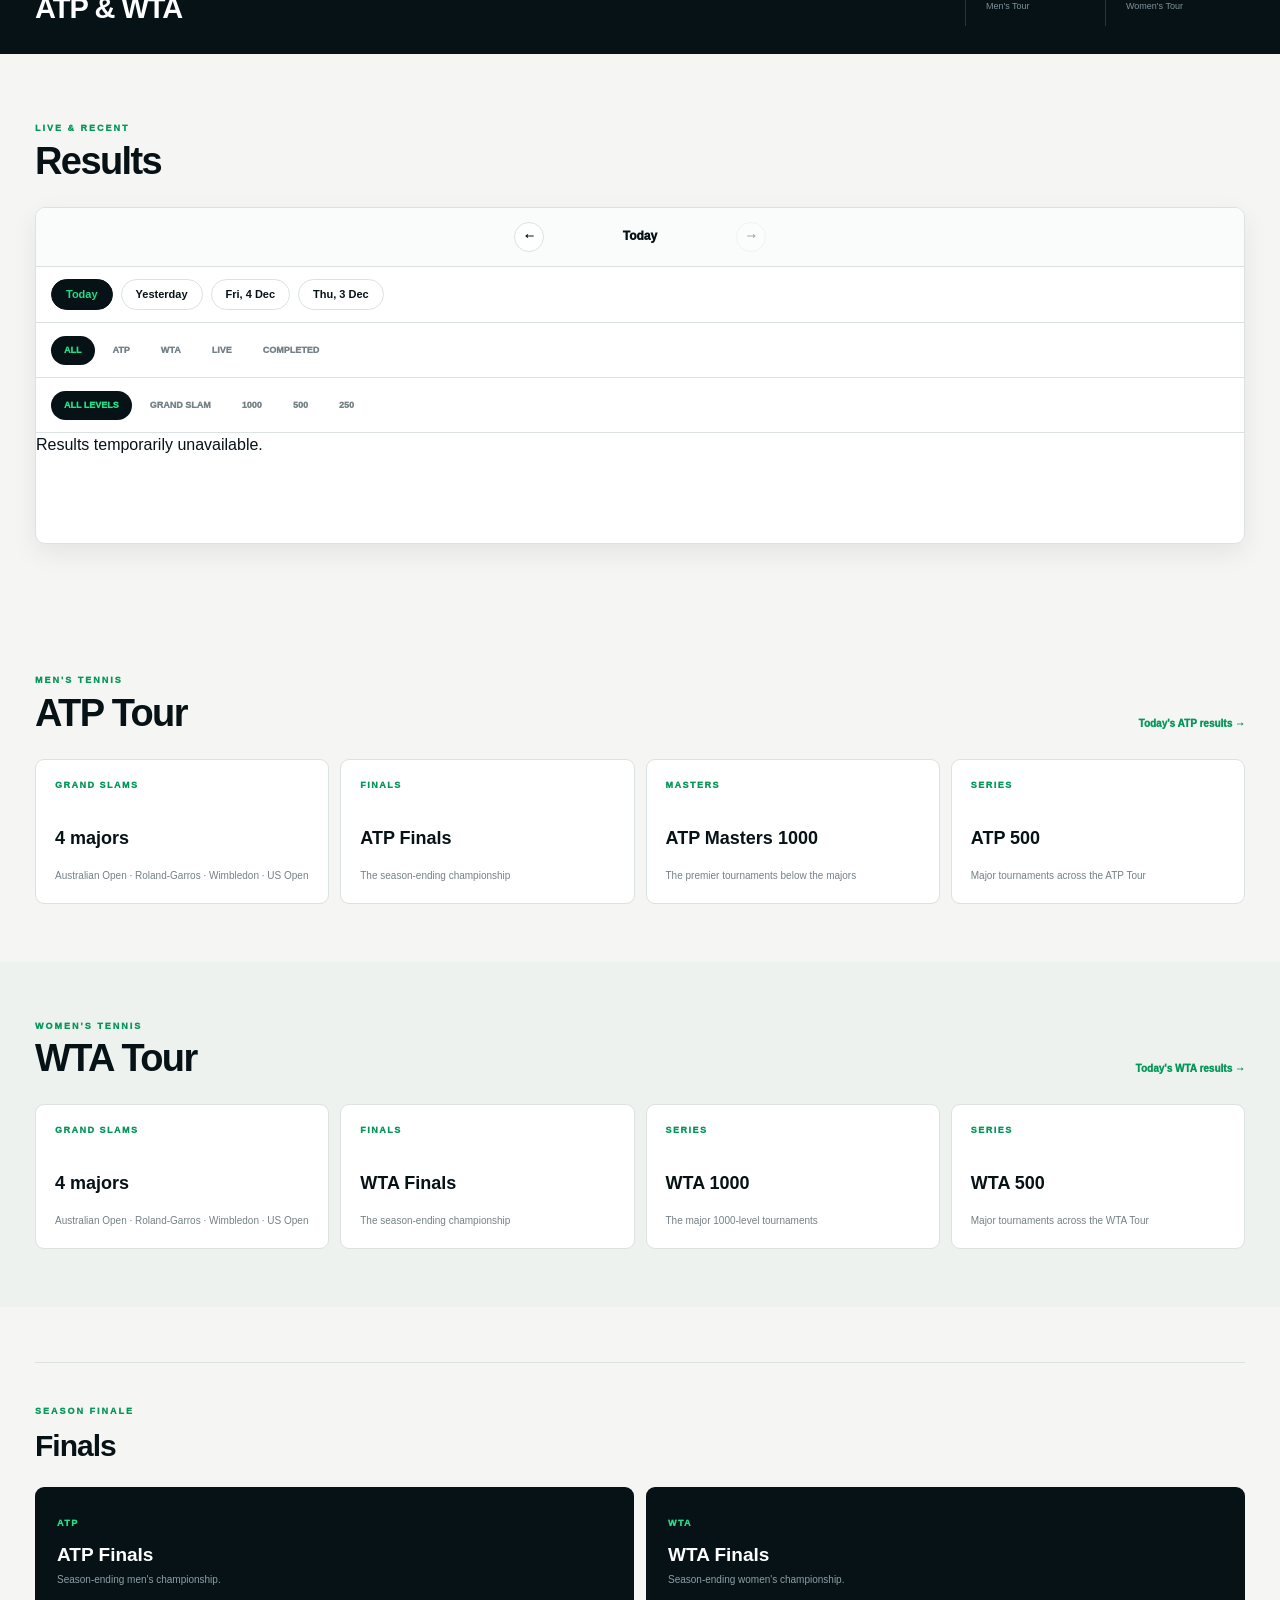
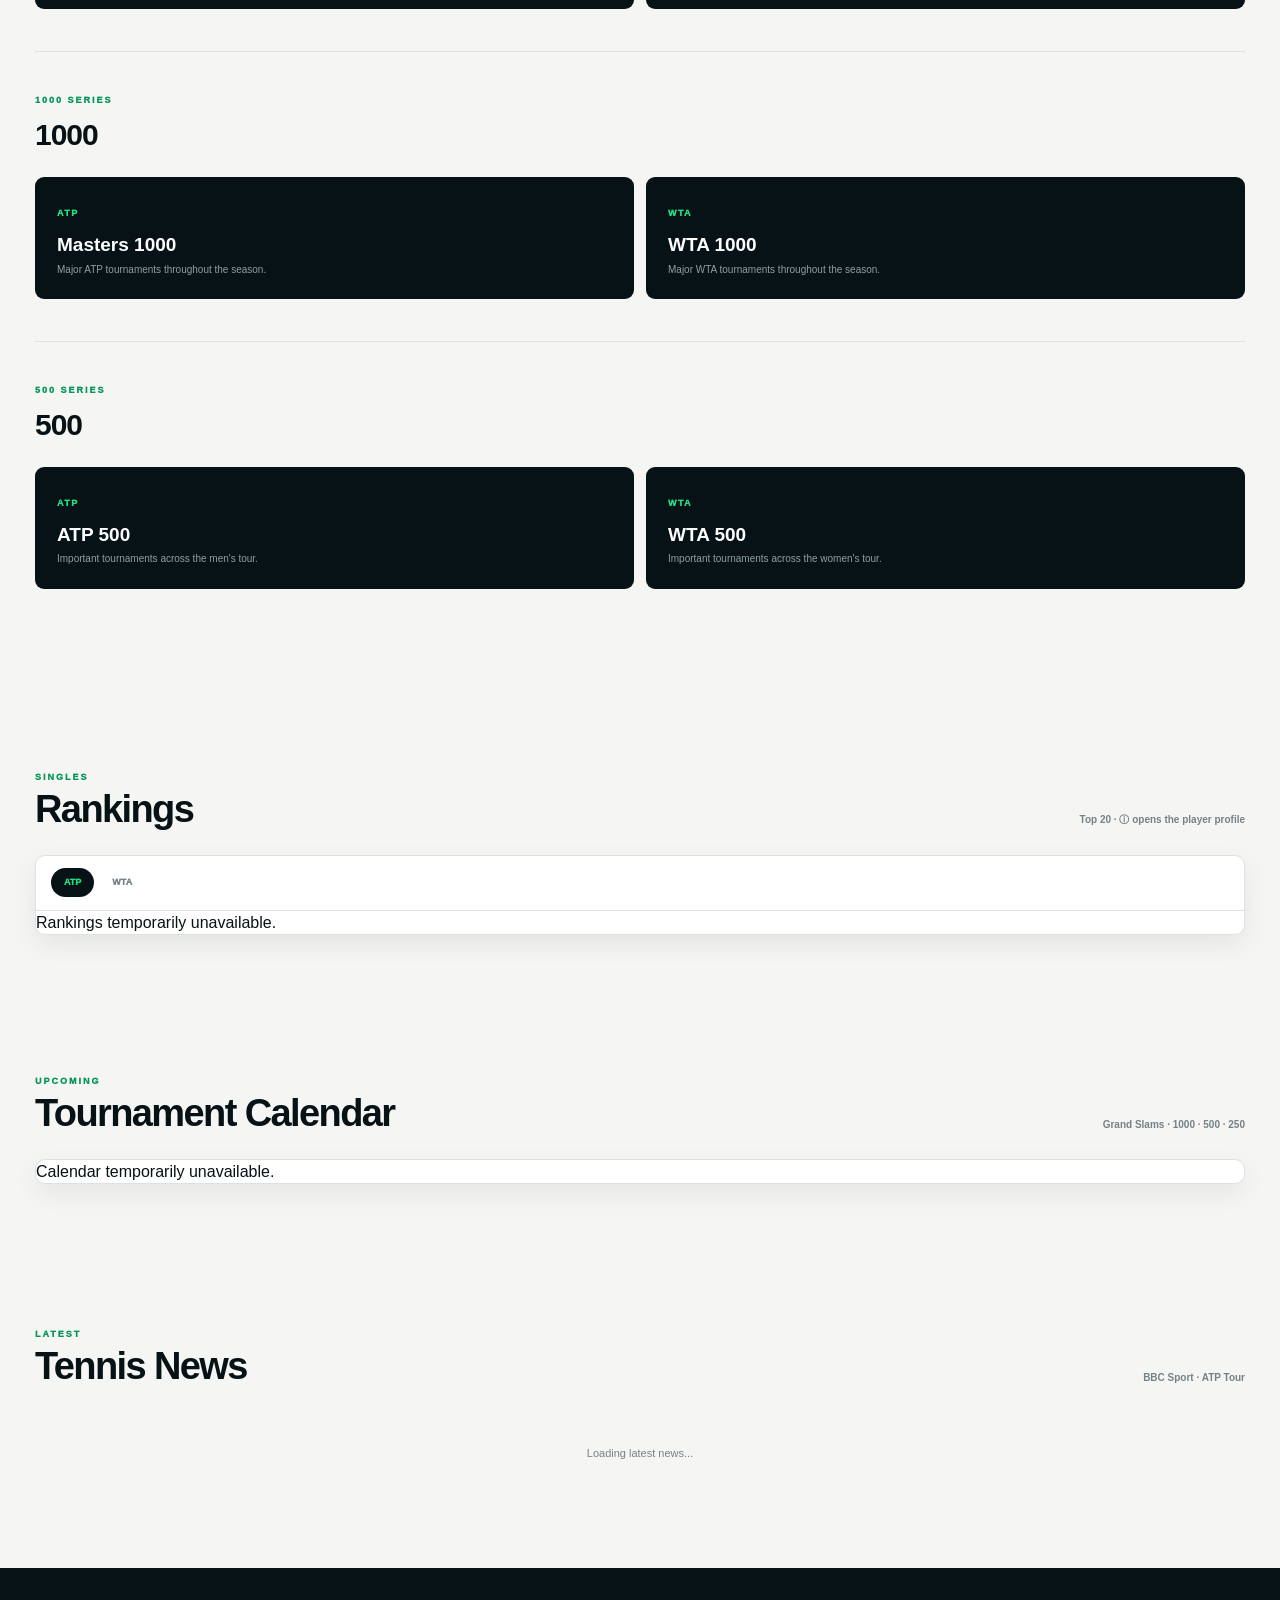
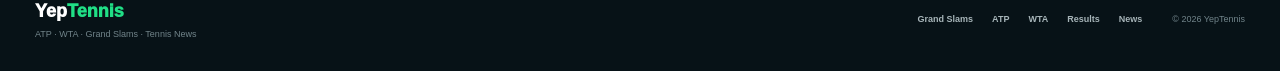
==== commit efdd1e2a: "Add files via upload" ====
--- a/public/index.html
+++ b/public/index.html
@@ -3,32 +3,335 @@
 <head>
   <meta charset="UTF-8">
   <meta name="viewport" content="width=device-width, initial-scale=1.0">
-  <title>YepTennis — Scores, Calendar & BBC News</title>
+  <title>YepTennis — ATP & WTA</title>
+  <meta name="description" content="YepTennis — Grand Slams, ATP, WTA, results and tennis news.">
   <link rel="stylesheet" href="style.css">
 </head>
+
 <body>
-  <header>
-    <h1>🎾 YepTennis & 📰 BBC News Hub</h1>
-    <p id="refresh-status">Auto-refreshes 6x daily (Every 4 hours)</p>
-  </header>
-
-  <main class="container">
-    <section class="card">
-      <h2>📅 Upcoming Tournament Calendar</h2>
-      <div id="calendar-container">Loading schedule...</div>
-    </section>
-
-    <section class="card">
-      <h2>🏆 Scores & Results (Last 4 Days)</h2>
-      <div id="results-container">Loading scores...</div>
-    </section>
-
-    <section class="card full-width">
-      <h2>🌐 BBC News — Latest Headlines</h2>
-      <div id="news-container" class="news-grid">Loading headlines...</div>
-    </section>
-  </main>
-
-  <script src="app.js"></script>
+
+<header class="site-header">
+  <div class="header-inner">
+    <a href="#home" class="brand">
+      <span class="brand-mark">Y</span>
+      <span>Yep<span>Tennis</span></span>
+    </a>
+
+    <nav class="desktop-nav">
+      <a class="active" href="#home">Home</a>
+      <a href="#slams">Grand Slams</a>
+      <a href="#atp">ATP</a>
+      <a href="#wta">WTA</a>
+      <a href="#results">Results</a>
+      <a href="#rankings">Rankings</a>
+      <a href="#calendar">Calendar</a>
+      <a href="#news">News</a>
+    </nav>
+
+    <button class="menu" type="button" aria-label="Open menu" aria-expanded="false">☰</button>
+  </div>
+
+  <nav class="mobile-nav">
+    <a href="#home">Home</a>
+    <a href="#slams">Grand Slams</a>
+    <a href="#atp">ATP</a>
+    <a href="#wta">WTA</a>
+    <a href="#results">Results</a>
+    <a href="#rankings">Rankings</a>
+    <a href="#calendar">Calendar</a>
+    <a href="#news">News</a>
+  </nav>
+</header>
+
+<main id="home">
+
+  <!-- HERO -->
+  <section class="hero">
+    <div class="hero-photo"></div>
+    <div class="hero-overlay"></div>
+
+    <div class="hero-content">
+      <div class="hero-kicker">THE WORLD OF TENNIS</div>
+      <h1>Every tournament.<br><em>Every major.</em></h1>
+      <p>ATP and WTA tennis, with the Grand Slams at the heart of the season.</p>
+
+      <div class="hero-actions">
+        <a href="#slams" class="primary-btn">Explore the Grand Slams</a>
+        <a href="#results" class="outline-btn">Today's results</a>
+      </div>
+    </div>
+
+    <div class="hero-season">
+      <span>ATP · WTA</span>
+      <strong>2026</strong>
+    </div>
+  </section>
+
+
+  <!-- GRAND SLAMS FEATURE -->
+  <section id="slams" class="section slam-feature">
+    <div class="section-intro">
+      <div>
+        <span class="eyebrow">THE FOUR MAJORS</span>
+        <h2>Grand Slams</h2>
+      </div>
+      <p>The four tournaments that define the tennis season.</p>
+    </div>
+
+    <div class="slam-feature-grid">
+
+      <a class="slam-feature-card australian" href="#results">
+        <div class="slam-number">01</div>
+        <div class="slam-info">
+          <span>JANUARY · MELBOURNE</span>
+          <h3>Australian<br>Open</h3>
+          <b>AO</b>
+        </div>
+      </a>
+
+      <a class="slam-feature-card roland" href="#results">
+        <div class="slam-number">02</div>
+        <div class="slam-info">
+          <span>MAY / JUNE · PARIS</span>
+          <h3>Roland-<br>Garros</h3>
+          <b>RG</b>
+        </div>
+      </a>
+
+      <a class="slam-feature-card wimbledon" href="#results">
+        <div class="slam-number">03</div>
+        <div class="slam-info">
+          <span>JUNE / JULY · LONDON</span>
+          <h3>Wimbledon</h3>
+          <b>W</b>
+        </div>
+      </a>
+
+      <a class="slam-feature-card usopen" href="#results">
+        <div class="slam-number">04</div>
+        <div class="slam-info">
+          <span>AUGUST / SEPTEMBER · NEW YORK</span>
+          <h3>US<br>Open</h3>
+          <b>US</b>
+        </div>
+      </a>
+
+    </div>
+  </section>
+
+
+  <!-- ATP / WTA -->
+  <section class="tour-bar">
+    <div class="tour-bar-inner">
+      <div class="tour-title">
+        <span>THE TOURS</span>
+        <h2>ATP &amp; WTA</h2>
+      </div>
+
+      <div class="tour-links">
+        <a href="#atp"><strong>ATP</strong><small>Men's Tour</small></a>
+        <a href="#wta"><strong>WTA</strong><small>Women's Tour</small></a>
+      </div>
+    </div>
+  </section>
+
+
+  <!-- RESULTS -->
+  <section id="results" class="section results-section">
+    <div class="section-intro">
+      <div>
+        <span class="eyebrow">LIVE & RECENT</span>
+        <h2>Results</h2>
+      </div>
+      <span class="api-date"></span>
+    </div>
+
+    <div class="results-card">
+
+      <div class="date-nav">
+        <button id="date-prev" type="button" aria-label="Previous day">←</button>
+        <span id="date-label">Today</span>
+        <button id="date-next" type="button" aria-label="Next day" disabled>→</button>
+      </div>
+
+      <div class="day-chips" id="day-chips"></div>
+
+      <div class="tabs" id="results-tabs">
+        <button class="selected" data-filter="all" type="button">ALL</button>
+        <button data-filter="atp" type="button">ATP</button>
+        <button data-filter="wta" type="button">WTA</button>
+        <button data-filter="live" type="button">LIVE</button>
+        <button data-filter="completed" type="button">COMPLETED</button>
+      </div>
+
+      <div class="tabs" id="level-tabs">
+        <button class="selected" data-level="all" type="button">ALL LEVELS</button>
+        <button data-level="Grand Slam" type="button">GRAND SLAM</button>
+        <button data-level="1000" type="button">1000</button>
+        <button data-level="500" type="button">500</button>
+        <button data-level="250" type="button">250</button>
+      </div>
+
+      <div id="results-list">
+        <div class="loading">Loading results...</div>
+      </div>
+    </div>
+  </section>
+
+
+  <!-- ATP -->
+  <section id="atp" class="section tour-panel">
+    <div class="section-intro">
+      <div>
+        <span class="eyebrow">MEN'S TENNIS</span>
+        <h2>ATP Tour</h2>
+      </div>
+      <a class="text-link" href="#results">Today's ATP results →</a>
+    </div>
+
+    <div class="tour-grid">
+      <a href="#slams"><span>GRAND SLAMS</span><strong>4 majors</strong><small>Australian Open · Roland-Garros · Wimbledon · US Open</small></a>
+      <a href="#finals"><span>FINALS</span><strong>ATP Finals</strong><small>The season-ending championship</small></a>
+      <a href="#1000"><span>MASTERS</span><strong>ATP Masters 1000</strong><small>The premier tournaments below the majors</small></a>
+      <a href="#500"><span>SERIES</span><strong>ATP 500</strong><small>Major tournaments across the ATP Tour</small></a>
+    </div>
+  </section>
+
+
+  <!-- WTA -->
+  <section id="wta" class="section tour-panel wta-panel">
+    <div class="section-intro">
+      <div>
+        <span class="eyebrow">WOMEN'S TENNIS</span>
+        <h2>WTA Tour</h2>
+      </div>
+      <a class="text-link" href="#results">Today's WTA results →</a>
+    </div>
+
+    <div class="tour-grid">
+      <a href="#slams"><span>GRAND SLAMS</span><strong>4 majors</strong><small>Australian Open · Roland-Garros · Wimbledon · US Open</small></a>
+      <a href="#finals"><span>FINALS</span><strong>WTA Finals</strong><small>The season-ending championship</small></a>
+      <a href="#1000"><span>SERIES</span><strong>WTA 1000</strong><small>The major 1000-level tournaments</small></a>
+      <a href="#500"><span>SERIES</span><strong>WTA 500</strong><small>Major tournaments across the WTA Tour</small></a>
+    </div>
+  </section>
+
+
+  <!-- OTHER CATEGORIES -->
+  <section class="section series-section">
+    <div id="finals" class="series-block">
+      <div>
+        <span class="eyebrow">SEASON FINALE</span>
+        <h2>Finals</h2>
+      </div>
+      <div class="series-cards">
+        <article><span>ATP</span><h3>ATP Finals</h3><p>Season-ending men's championship.</p></article>
+        <article><span>WTA</span><h3>WTA Finals</h3><p>Season-ending women's championship.</p></article>
+      </div>
+    </div>
+
+    <div id="1000" class="series-block">
+      <div>
+        <span class="eyebrow">1000 SERIES</span>
+        <h2>1000</h2>
+      </div>
+      <div class="series-cards">
+        <article><span>ATP</span><h3>Masters 1000</h3><p>Major ATP tournaments throughout the season.</p></article>
+        <article><span>WTA</span><h3>WTA 1000</h3><p>Major WTA tournaments throughout the season.</p></article>
+      </div>
+    </div>
+
+    <div id="500" class="series-block">
+      <div>
+        <span class="eyebrow">500 SERIES</span>
+        <h2>500</h2>
+      </div>
+      <div class="series-cards">
+        <article><span>ATP</span><h3>ATP 500</h3><p>Important tournaments across the men's tour.</p></article>
+        <article><span>WTA</span><h3>WTA 500</h3><p>Important tournaments across the women's tour.</p></article>
+      </div>
+    </div>
+  </section>
+
+
+  <!-- RANKINGS -->
+  <section id="rankings" class="section results-section">
+    <div class="section-intro">
+      <div>
+        <span class="eyebrow">SINGLES</span>
+        <h2>Rankings</h2>
+      </div>
+      <span class="news-source">Top 20 · ⓘ opens the player profile</span>
+    </div>
+
+    <div class="results-card rankings-card">
+      <div class="tabs">
+        <button class="selected" data-tour="atp" type="button">ATP</button>
+        <button data-tour="wta" type="button">WTA</button>
+      </div>
+
+      <div id="rankings-list">
+        <div class="loading">Loading rankings...</div>
+      </div>
+    </div>
+  </section>
+
+
+  <!-- CALENDAR -->
+  <section id="calendar" class="section results-section">
+    <div class="section-intro">
+      <div>
+        <span class="eyebrow">UPCOMING</span>
+        <h2>Tournament Calendar</h2>
+      </div>
+      <span class="news-source">Grand Slams · 1000 · 500 · 250</span>
+    </div>
+
+    <div class="results-card">
+      <div id="calendar-list">
+        <div class="loading">Loading calendar...</div>
+      </div>
+    </div>
+  </section>
+
+
+  <!-- NEWS -->
+  <section id="news" class="section news-section">
+    <div class="section-intro">
+      <div>
+        <span class="eyebrow">LATEST</span>
+        <h2>Tennis News</h2>
+      </div>
+      <span class="news-source">BBC Sport · ATP Tour</span>
+    </div>
+
+    <div class="news-list" id="news-list">
+      <div class="loading">Loading latest news...</div>
+    </div>
+  </section>
+
+</main>
+
+
+<footer class="site-footer">
+  <div class="footer-inner">
+    <div>
+      <a class="footer-brand" href="#home">Yep<span>Tennis</span></a>
+      <p>ATP · WTA · Grand Slams · Tennis News</p>
+    </div>
+
+    <div class="footer-nav">
+      <a href="#slams">Grand Slams</a>
+      <a href="#atp">ATP</a>
+      <a href="#wta">WTA</a>
+      <a href="#results">Results</a>
+      <a href="#news">News</a>
+    </div>
+
+    <small>© 2026 YepTennis</small>
+  </div>
+</footer>
+
+<script src="app.js"></script>
 </body>
 </html>
--- a/public/style.css
+++ b/public/style.css
@@ -1046,3 +1046,52 @@
   min-width: 160px;
   text-align: center;
 }
+
+/* =========================================================
+   DAY CHIPS, RANKING BIOS
+   ========================================================= */
+
+.day-chips {
+  display: flex;
+  flex-wrap: wrap;
+  gap: 8px;
+  padding: 12px 15px;
+  border-bottom: 1px solid var(--line);
+}
+
+.day-chips button {
+  padding: 7px 14px;
+  border-radius: 20px;
+  border: 1px solid var(--line);
+  background: white;
+  color: var(--ink);
+  font-size: 11px;
+  font-weight: 900;
+  cursor: pointer;
+}
+
+.day-chips button.selected {
+  background: var(--ink);
+  color: var(--green);
+  border-color: var(--ink);
+}
+
+.ranking-name b {
+  display: block;
+}
+
+.ranking-bio {
+  display: block;
+  margin-top: 3px;
+  color: var(--muted);
+  font-size: 11px;
+  font-weight: 500;
+  line-height: 1.4;
+}
+
+.news-item p {
+  margin: 4px 0 6px;
+  color: var(--muted);
+  font-size: 12px;
+  line-height: 1.45;
+}
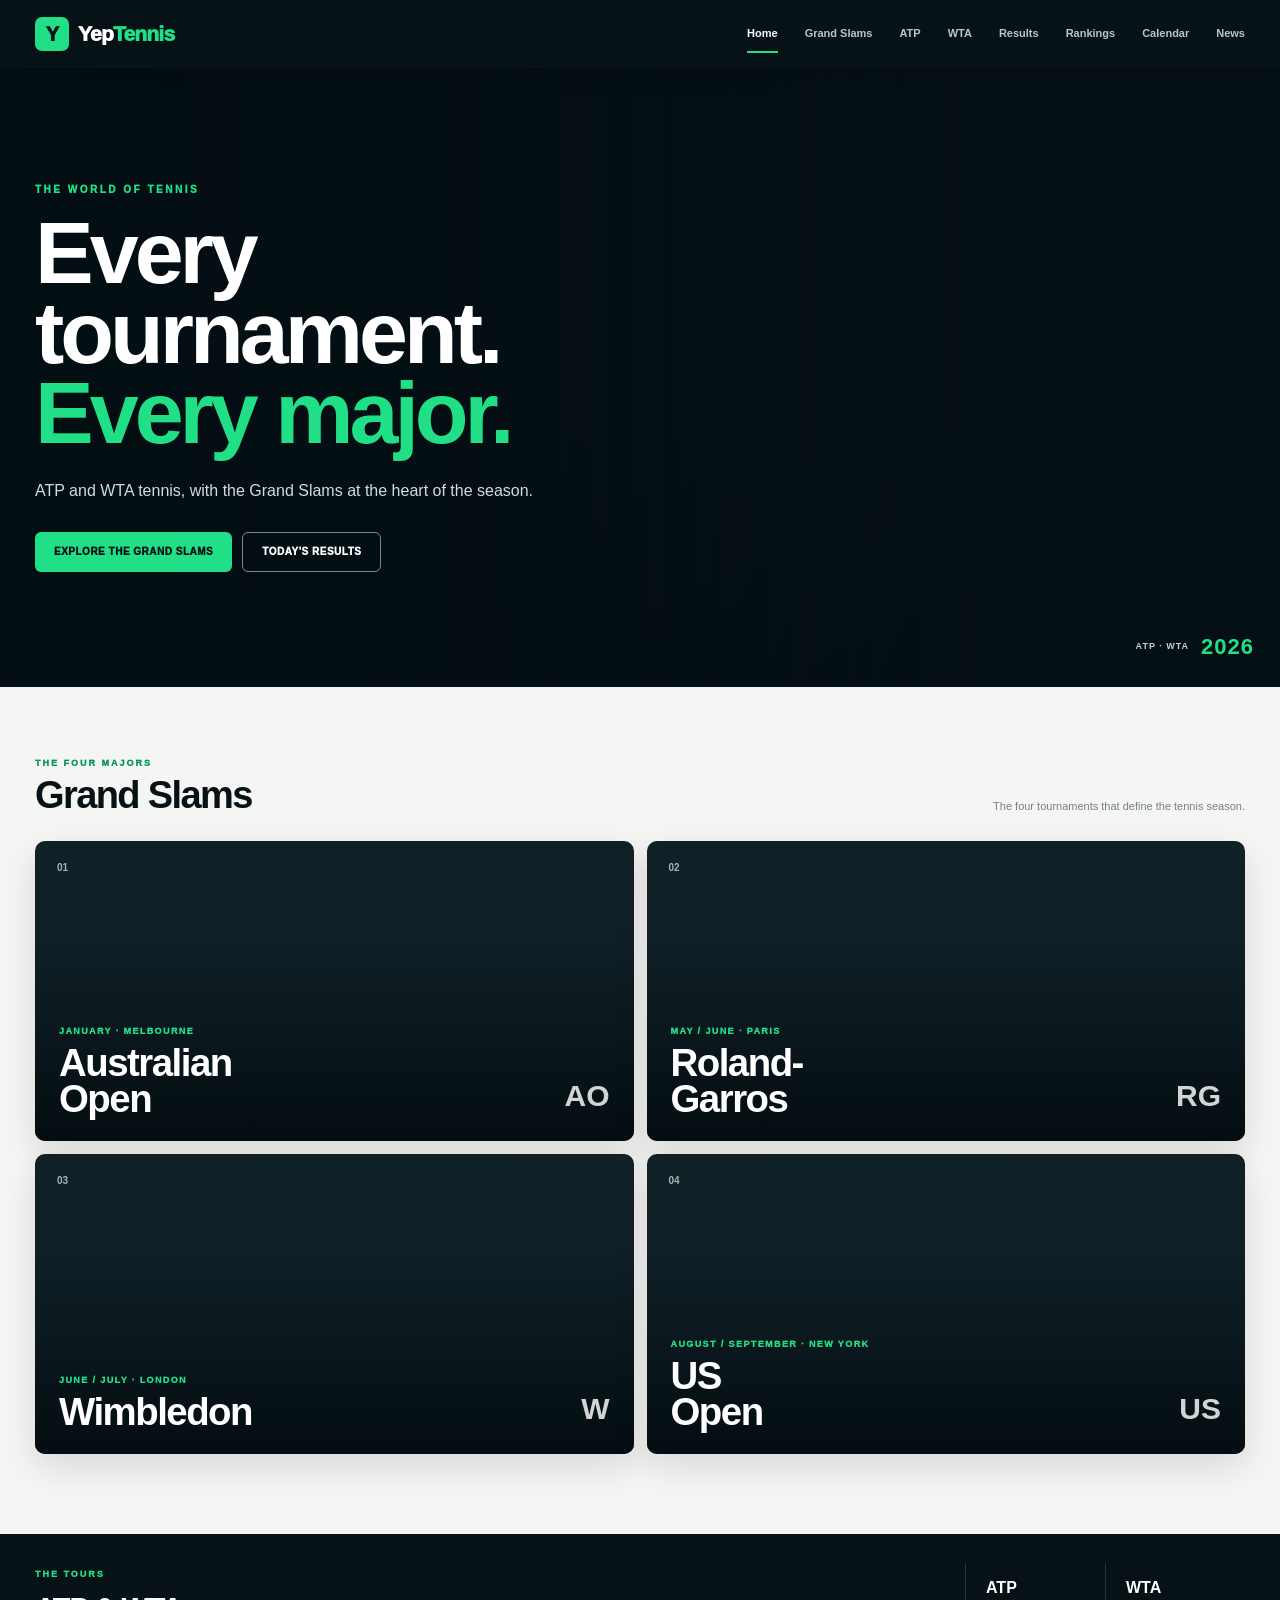
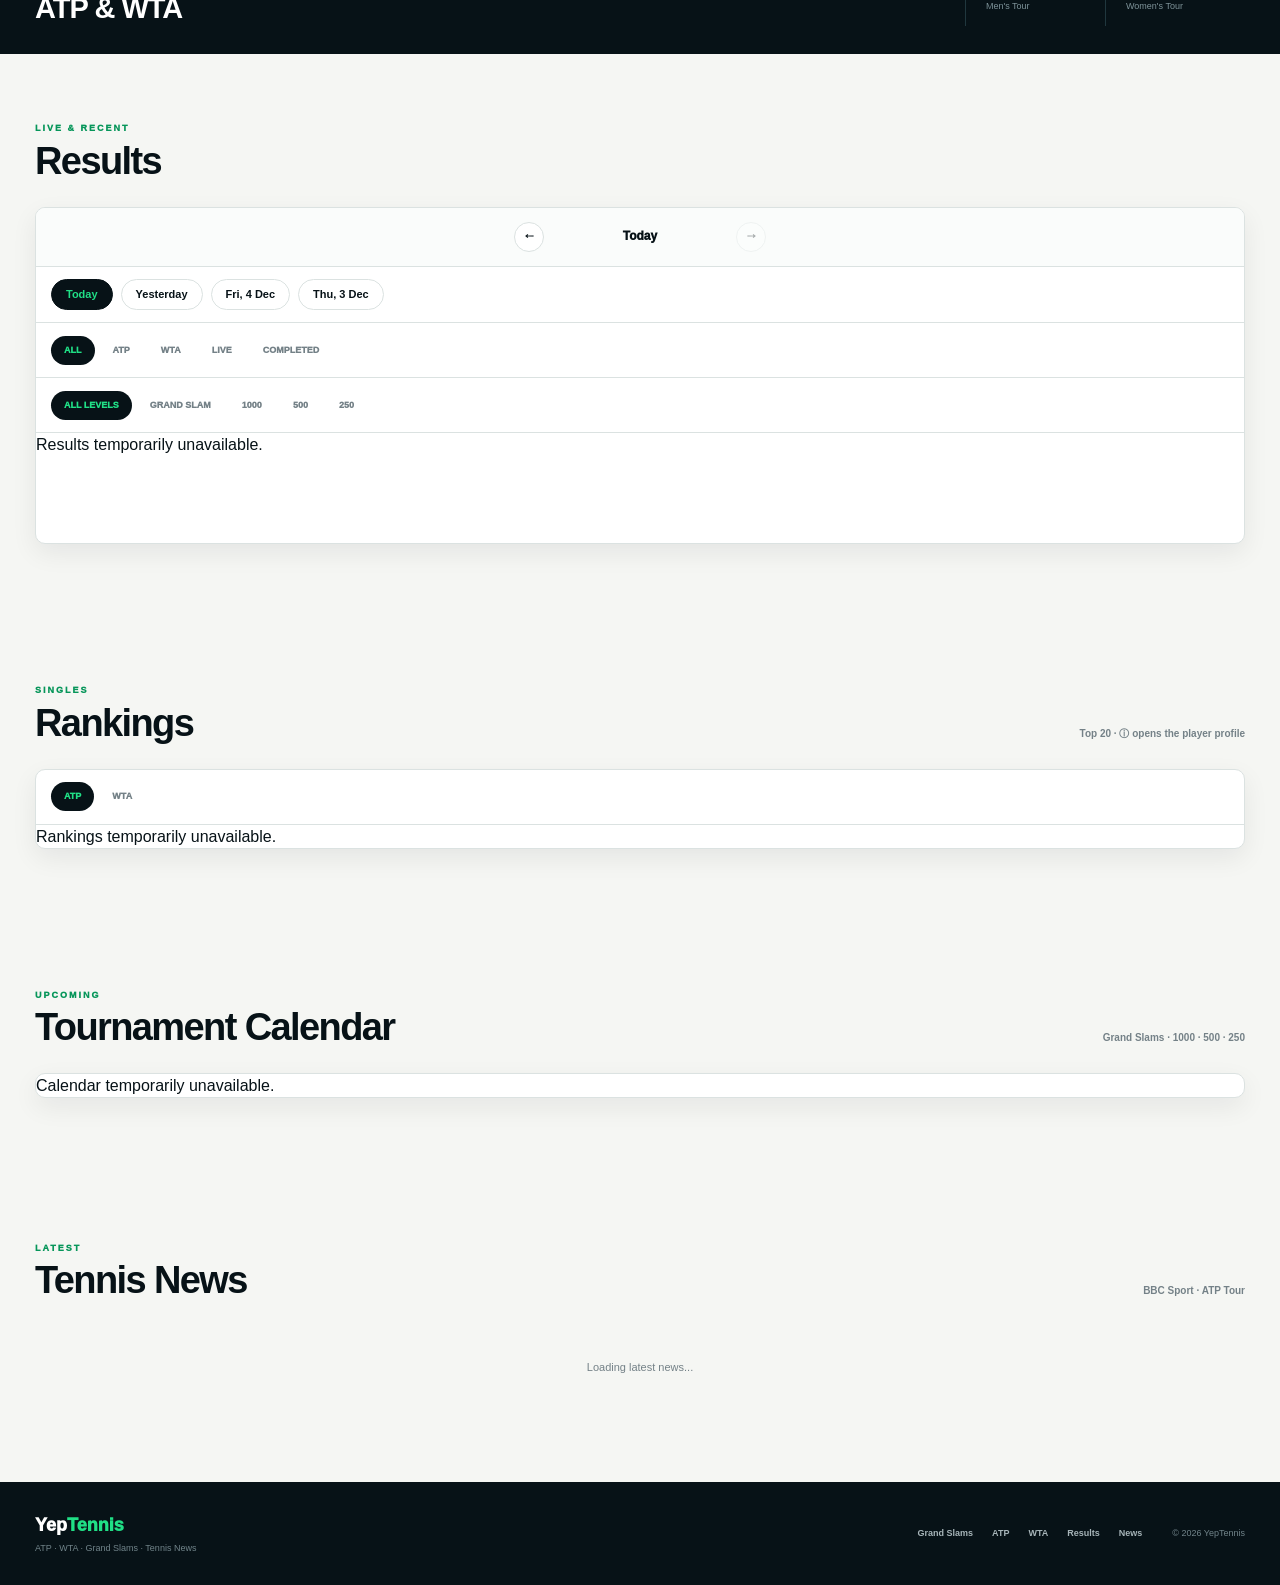
==== commit 2411f236: "Add files via upload" ====
--- a/public/index.html
+++ b/public/index.html
@@ -20,8 +20,8 @@
     <nav class="desktop-nav">
       <a class="active" href="#home">Home</a>
       <a href="#slams">Grand Slams</a>
-      <a href="#atp">ATP</a>
-      <a href="#wta">WTA</a>
+      <a href="#results" data-tour-link="atp">ATP</a>
+      <a href="#results" data-tour-link="wta">WTA</a>
       <a href="#results">Results</a>
       <a href="#rankings">Rankings</a>
       <a href="#calendar">Calendar</a>
@@ -34,8 +34,8 @@
   <nav class="mobile-nav">
     <a href="#home">Home</a>
     <a href="#slams">Grand Slams</a>
-    <a href="#atp">ATP</a>
-    <a href="#wta">WTA</a>
+    <a href="#results" data-tour-link="atp">ATP</a>
+    <a href="#results" data-tour-link="wta">WTA</a>
     <a href="#results">Results</a>
     <a href="#rankings">Rankings</a>
     <a href="#calendar">Calendar</a>
@@ -129,8 +129,8 @@
       </div>
 
       <div class="tour-links">
-        <a href="#atp"><strong>ATP</strong><small>Men's Tour</small></a>
-        <a href="#wta"><strong>WTA</strong><small>Women's Tour</small></a>
+        <a href="#results" data-tour-link="atp"><strong>ATP</strong><small>Men's Tour</small></a>
+        <a href="#results" data-tour-link="wta"><strong>WTA</strong><small>Women's Tour</small></a>
       </div>
     </div>
   </section>
@@ -179,81 +179,6 @@
   </section>
 
 
-  <!-- ATP -->
-  <section id="atp" class="section tour-panel">
-    <div class="section-intro">
-      <div>
-        <span class="eyebrow">MEN'S TENNIS</span>
-        <h2>ATP Tour</h2>
-      </div>
-      <a class="text-link" href="#results">Today's ATP results →</a>
-    </div>
-
-    <div class="tour-grid">
-      <a href="#slams"><span>GRAND SLAMS</span><strong>4 majors</strong><small>Australian Open · Roland-Garros · Wimbledon · US Open</small></a>
-      <a href="#finals"><span>FINALS</span><strong>ATP Finals</strong><small>The season-ending championship</small></a>
-      <a href="#1000"><span>MASTERS</span><strong>ATP Masters 1000</strong><small>The premier tournaments below the majors</small></a>
-      <a href="#500"><span>SERIES</span><strong>ATP 500</strong><small>Major tournaments across the ATP Tour</small></a>
-    </div>
-  </section>
-
-
-  <!-- WTA -->
-  <section id="wta" class="section tour-panel wta-panel">
-    <div class="section-intro">
-      <div>
-        <span class="eyebrow">WOMEN'S TENNIS</span>
-        <h2>WTA Tour</h2>
-      </div>
-      <a class="text-link" href="#results">Today's WTA results →</a>
-    </div>
-
-    <div class="tour-grid">
-      <a href="#slams"><span>GRAND SLAMS</span><strong>4 majors</strong><small>Australian Open · Roland-Garros · Wimbledon · US Open</small></a>
-      <a href="#finals"><span>FINALS</span><strong>WTA Finals</strong><small>The season-ending championship</small></a>
-      <a href="#1000"><span>SERIES</span><strong>WTA 1000</strong><small>The major 1000-level tournaments</small></a>
-      <a href="#500"><span>SERIES</span><strong>WTA 500</strong><small>Major tournaments across the WTA Tour</small></a>
-    </div>
-  </section>
-
-
-  <!-- OTHER CATEGORIES -->
-  <section class="section series-section">
-    <div id="finals" class="series-block">
-      <div>
-        <span class="eyebrow">SEASON FINALE</span>
-        <h2>Finals</h2>
-      </div>
-      <div class="series-cards">
-        <article><span>ATP</span><h3>ATP Finals</h3><p>Season-ending men's championship.</p></article>
-        <article><span>WTA</span><h3>WTA Finals</h3><p>Season-ending women's championship.</p></article>
-      </div>
-    </div>
-
-    <div id="1000" class="series-block">
-      <div>
-        <span class="eyebrow">1000 SERIES</span>
-        <h2>1000</h2>
-      </div>
-      <div class="series-cards">
-        <article><span>ATP</span><h3>Masters 1000</h3><p>Major ATP tournaments throughout the season.</p></article>
-        <article><span>WTA</span><h3>WTA 1000</h3><p>Major WTA tournaments throughout the season.</p></article>
-      </div>
-    </div>
-
-    <div id="500" class="series-block">
-      <div>
-        <span class="eyebrow">500 SERIES</span>
-        <h2>500</h2>
-      </div>
-      <div class="series-cards">
-        <article><span>ATP</span><h3>ATP 500</h3><p>Important tournaments across the men's tour.</p></article>
-        <article><span>WTA</span><h3>WTA 500</h3><p>Important tournaments across the women's tour.</p></article>
-      </div>
-    </div>
-  </section>
-
-
   <!-- RANKINGS -->
   <section id="rankings" class="section results-section">
     <div class="section-intro">
@@ -322,8 +247,8 @@
 
     <div class="footer-nav">
       <a href="#slams">Grand Slams</a>
-      <a href="#atp">ATP</a>
-      <a href="#wta">WTA</a>
+      <a href="#results" data-tour-link="atp">ATP</a>
+      <a href="#results" data-tour-link="wta">WTA</a>
       <a href="#results">Results</a>
       <a href="#news">News</a>
     </div>
--- a/public/style.css
+++ b/public/style.css
@@ -701,14 +701,16 @@
 }
 
 .news-img{
-  width:90px;
-  height:90px;
-  min-width:90px;
-  flex:0 0 90px;
+  width:160px;
+  min-width:160px;
+  flex:0 0 160px;
+  aspect-ratio:16 / 9;
+  height:auto;
+  object-fit:cover;
+  object-position:center;
   border-radius:6px;
-  background-position:center;
-  background-size:cover;
-  background-repeat:no-repeat;
+  background:#e7ebe8;
+  display:block;
 }
 
 .news-list article > div:last-child{
@@ -1095,3 +1097,16 @@
   font-size: 12px;
   line-height: 1.45;
 }
+
+/* winner / loser lines on finished matches */
+.match-players b.winner { color: var(--ink); }
+.match-players b.loser  { color: var(--muted); font-weight: 600; }
+
+/* smaller rectangular news images on phones */
+@media (max-width: 480px) {
+  .news-img {
+    width: 120px;
+    min-width: 120px;
+    flex: 0 0 120px;
+  }
+}
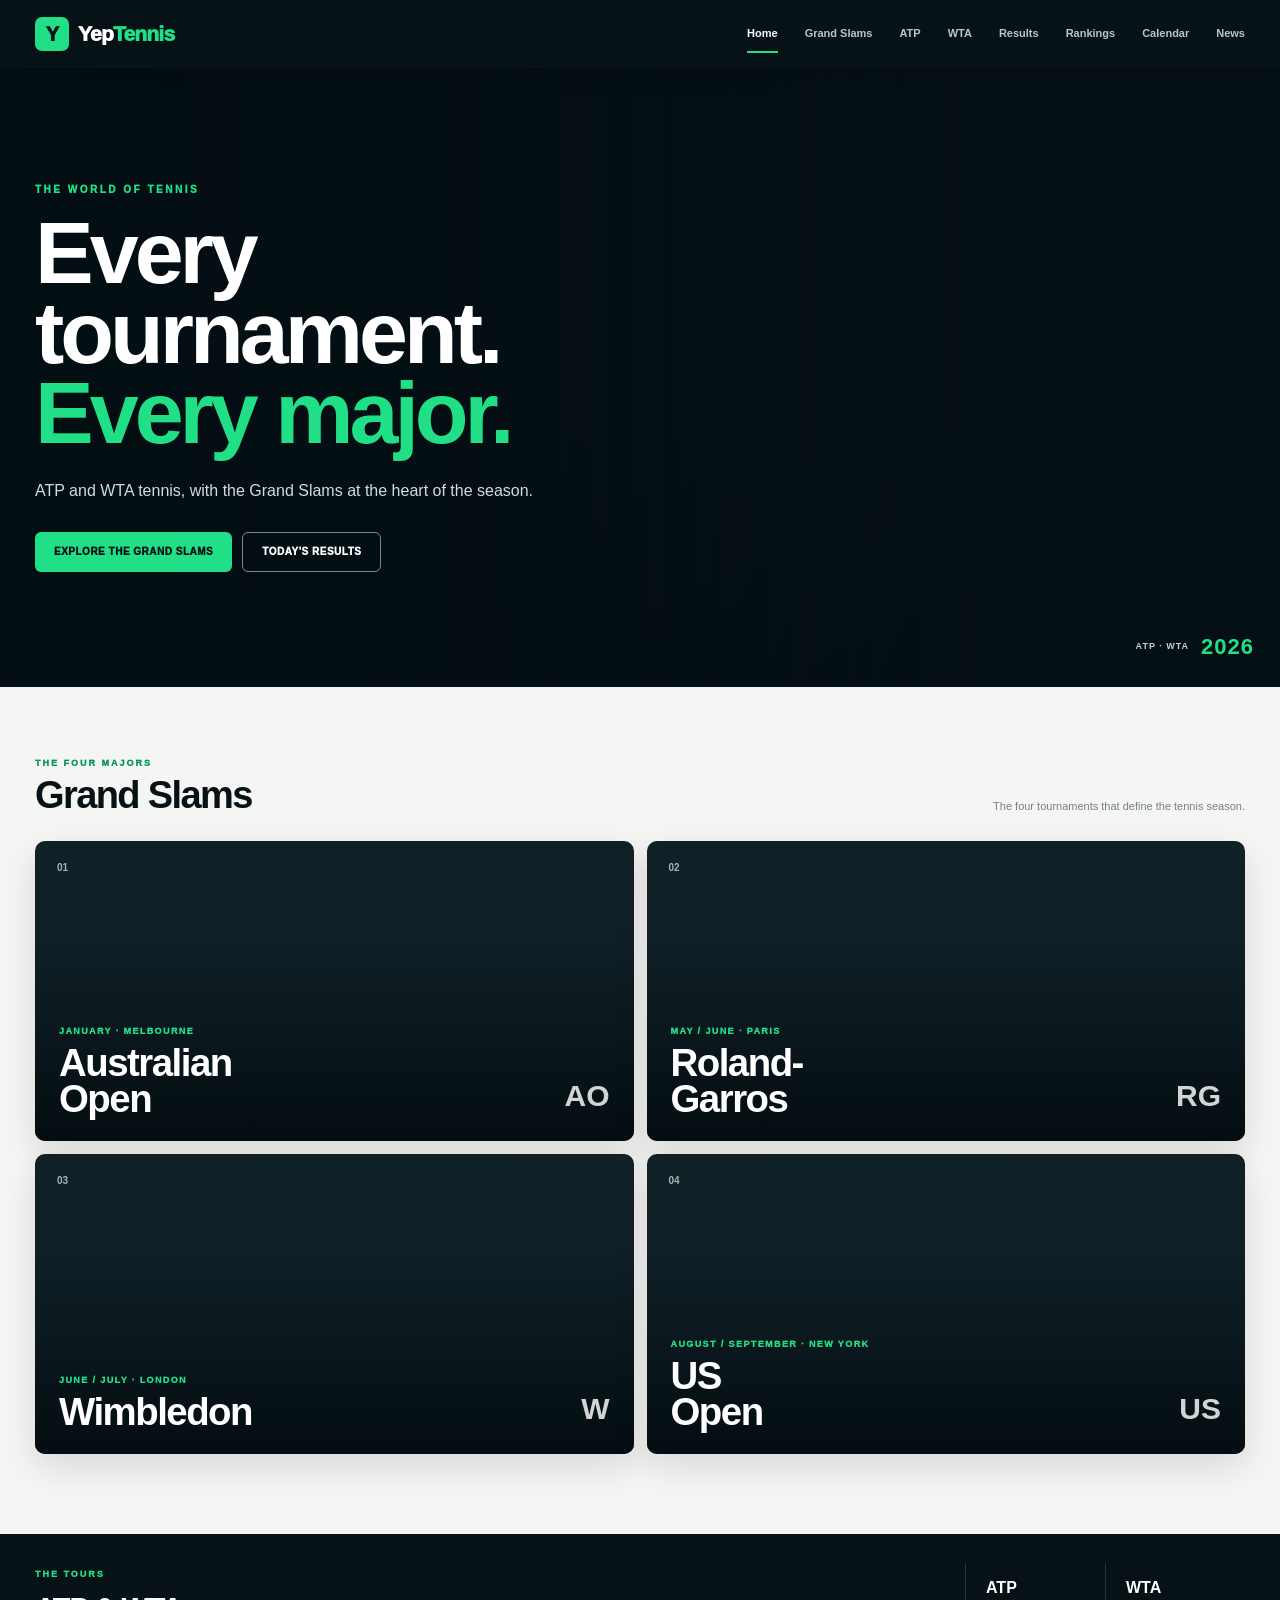
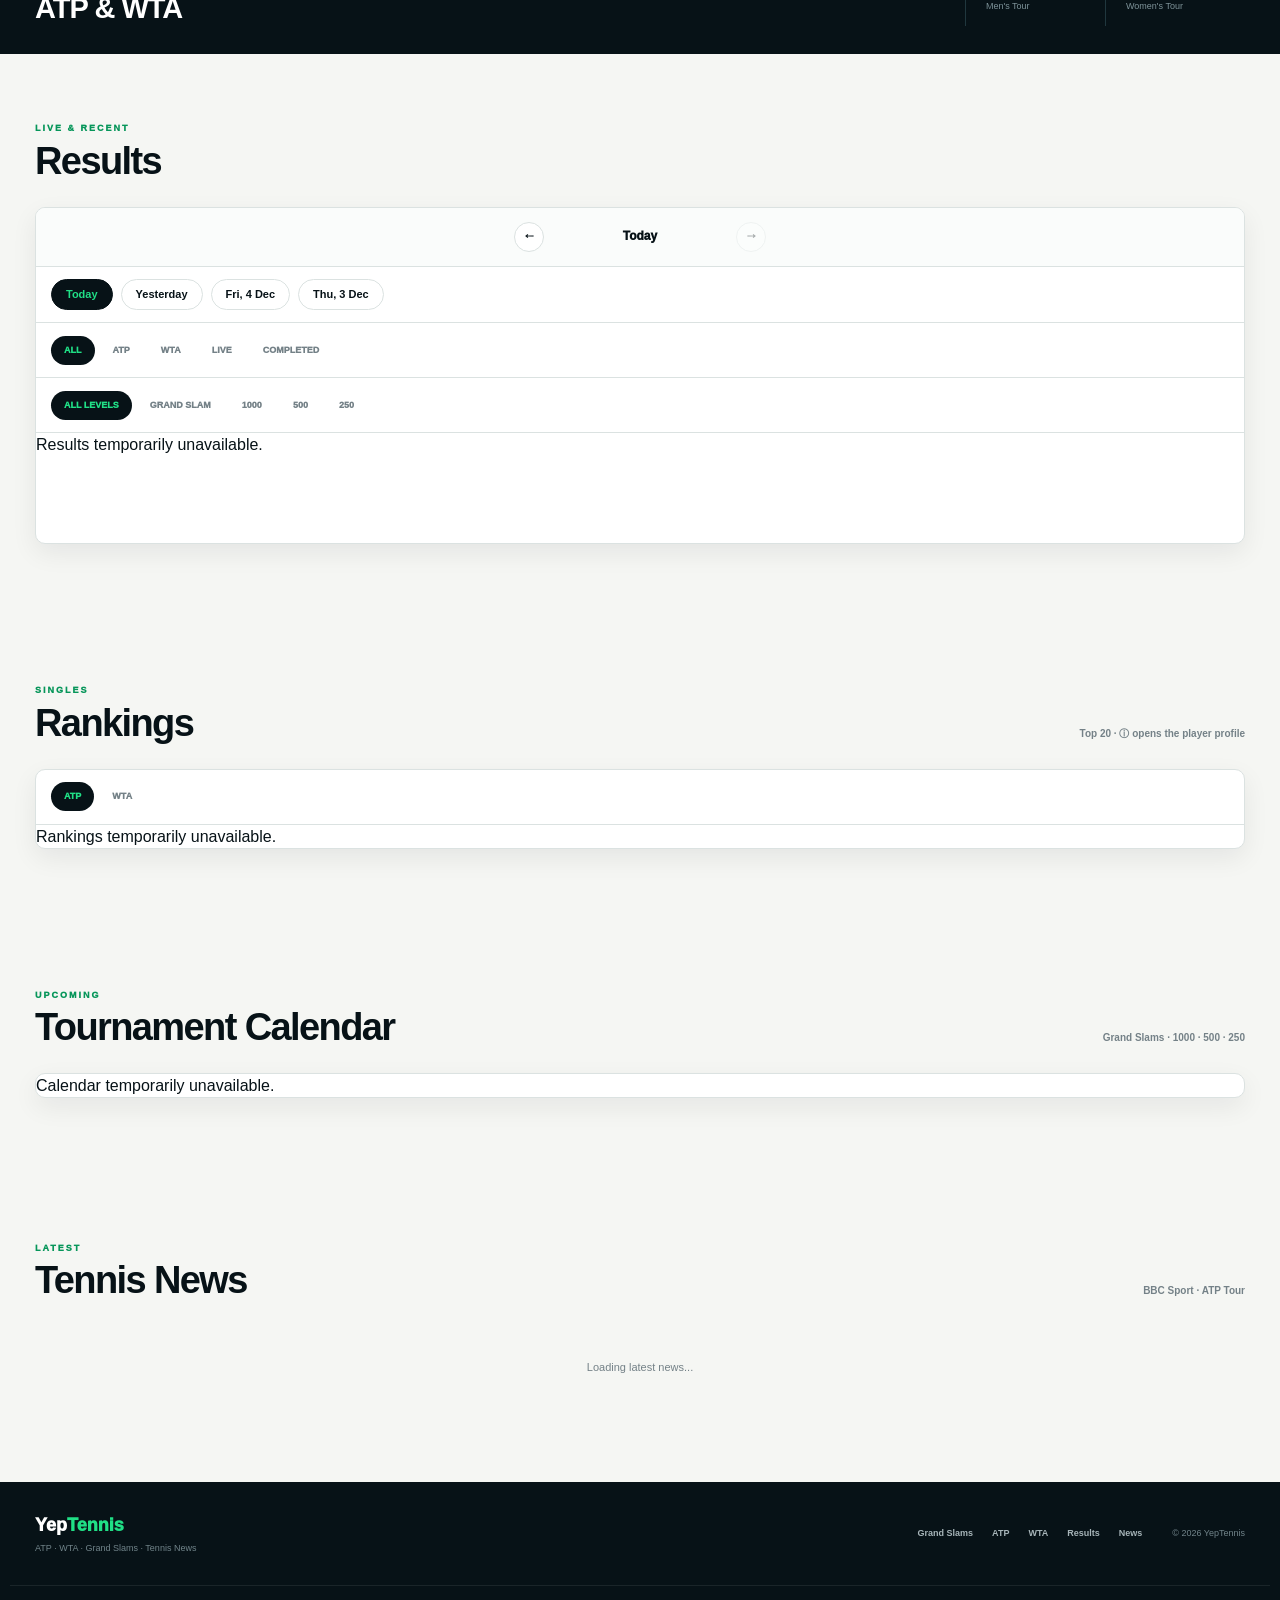
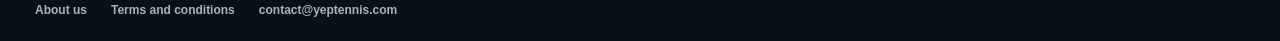
==== commit a5830331: "Add files via upload" ====
--- a/public/index.html
+++ b/public/index.html
@@ -255,6 +255,12 @@
 
     <small>© 2026 YepTennis</small>
   </div>
+
+  <div class="footer-legal">
+    <a href="/about.html">About us</a>
+    <a href="/terms.html">Terms and conditions</a>
+    <a href="mailto:contact@yeptennis.com">contact@yeptennis.com</a>
+  </div>
 </footer>
 
 <script src="app.js"></script>
--- a/public/style.css
+++ b/public/style.css
@@ -114,6 +114,10 @@
 
 .menu {
   display: none;
+  min-width: 44px;
+  min-height: 44px;
+  -webkit-tap-highlight-color: transparent;
+  touch-action: manipulation;
   border: 0;
   background: transparent;
   color: white;
@@ -1110,3 +1114,78 @@
     flex: 0 0 120px;
   }
 }
+
+
+/* FOOTER: legal links + contact */
+.footer-legal {
+  max-width: 1260px;
+  margin: auto;
+  padding: 16px 25px calc(22px + env(safe-area-inset-bottom, 0px));
+  border-top: 1px solid rgba(255,255,255,.08);
+  display: flex;
+  flex-wrap: wrap;
+  gap: 10px 24px;
+}
+
+.footer-legal a {
+  color: #a7b5b9;
+  font-size: 12px;
+  font-weight: 600;
+}
+
+.footer-legal a:hover,
+.footer-legal a:focus-visible {
+  color: var(--green);
+}
+
+/* ABOUT / TERMS PAGES */
+.page-header {
+  background: var(--ink);
+  color: white;
+}
+
+.page-header .header-inner a.back-link {
+  color: #a7b5b9;
+  font-size: 13px;
+  font-weight: 700;
+}
+
+.legal-page {
+  max-width: 760px;
+  margin: 0 auto;
+  padding: 48px 22px 64px;
+  color: var(--ink);
+}
+
+.legal-page h1 {
+  font-size: clamp(30px, 6vw, 44px);
+  line-height: 1.1;
+  margin: 0 0 8px;
+}
+
+.legal-page .updated {
+  color: var(--muted);
+  font-size: 13px;
+  margin: 0 0 32px;
+}
+
+.legal-page h2 {
+  font-size: 19px;
+  margin: 34px 0 10px;
+}
+
+.legal-page p,
+.legal-page li {
+  font-size: 15px;
+  line-height: 1.65;
+  color: #2c3a40;
+}
+
+.legal-page ul {
+  padding-left: 20px;
+}
+
+.legal-page a {
+  color: var(--green-dark);
+  text-decoration: underline;
+}
